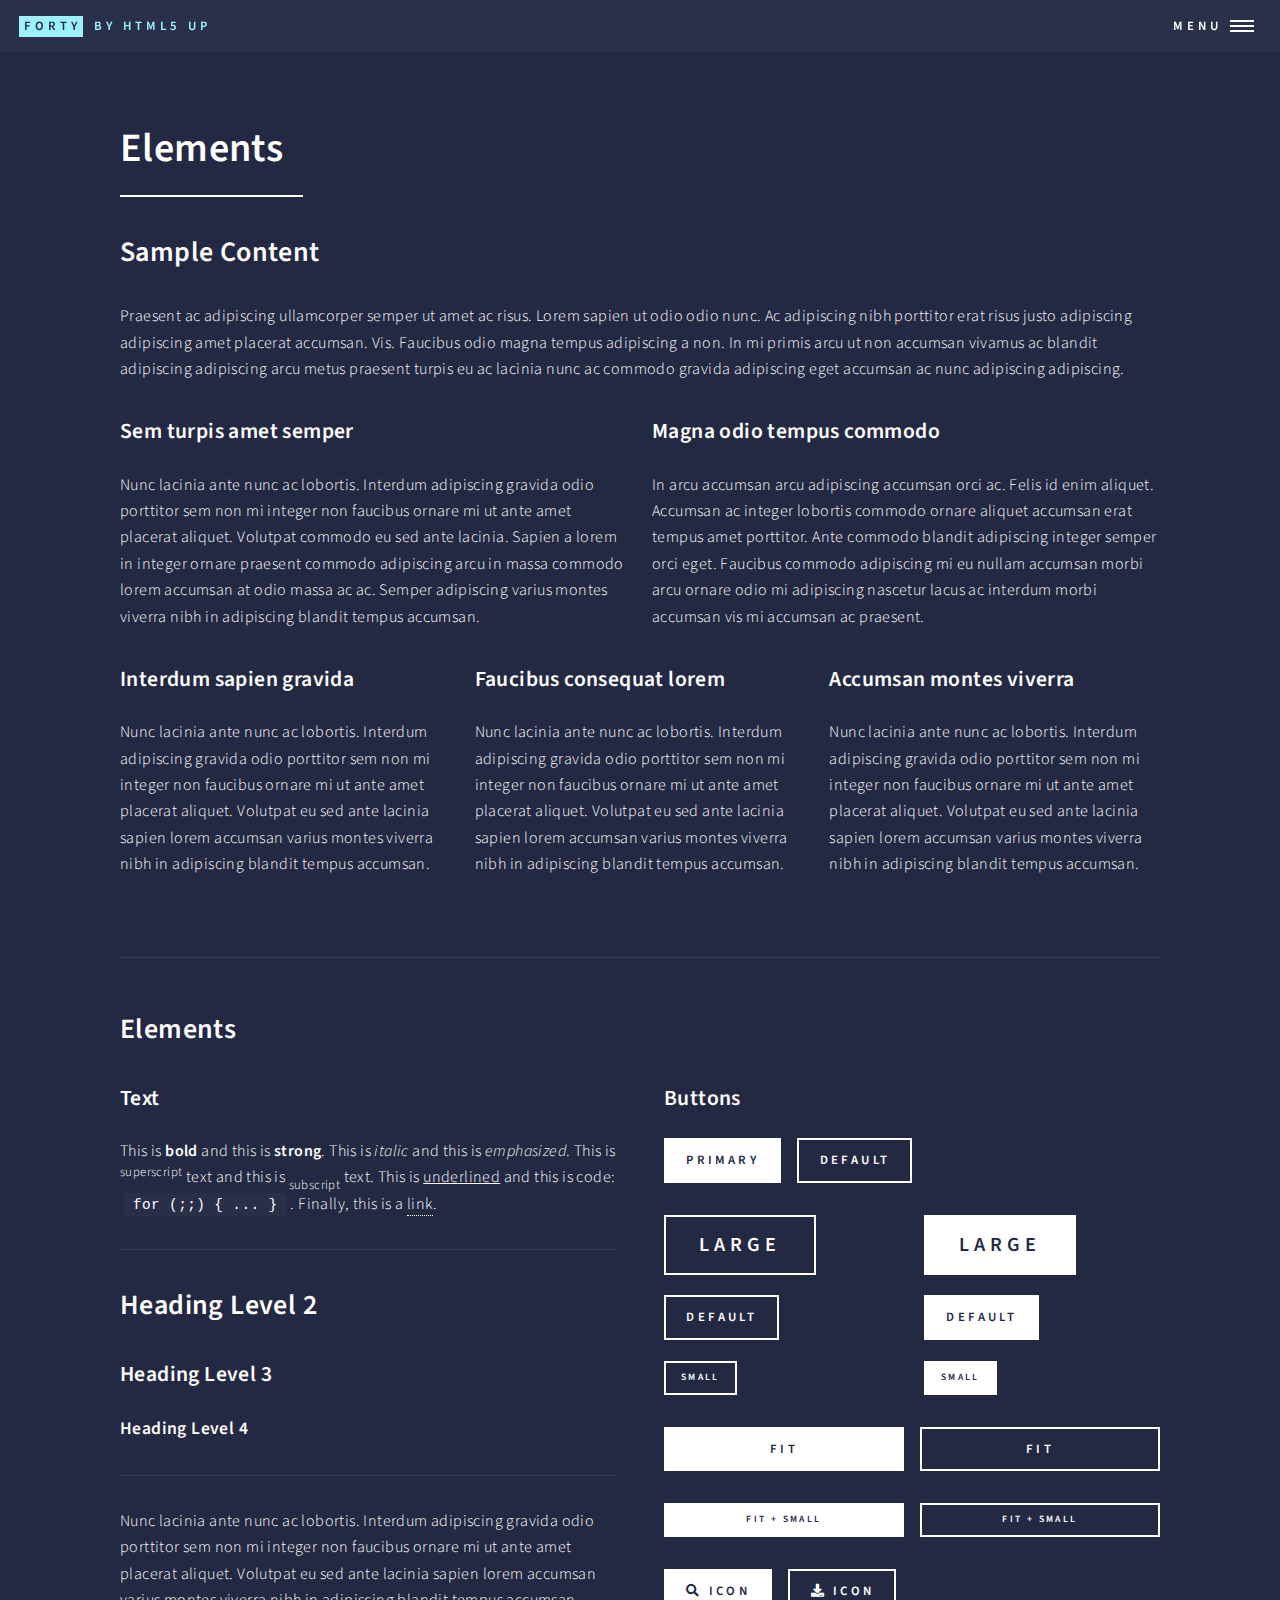
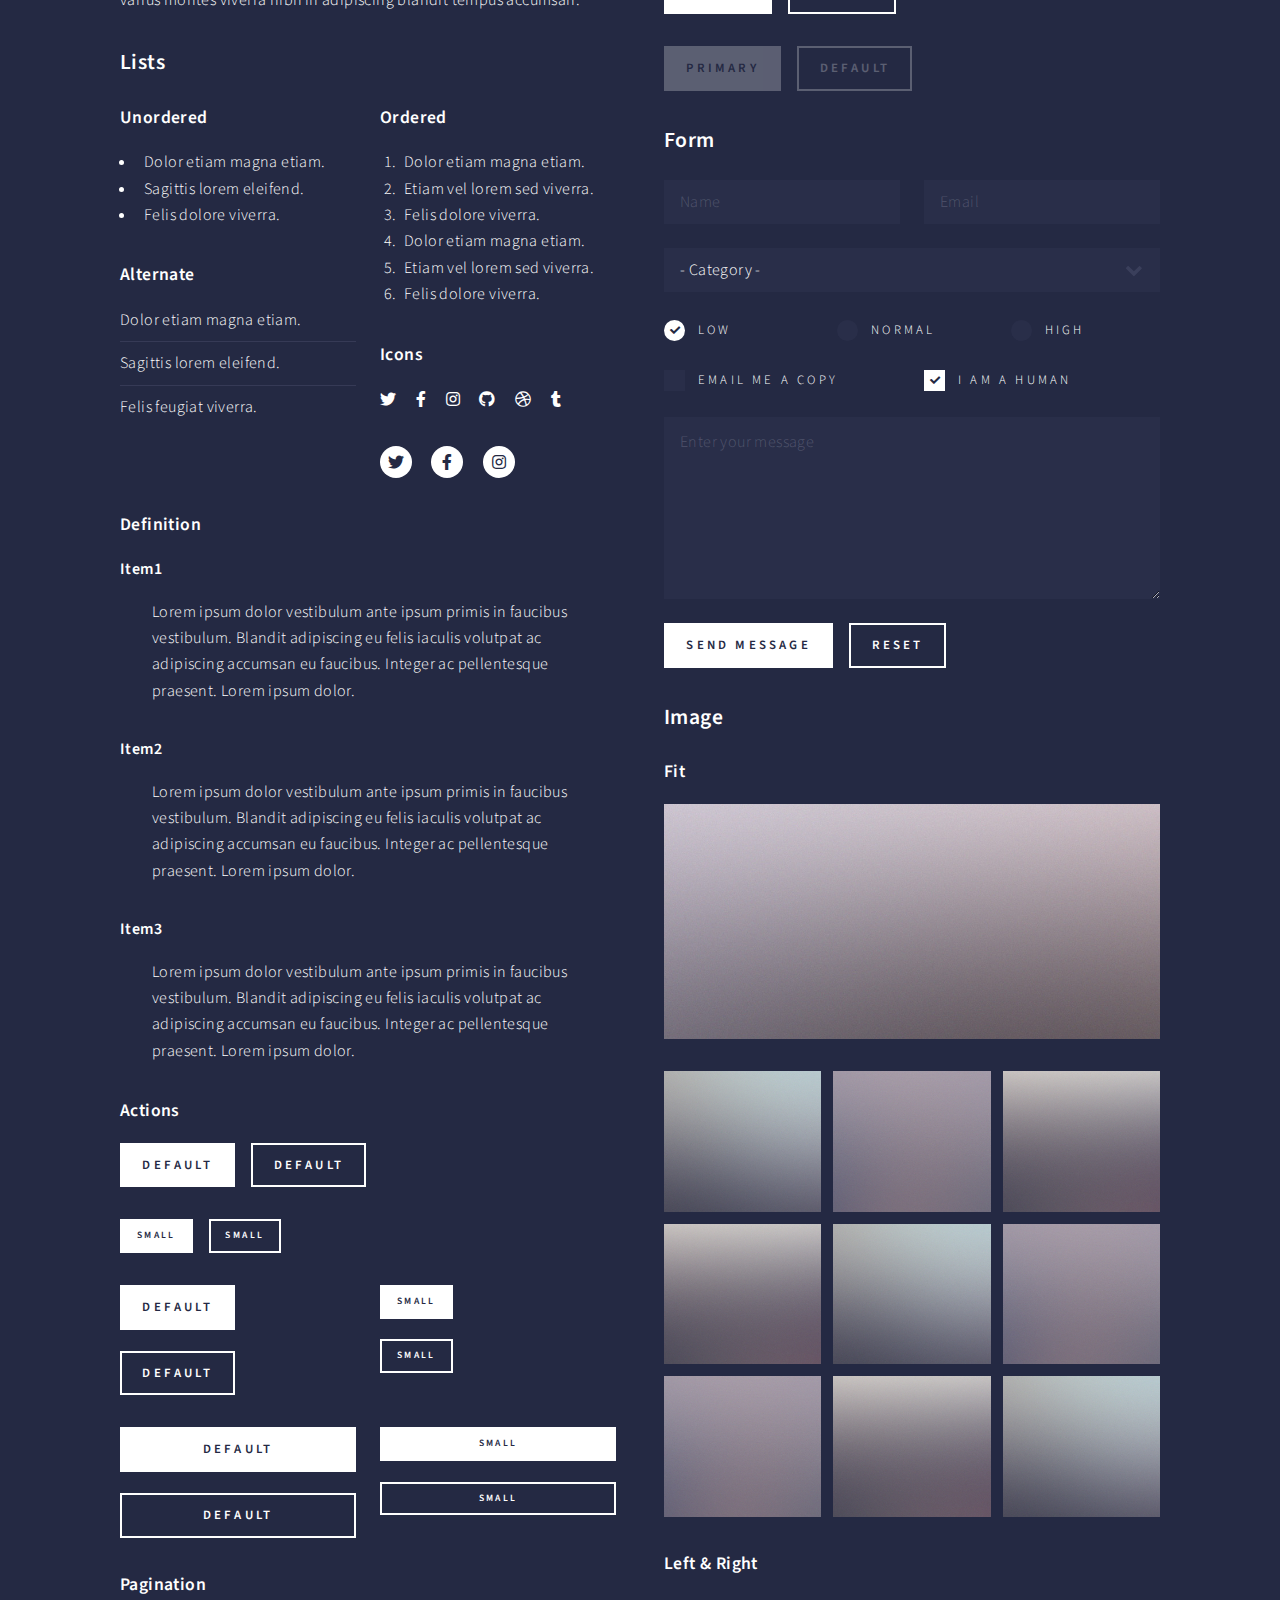
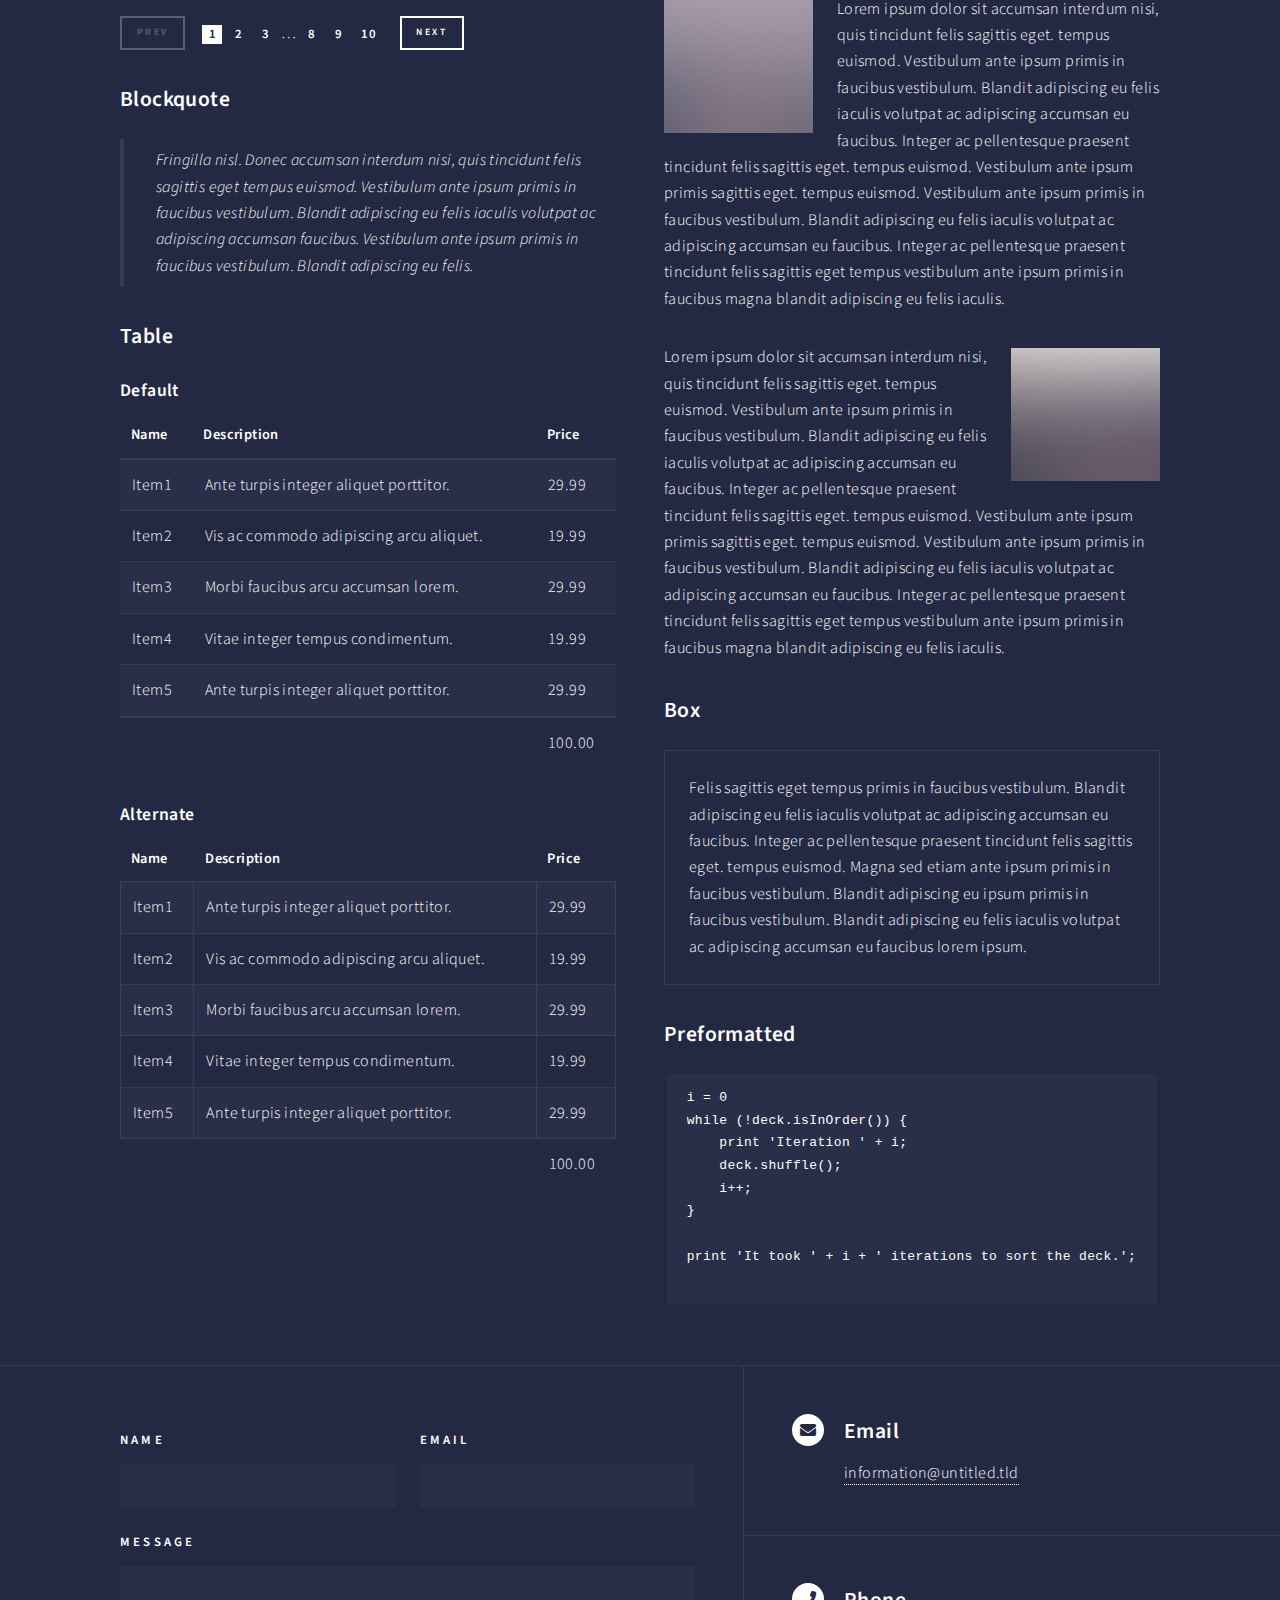
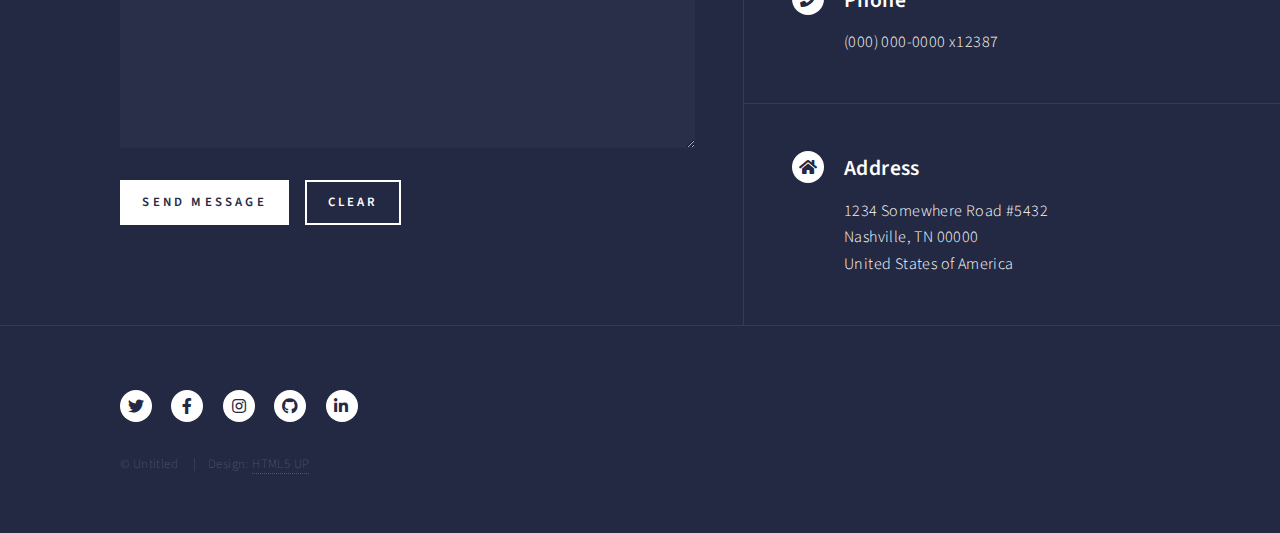
==== elements.html @ a240c1f4 "commit" ====
<!DOCTYPE HTML>
<!--
	Forty by HTML5 UP
	html5up.net | @ajlkn
	Free for personal and commercial use under the CCA 3.0 license (html5up.net/license)
-->
<html>

<head>
    <title>Elements - Forty by HTML5 UP</title>
    <meta charset="utf-8" />
    <meta name="viewport" content="width=device-width, initial-scale=1, user-scalable=no" />
    <link rel="stylesheet" href="assets/css/main.css" />
    <noscript>
        <link rel="stylesheet" href="assets/css/noscript.css" />
    </noscript>
</head>

<body class="is-preload">

    <!-- Wrapper -->
    <div id="wrapper">

        <!-- Header -->
        <header id="header">
            <a href="index.html" class="logo"><strong>Forty</strong> <span>by HTML5 UP</span></a>
            <nav>
                <a href="#menu">Menu</a>
            </nav>
        </header>

        <!-- Menu -->
        <nav id="menu">
            <ul class="links">
                <li><a href="index.html">Home</a></li>
                <li><a href="landing.html">Landing</a></li>
                <li><a href="generic.html">Generic</a></li>
                <li><a href="elements.html">Elements</a></li>
            </ul>
            <ul class="actions stacked">
                <li><a href="#" class="button primary fit">Get Started</a></li>
                <li><a href="#" class="button fit">Log In</a></li>
            </ul>
        </nav>

        <!-- Main -->
        <div id="main" class="alt">

            <!-- One -->
            <section id="one">
                <div class="inner">
                    <header class="major">
                        <h1>Elements</h1>
                    </header>

                    <!-- Content -->
                    <h2 id="content">Sample Content</h2>
                    <p>Praesent ac adipiscing ullamcorper semper ut amet ac risus. Lorem sapien ut odio odio nunc. Ac
                        adipiscing nibh porttitor erat risus justo adipiscing adipiscing amet placerat accumsan. Vis.
                        Faucibus odio magna tempus adipiscing a non. In mi primis arcu ut non accumsan vivamus ac
                        blandit adipiscing adipiscing arcu metus praesent turpis eu ac lacinia nunc ac commodo gravida
                        adipiscing eget accumsan ac nunc adipiscing adipiscing.</p>
                    <div class="row">
                        <div class="col-6 col-12-small">
                            <h3>Sem turpis amet semper</h3>
                            <p>Nunc lacinia ante nunc ac lobortis. Interdum adipiscing gravida odio porttitor sem non mi
                                integer non faucibus ornare mi ut ante amet placerat aliquet. Volutpat commodo eu sed
                                ante lacinia. Sapien a lorem in integer ornare praesent commodo adipiscing arcu in massa
                                commodo lorem accumsan at odio massa ac ac. Semper adipiscing varius montes viverra nibh
                                in adipiscing blandit tempus accumsan.</p>
                        </div>
                        <div class="col-6 col-12-small">
                            <h3>Magna odio tempus commodo</h3>
                            <p>In arcu accumsan arcu adipiscing accumsan orci ac. Felis id enim aliquet. Accumsan ac
                                integer lobortis commodo ornare aliquet accumsan erat tempus amet porttitor. Ante
                                commodo blandit adipiscing integer semper orci eget. Faucibus commodo adipiscing mi eu
                                nullam accumsan morbi arcu ornare odio mi adipiscing nascetur lacus ac interdum morbi
                                accumsan vis mi accumsan ac praesent.</p>
                        </div>
                        <!-- Break -->
                        <div class="col-4 col-12-medium">
                            <h3>Interdum sapien gravida</h3>
                            <p>Nunc lacinia ante nunc ac lobortis. Interdum adipiscing gravida odio porttitor sem non mi
                                integer non faucibus ornare mi ut ante amet placerat aliquet. Volutpat eu sed ante
                                lacinia sapien lorem accumsan varius montes viverra nibh in adipiscing blandit tempus
                                accumsan.</p>
                        </div>
                        <div class="col-4 col-12-medium">
                            <h3>Faucibus consequat lorem</h3>
                            <p>Nunc lacinia ante nunc ac lobortis. Interdum adipiscing gravida odio porttitor sem non mi
                                integer non faucibus ornare mi ut ante amet placerat aliquet. Volutpat eu sed ante
                                lacinia sapien lorem accumsan varius montes viverra nibh in adipiscing blandit tempus
                                accumsan.</p>
                        </div>
                        <div class="col-4 col-12-medium">
                            <h3>Accumsan montes viverra</h3>
                            <p>Nunc lacinia ante nunc ac lobortis. Interdum adipiscing gravida odio porttitor sem non mi
                                integer non faucibus ornare mi ut ante amet placerat aliquet. Volutpat eu sed ante
                                lacinia sapien lorem accumsan varius montes viverra nibh in adipiscing blandit tempus
                                accumsan.</p>
                        </div>
                    </div>

                    <hr class="major" />

                    <!-- Elements -->
                    <h2 id="elements">Elements</h2>
                    <div class="row gtr-200">
                        <div class="col-6 col-12-medium">

                            <!-- Text stuff -->
                            <h3>Text</h3>
                            <p>This is <b>bold</b> and this is <strong>strong</strong>. This is <i>italic</i> and this
                                is <em>emphasized</em>.
                                This is <sup>superscript</sup> text and this is <sub>subscript</sub> text.
                                This is <u>underlined</u> and this is code: <code>for (;;) { ... }</code>.
                                Finally, this is a <a href="#">link</a>.</p>
                            <hr />
                            <h2>Heading Level 2</h2>
                            <h3>Heading Level 3</h3>
                            <h4>Heading Level 4</h4>
                            <hr />
                            <p>Nunc lacinia ante nunc ac lobortis. Interdum adipiscing gravida odio porttitor sem non mi
                                integer non faucibus ornare mi ut ante amet placerat aliquet. Volutpat eu sed ante
                                lacinia sapien lorem accumsan varius montes viverra nibh in adipiscing blandit tempus
                                accumsan.</p>

                            <!-- Lists -->
                            <h3>Lists</h3>
                            <div class="row">
                                <div class="col-6 col-12-small">

                                    <h4>Unordered</h4>
                                    <ul>
                                        <li>Dolor etiam magna etiam.</li>
                                        <li>Sagittis lorem eleifend.</li>
                                        <li>Felis dolore viverra.</li>
                                    </ul>

                                    <h4>Alternate</h4>
                                    <ul class="alt">
                                        <li>Dolor etiam magna etiam.</li>
                                        <li>Sagittis lorem eleifend.</li>
                                        <li>Felis feugiat viverra.</li>
                                    </ul>

                                </div>
                                <div class="col-6 col-12-small">

                                    <h4>Ordered</h4>
                                    <ol>
                                        <li>Dolor etiam magna etiam.</li>
                                        <li>Etiam vel lorem sed viverra.</li>
                                        <li>Felis dolore viverra.</li>
                                        <li>Dolor etiam magna etiam.</li>
                                        <li>Etiam vel lorem sed viverra.</li>
                                        <li>Felis dolore viverra.</li>
                                    </ol>

                                    <h4>Icons</h4>
                                    <ul class="icons">
                                        <li><a href="#" class="icon brands fa-twitter"><span
                                                    class="label">Twitter</span></a></li>
                                        <li><a href="#" class="icon brands fa-facebook-f"><span
                                                    class="label">Facebook</span></a></li>
                                        <li><a href="#" class="icon brands fa-instagram"><span
                                                    class="label">Instagram</span></a></li>
                                        <li><a href="#" class="icon brands fa-github"><span
                                                    class="label">Github</span></a></li>
                                        <li><a href="#" class="icon brands fa-dribbble"><span
                                                    class="label">Dribbble</span></a></li>
                                        <li><a href="#" class="icon brands fa-tumblr"><span
                                                    class="label">Tumblr</span></a></li>
                                    </ul>
                                    <ul class="icons">
                                        <li><a href="#" class="icon brands alt fa-twitter"><span
                                                    class="label">Twitter</span></a></li>
                                        <li><a href="#" class="icon brands alt fa-facebook-f"><span
                                                    class="label">Facebook</span></a></li>
                                        <li><a href="#" class="icon brands alt fa-instagram"><span
                                                    class="label">Instagram</span></a></li>
                                    </ul>

                                </div>
                            </div>
                            <h4>Definition</h4>
                            <dl>
                                <dt>Item1</dt>
                                <dd>
                                    <p>Lorem ipsum dolor vestibulum ante ipsum primis in faucibus vestibulum. Blandit
                                        adipiscing eu felis iaculis volutpat ac adipiscing accumsan eu faucibus. Integer
                                        ac pellentesque praesent. Lorem ipsum dolor.</p>
                                </dd>
                                <dt>Item2</dt>
                                <dd>
                                    <p>Lorem ipsum dolor vestibulum ante ipsum primis in faucibus vestibulum. Blandit
                                        adipiscing eu felis iaculis volutpat ac adipiscing accumsan eu faucibus. Integer
                                        ac pellentesque praesent. Lorem ipsum dolor.</p>
                                </dd>
                                <dt>Item3</dt>
                                <dd>
                                    <p>Lorem ipsum dolor vestibulum ante ipsum primis in faucibus vestibulum. Blandit
                                        adipiscing eu felis iaculis volutpat ac adipiscing accumsan eu faucibus. Integer
                                        ac pellentesque praesent. Lorem ipsum dolor.</p>
                                </dd>
                            </dl>

                            <h4>Actions</h4>
                            <ul class="actions">
                                <li><a href="#" class="button primary">Default</a></li>
                                <li><a href="#" class="button">Default</a></li>
                            </ul>
                            <ul class="actions small">
                                <li><a href="#" class="button primary small">Small</a></li>
                                <li><a href="#" class="button small">Small</a></li>
                            </ul>
                            <div class="row">
                                <div class="col-6 col-12-small">
                                    <ul class="actions stacked">
                                        <li><a href="#" class="button primary">Default</a></li>
                                        <li><a href="#" class="button">Default</a></li>
                                    </ul>
                                </div>
                                <div class="col-6 col-12-small">
                                    <ul class="actions stacked">
                                        <li><a href="#" class="button primary small">Small</a></li>
                                        <li><a href="#" class="button small">Small</a></li>
                                    </ul>
                                </div>
                                <div class="col-6 col-12-small">
                                    <ul class="actions stacked">
                                        <li><a href="#" class="button primary fit">Default</a></li>
                                        <li><a href="#" class="button fit">Default</a></li>
                                    </ul>
                                </div>
                                <div class="col-6 col-12-small">
                                    <ul class="actions stacked">
                                        <li><a href="#" class="button primary small fit">Small</a></li>
                                        <li><a href="#" class="button small fit">Small</a></li>
                                    </ul>
                                </div>
                            </div>

                            <h4>Pagination</h4>
                            <ul class="pagination">
                                <li><span class="button small disabled">Prev</span></li>
                                <li><a href="#" class="page active">1</a></li>
                                <li><a href="#" class="page">2</a></li>
                                <li><a href="#" class="page">3</a></li>
                                <li><span>&hellip;</span></li>
                                <li><a href="#" class="page">8</a></li>
                                <li><a href="#" class="page">9</a></li>
                                <li><a href="#" class="page">10</a></li>
                                <li><a href="#" class="button small">Next</a></li>
                            </ul>

                            <!-- Blockquote -->
                            <h3>Blockquote</h3>
                            <blockquote>Fringilla nisl. Donec accumsan interdum nisi, quis tincidunt felis sagittis eget
                                tempus euismod. Vestibulum ante ipsum primis in faucibus vestibulum. Blandit adipiscing
                                eu felis iaculis volutpat ac adipiscing accumsan faucibus. Vestibulum ante ipsum primis
                                in faucibus vestibulum. Blandit adipiscing eu felis.</blockquote>

                            <!-- Table -->
                            <h3>Table</h3>

                            <h4>Default</h4>
                            <div class="table-wrapper">
                                <table>
                                    <thead>
                                        <tr>
                                            <th>Name</th>
                                            <th>Description</th>
                                            <th>Price</th>
                                        </tr>
                                    </thead>
                                    <tbody>
                                        <tr>
                                            <td>Item1</td>
                                            <td>Ante turpis integer aliquet porttitor.</td>
                                            <td>29.99</td>
                                        </tr>
                                        <tr>
                                            <td>Item2</td>
                                            <td>Vis ac commodo adipiscing arcu aliquet.</td>
                                            <td>19.99</td>
                                        </tr>
                                        <tr>
                                            <td>Item3</td>
                                            <td> Morbi faucibus arcu accumsan lorem.</td>
                                            <td>29.99</td>
                                        </tr>
                                        <tr>
                                            <td>Item4</td>
                                            <td>Vitae integer tempus condimentum.</td>
                                            <td>19.99</td>
                                        </tr>
                                        <tr>
                                            <td>Item5</td>
                                            <td>Ante turpis integer aliquet porttitor.</td>
                                            <td>29.99</td>
                                        </tr>
                                    </tbody>
                                    <tfoot>
                                        <tr>
                                            <td colspan="2"></td>
                                            <td>100.00</td>
                                        </tr>
                                    </tfoot>
                                </table>
                            </div>

                            <h4>Alternate</h4>
                            <div class="table-wrapper">
                                <table class="alt">
                                    <thead>
                                        <tr>
                                            <th>Name</th>
                                            <th>Description</th>
                                            <th>Price</th>
                                        </tr>
                                    </thead>
                                    <tbody>
                                        <tr>
                                            <td>Item1</td>
                                            <td>Ante turpis integer aliquet porttitor.</td>
                                            <td>29.99</td>
                                        </tr>
                                        <tr>
                                            <td>Item2</td>
                                            <td>Vis ac commodo adipiscing arcu aliquet.</td>
                                            <td>19.99</td>
                                        </tr>
                                        <tr>
                                            <td>Item3</td>
                                            <td> Morbi faucibus arcu accumsan lorem.</td>
                                            <td>29.99</td>
                                        </tr>
                                        <tr>
                                            <td>Item4</td>
                                            <td>Vitae integer tempus condimentum.</td>
                                            <td>19.99</td>
                                        </tr>
                                        <tr>
                                            <td>Item5</td>
                                            <td>Ante turpis integer aliquet porttitor.</td>
                                            <td>29.99</td>
                                        </tr>
                                    </tbody>
                                    <tfoot>
                                        <tr>
                                            <td colspan="2"></td>
                                            <td>100.00</td>
                                        </tr>
                                    </tfoot>
                                </table>
                            </div>

                        </div>
                        <div class="col-6 col-12-medium">

                            <!-- Buttons -->
                            <h3>Buttons</h3>
                            <ul class="actions">
                                <li><a href="#" class="button primary">Primary</a></li>
                                <li><a href="#" class="button">Default</a></li>
                            </ul>
                            <div class="row">
                                <div class="col-6 col-12-xsmall">
                                    <ul class="actions stacked">
                                        <li><a href="#" class="button large">Large</a></li>
                                        <li><a href="#" class="button">Default</a></li>
                                        <li><a href="#" class="button small">Small</a></li>
                                    </ul>
                                </div>
                                <div class="col-6 col-12-xsmall">
                                    <ul class="actions stacked">
                                        <li><a href="#" class="button primary large">Large</a></li>
                                        <li><a href="#" class="button primary">Default</a></li>
                                        <li><a href="#" class="button primary small">Small</a></li>
                                    </ul>
                                </div>
                            </div>
                            <ul class="actions fit">
                                <li><a href="#" class="button primary fit">Fit</a></li>
                                <li><a href="#" class="button fit">Fit</a></li>
                            </ul>
                            <ul class="actions fit small">
                                <li><a href="#" class="button primary fit small">Fit + Small</a></li>
                                <li><a href="#" class="button fit small">Fit + Small</a></li>
                            </ul>
                            <ul class="actions">
                                <li><a href="#" class="button primary icon solid fa-search">Icon</a></li>
                                <li><a href="#" class="button icon solid fa-download">Icon</a></li>
                            </ul>
                            <ul class="actions">
                                <li><span class="button primary disabled">Primary</span></li>
                                <li><span class="button disabled">Default</span></li>
                            </ul>

                            <!-- Form -->
                            <h3>Form</h3>

                            <form method="post" action="#">
                                <div class="row gtr-uniform">
                                    <div class="col-6 col-12-xsmall">
                                        <input type="text" name="demo-name" id="demo-name" value=""
                                            placeholder="Name" />
                                    </div>
                                    <div class="col-6 col-12-xsmall">
                                        <input type="email" name="demo-email" id="demo-email" value=""
                                            placeholder="Email" />
                                    </div>
                                    <!-- Break -->
                                    <div class="col-12">
                                        <select name="demo-category" id="demo-category">
                                            <option value="">- Category -</option>
                                            <option value="1">Manufacturing</option>
                                            <option value="1">Shipping</option>
                                            <option value="1">Administration</option>
                                            <option value="1">Human Resources</option>
                                        </select>
                                    </div>
                                    <!-- Break -->
                                    <div class="col-4 col-12-small">
                                        <input type="radio" id="demo-priority-low" name="demo-priority" checked>
                                        <label for="demo-priority-low">Low</label>
                                    </div>
                                    <div class="col-4 col-12-small">
                                        <input type="radio" id="demo-priority-normal" name="demo-priority">
                                        <label for="demo-priority-normal">Normal</label>
                                    </div>
                                    <div class="col-4 col-12-small">
                                        <input type="radio" id="demo-priority-high" name="demo-priority">
                                        <label for="demo-priority-high">High</label>
                                    </div>
                                    <!-- Break -->
                                    <div class="col-6 col-12-small">
                                        <input type="checkbox" id="demo-copy" name="demo-copy">
                                        <label for="demo-copy">Email me a copy</label>
                                    </div>
                                    <div class="col-6 col-12-small">
                                        <input type="checkbox" id="demo-human" name="demo-human" checked>
                                        <label for="demo-human">I am a human</label>
                                    </div>
                                    <!-- Break -->
                                    <div class="col-12">
                                        <textarea name="demo-message" id="demo-message" placeholder="Enter your message"
                                            rows="6"></textarea>
                                    </div>
                                    <!-- Break -->
                                    <div class="col-12">
                                        <ul class="actions">
                                            <li><input type="submit" value="Send Message" class="primary" /></li>
                                            <li><input type="reset" value="Reset" /></li>
                                        </ul>
                                    </div>
                                </div>
                            </form>

                            <!-- Image -->
                            <h3>Image</h3>

                            <h4>Fit</h4>
                            <span class="image fit"><img src="images/pic03.jpg" alt="" /></span>
                            <div class="box alt">
                                <div class="row gtr-50 gtr-uniform">
                                    <div class="col-4"><span class="image fit"><img src="images/pic08.jpg"
                                                alt="" /></span></div>
                                    <div class="col-4"><span class="image fit"><img src="images/pic09.jpg"
                                                alt="" /></span></div>
                                    <div class="col-4"><span class="image fit"><img src="images/pic10.jpg"
                                                alt="" /></span></div>
                                    <!-- Break -->
                                    <div class="col-4"><span class="image fit"><img src="images/pic10.jpg"
                                                alt="" /></span></div>
                                    <div class="col-4"><span class="image fit"><img src="images/pic08.jpg"
                                                alt="" /></span></div>
                                    <div class="col-4"><span class="image fit"><img src="images/pic09.jpg"
                                                alt="" /></span></div>
                                    <!-- Break -->
                                    <div class="col-4"><span class="image fit"><img src="images/pic09.jpg"
                                                alt="" /></span></div>
                                    <div class="col-4"><span class="image fit"><img src="images/pic10.jpg"
                                                alt="" /></span></div>
                                    <div class="col-4"><span class="image fit"><img src="images/pic08.jpg"
                                                alt="" /></span></div>
                                </div>
                            </div>

                            <h4>Left &amp; Right</h4>
                            <p><span class="image left"><img src="images/pic09.jpg" alt="" /></span>Lorem ipsum dolor
                                sit accumsan interdum nisi, quis tincidunt felis sagittis eget. tempus euismod.
                                Vestibulum ante ipsum primis in faucibus vestibulum. Blandit adipiscing eu felis iaculis
                                volutpat ac adipiscing accumsan eu faucibus. Integer ac pellentesque praesent tincidunt
                                felis sagittis eget. tempus euismod. Vestibulum ante ipsum primis sagittis eget. tempus
                                euismod. Vestibulum ante ipsum primis in faucibus vestibulum. Blandit adipiscing eu
                                felis iaculis volutpat ac adipiscing accumsan eu faucibus. Integer ac pellentesque
                                praesent tincidunt felis sagittis eget tempus vestibulum ante ipsum primis in faucibus
                                magna blandit adipiscing eu felis iaculis.</p>
                            <p><span class="image right"><img src="images/pic10.jpg" alt="" /></span>Lorem ipsum dolor
                                sit accumsan interdum nisi, quis tincidunt felis sagittis eget. tempus euismod.
                                Vestibulum ante ipsum primis in faucibus vestibulum. Blandit adipiscing eu felis iaculis
                                volutpat ac adipiscing accumsan eu faucibus. Integer ac pellentesque praesent tincidunt
                                felis sagittis eget. tempus euismod. Vestibulum ante ipsum primis sagittis eget. tempus
                                euismod. Vestibulum ante ipsum primis in faucibus vestibulum. Blandit adipiscing eu
                                felis iaculis volutpat ac adipiscing accumsan eu faucibus. Integer ac pellentesque
                                praesent tincidunt felis sagittis eget tempus vestibulum ante ipsum primis in faucibus
                                magna blandit adipiscing eu felis iaculis.</p>

                            <!-- Box -->
                            <h3>Box</h3>
                            <div class="box">
                                <p>Felis sagittis eget tempus primis in faucibus vestibulum. Blandit adipiscing eu felis
                                    iaculis volutpat ac adipiscing accumsan eu faucibus. Integer ac pellentesque
                                    praesent tincidunt felis sagittis eget. tempus euismod. Magna sed etiam ante ipsum
                                    primis in faucibus vestibulum. Blandit adipiscing eu ipsum primis in faucibus
                                    vestibulum. Blandit adipiscing eu felis iaculis volutpat ac adipiscing accumsan eu
                                    faucibus lorem ipsum.</p>
                            </div>

                            <!-- Preformatted Code -->
                            <h3>Preformatted</h3>
                            <pre><code>i = 0
while (!deck.isInOrder()) {
    print 'Iteration ' + i;
    deck.shuffle();
    i++;
}

print 'It took ' + i + ' iterations to sort the deck.';
                            </code></pre>

                        </div>
                    </div>

                </div>
            </section>

        </div>

        <!-- Contact -->
        <section id="contact">
            <div class="inner">
                <section>
                    <form method="post" action="#">
                        <div class="fields">
                            <div class="field half">
                                <label for="name">Name</label>
                                <input type="text" name="name" id="name" />
                            </div>
                            <div class="field half">
                                <label for="email">Email</label>
                                <input type="text" name="email" id="email" />
                            </div>
                            <div class="field">
                                <label for="message">Message</label>
                                <textarea name="message" id="message" rows="6"></textarea>
                            </div>
                        </div>
                        <ul class="actions">
                            <li><input type="submit" value="Send Message" class="primary" /></li>
                            <li><input type="reset" value="Clear" /></li>
                        </ul>
                    </form>
                </section>
                <section class="split">
                    <section>
                        <div class="contact-method">
                            <span class="icon solid alt fa-envelope"></span>
                            <h3>Email</h3>
                            <a href="#">information@untitled.tld</a>
                        </div>
                    </section>
                    <section>
                        <div class="contact-method">
                            <span class="icon solid alt fa-phone"></span>
                            <h3>Phone</h3>
                            <span>(000) 000-0000 x12387</span>
                        </div>
                    </section>
                    <section>
                        <div class="contact-method">
                            <span class="icon solid alt fa-home"></span>
                            <h3>Address</h3>
                            <span>1234 Somewhere Road #5432<br />
                                Nashville, TN 00000<br />
                                United States of America</span>
                        </div>
                    </section>
                </section>
            </div>
        </section>

        <!-- Footer -->
        <footer id="footer">
            <div class="inner">
                <ul class="icons">
                    <li><a href="#" class="icon brands alt fa-twitter"><span class="label">Twitter</span></a></li>
                    <li><a href="#" class="icon brands alt fa-facebook-f"><span class="label">Facebook</span></a></li>
                    <li><a href="#" class="icon brands alt fa-instagram"><span class="label">Instagram</span></a></li>
                    <li><a href="#" class="icon brands alt fa-github"><span class="label">GitHub</span></a></li>
                    <li><a href="#" class="icon brands alt fa-linkedin-in"><span class="label">LinkedIn</span></a></li>
                </ul>
                <ul class="copyright">
                    <li>&copy; Untitled</li>
                    <li>Design: <a href="https://html5up.net">HTML5 UP</a></li>
                </ul>
            </div>
        </footer>

    </div>

    <!-- Scripts -->
    <script src="assets/js/jquery.min.js"></script>
    <script src="assets/js/jquery.scrolly.min.js"></script>
    <script src="assets/js/jquery.scrollex.min.js"></script>
    <script src="assets/js/browser.min.js"></script>
    <script src="assets/js/breakpoints.min.js"></script>
    <script src="assets/js/util.js"></script>
    <script src="assets/js/main.js"></script>

</body>

</html>
---- assets/css/main.css ----
@import url(fontawesome-all.min.css);
@import url("https://fonts.googleapis.com/css?family=Source+Sans+Pro:300,300italic,600,600italic");

/*
	Forty by HTML5 UP
	html5up.net | @ajlkn
	Free for personal and commercial use under the CCA 3.0 license (html5up.net/license)
*/

html, body, div, span, applet, object,
iframe, h1, h2, h3, h4, h5, h6, p, blockquote,
pre, a, abbr, acronym, address, big, cite,
code, del, dfn, em, img, ins, kbd, q, s, samp,
small, strike, strong, sub, sup, tt, var, b,
u, i, center, dl, dt, dd, ol, ul, li, fieldset,
form, label, legend, table, caption, tbody,
tfoot, thead, tr, th, td, article, aside,
canvas, details, embed, figure, figcaption,
footer, header, hgroup, menu, nav, output, ruby,
section, summary, time, mark, audio, video {
	margin: 0;
	padding: 0;
	border: 0;
	font-size: 100%;
	font: inherit;
	vertical-align: baseline;}

article, aside, details, figcaption, figure,
footer, header, hgroup, menu, nav, section {
	display: block;}

body {
	line-height: 1;
}

ol, ul {
	list-style: none;
}

blockquote, q {
	quotes: none;
}

	blockquote:before, blockquote:after, q:before, q:after {
		content: '';
		content: none;
	}

table {
	border-collapse: collapse;
	border-spacing: 0;
}

body {
	-webkit-text-size-adjust: none;
}

mark {
	background-color: transparent;
	color: inherit;
}

input::-moz-focus-inner {
	border: 0;
	padding: 0;
}

input, select, textarea {
	-moz-appearance: none;
	-webkit-appearance: none;
	-ms-appearance: none;
	appearance: none;
}

/* Basic */

	@-ms-viewport {
		width: device-width;
	}

	body {
		-ms-overflow-style: scrollbar;
	}

	@media screen and (max-width: 480px) {

		html, body {
			min-width: 320px;
		}

	}

	html {
		box-sizing: border-box;
	}

	*, *:before, *:after {
		box-sizing: inherit;
	}

	body {
		background: #242943;
	}

		body.is-preload *, body.is-preload *:before, body.is-preload *:after {
			-moz-animation: none !important;
			-webkit-animation: none !important;
			-ms-animation: none !important;
			animation: none !important;
			-moz-transition: none !important;
			-webkit-transition: none !important;
			-ms-transition: none !important;
			transition: none !important;
		}

/* Type */

	body, input, select, textarea {
		color: #ffffff;
		font-family: "Source Sans Pro", Helvetica, sans-serif;
		font-size: 17pt;
		font-weight: 300;
		letter-spacing: 0.025em;
		line-height: 1.65;
	}

		@media screen and (max-width: 1680px) {

			body, input, select, textarea {
				font-size: 14pt;
			}

		}

		@media screen and (max-width: 1280px) {

			body, input, select, textarea {
				font-size: 12pt;
			}

		}

		@media screen and (max-width: 360px) {

			body, input, select, textarea {
				font-size: 11pt;
			}

		}

	a {
		-moz-transition: color 0.2s ease-in-out, border-bottom-color 0.2s ease-in-out;
		-webkit-transition: color 0.2s ease-in-out, border-bottom-color 0.2s ease-in-out;
		-ms-transition: color 0.2s ease-in-out, border-bottom-color 0.2s ease-in-out;
		transition: color 0.2s ease-in-out, border-bottom-color 0.2s ease-in-out;
		border-bottom: dotted 1px;
		color: inherit;
		text-decoration: none;
	}

		a:hover {
			border-bottom-color: transparent;
			color: #9bf1ff !important;
		}

		a:active {
			color: #53e3fb !important;
		}

	strong, b {
		color: #ffffff;
		font-weight: 600;
	}

	em, i {
		font-style: italic;
	}

	p {
		margin: 0 0 2em 0;
	}

	h1, h2, h3, h4, h5, h6 {
		color: #ffffff;
		font-weight: 600;
		line-height: 1.65;
		margin: 0 0 1em 0;
	}

		h1 a, h2 a, h3 a, h4 a, h5 a, h6 a {
			color: inherit;
			border-bottom: 0;
		}

	h1 {
		font-size: 2.5em;
	}

	h2 {
		font-size: 1.75em;
	}

	h3 {
		font-size: 1.35em;
	}

	h4 {
		font-size: 1.1em;
	}

	h5 {
		font-size: 0.9em;
	}

	h6 {
		font-size: 0.7em;
	}

	@media screen and (max-width: 736px) {

		h1 {
			font-size: 2em;
		}

		h2 {
			font-size: 1.5em;
		}

		h3 {
			font-size: 1.25em;
		}

	}

	sub {
		font-size: 0.8em;
		position: relative;
		top: 0.5em;
	}

	sup {
		font-size: 0.8em;
		position: relative;
		top: -0.5em;
	}

	blockquote {
		border-left: solid 4px rgba(212, 212, 255, 0.1);
		font-style: italic;
		margin: 0 0 2em 0;
		padding: 0.5em 0 0.5em 2em;
	}

	code {
		background: rgba(212, 212, 255, 0.035);
		font-family: "Courier New", monospace;
		font-size: 0.9em;
		margin: 0 0.25em;
		padding: 0.25em 0.65em;
	}

	pre {
		-webkit-overflow-scrolling: touch;
		font-family: "Courier New", monospace;
		font-size: 0.9em;
		margin: 0 0 2em 0;
	}

		pre code {
			display: block;
			line-height: 1.75;
			padding: 1em 1.5em;
			overflow-x: auto;
		}

	hr {
		border: 0;
		border-bottom: solid 1px rgba(212, 212, 255, 0.1);
		margin: 2em 0;
	}

		hr.major {
			margin: 3em 0;
		}

	.align-left {
		text-align: left;
	}

	.align-center {
		text-align: center;
	}

	.align-right {
		text-align: right;
	}

/* Row */

	.row {
		display: flex;
		flex-wrap: wrap;
		box-sizing: border-box;
		align-items: stretch;
	}

		.row > * {
			box-sizing: border-box;
		}

		.row.gtr-uniform > * > :last-child {
			margin-bottom: 0;
		}

		.row.aln-left {
			justify-content: flex-start;
		}

		.row.aln-center {
			justify-content: center;
		}

		.row.aln-right {
			justify-content: flex-end;
		}

		.row.aln-top {
			align-items: flex-start;
		}

		.row.aln-middle {
			align-items: center;
		}

		.row.aln-bottom {
			align-items: flex-end;
		}

		.row > .imp {
			order: -1;
		}

		.row > .col-1 {
			width: 8.33333%;
		}

		.row > .off-1 {
			margin-left: 8.33333%;
		}

		.row > .col-2 {
			width: 16.66667%;
		}

		.row > .off-2 {
			margin-left: 16.66667%;
		}

		.row > .col-3 {
			width: 25%;
		}

		.row > .off-3 {
			margin-left: 25%;
		}

		.row > .col-4 {
			width: 33.33333%;
		}

		.row > .off-4 {
			margin-left: 33.33333%;
		}

		.row > .col-5 {
			width: 41.66667%;
		}

		.row > .off-5 {
			margin-left: 41.66667%;
		}

		.row > .col-6 {
			width: 50%;
		}

		.row > .off-6 {
			margin-left: 50%;
		}

		.row > .col-7 {
			width: 58.33333%;
		}

		.row > .off-7 {
			margin-left: 58.33333%;
		}

		.row > .col-8 {
			width: 66.66667%;
		}

		.row > .off-8 {
			margin-left: 66.66667%;
		}

		.row > .col-9 {
			width: 75%;
		}

		.row > .off-9 {
			margin-left: 75%;
		}

		.row > .col-10 {
			width: 83.33333%;
		}

		.row > .off-10 {
			margin-left: 83.33333%;
		}

		.row > .col-11 {
			width: 91.66667%;
		}

		.row > .off-11 {
			margin-left: 91.66667%;
		}

		.row > .col-12 {
			width: 100%;
		}

		.row > .off-12 {
			margin-left: 100%;
		}

		.row.gtr-0 {
			margin-top: 0;
			margin-left: 0em;
		}

			.row.gtr-0 > * {
				padding: 0 0 0 0em;
			}

			.row.gtr-0.gtr-uniform {
				margin-top: 0em;
			}

				.row.gtr-0.gtr-uniform > * {
					padding-top: 0em;
				}

		.row.gtr-25 {
			margin-top: 0;
			margin-left: -0.5em;
		}

			.row.gtr-25 > * {
				padding: 0 0 0 0.5em;
			}

			.row.gtr-25.gtr-uniform {
				margin-top: -0.5em;
			}

				.row.gtr-25.gtr-uniform > * {
					padding-top: 0.5em;
				}

		.row.gtr-50 {
			margin-top: 0;
			margin-left: -1em;
		}

			.row.gtr-50 > * {
				padding: 0 0 0 1em;
			}

			.row.gtr-50.gtr-uniform {
				margin-top: -1em;
			}

				.row.gtr-50.gtr-uniform > * {
					padding-top: 1em;
				}

		.row {
			margin-top: 0;
			margin-left: -2em;
		}

			.row > * {
				padding: 0 0 0 2em;
			}

			.row.gtr-uniform {
				margin-top: -2em;
			}

				.row.gtr-uniform > * {
					padding-top: 2em;
				}

		.row.gtr-150 {
			margin-top: 0;
			margin-left: -3em;
		}

			.row.gtr-150 > * {
				padding: 0 0 0 3em;
			}

			.row.gtr-150.gtr-uniform {
				margin-top: -3em;
			}

				.row.gtr-150.gtr-uniform > * {
					padding-top: 3em;
				}

		.row.gtr-200 {
			margin-top: 0;
			margin-left: -4em;
		}

			.row.gtr-200 > * {
				padding: 0 0 0 4em;
			}

			.row.gtr-200.gtr-uniform {
				margin-top: -4em;
			}

				.row.gtr-200.gtr-uniform > * {
					padding-top: 4em;
				}

		@media screen and (max-width: 1680px) {

			.row {
				display: flex;
				flex-wrap: wrap;
				box-sizing: border-box;
				align-items: stretch;
			}

				.row > * {
					box-sizing: border-box;
				}

				.row.gtr-uniform > * > :last-child {
					margin-bottom: 0;
				}

				.row.aln-left {
					justify-content: flex-start;
				}

				.row.aln-center {
					justify-content: center;
				}

				.row.aln-right {
					justify-content: flex-end;
				}

				.row.aln-top {
					align-items: flex-start;
				}

				.row.aln-middle {
					align-items: center;
				}

				.row.aln-bottom {
					align-items: flex-end;
				}

				.row > .imp-xlarge {
					order: -1;
				}

				.row > .col-1-xlarge {
					width: 8.33333%;
				}

				.row > .off-1-xlarge {
					margin-left: 8.33333%;
				}

				.row > .col-2-xlarge {
					width: 16.66667%;
				}

				.row > .off-2-xlarge {
					margin-left: 16.66667%;
				}

				.row > .col-3-xlarge {
					width: 25%;
				}

				.row > .off-3-xlarge {
					margin-left: 25%;
				}

				.row > .col-4-xlarge {
					width: 33.33333%;
				}

				.row > .off-4-xlarge {
					margin-left: 33.33333%;
				}

				.row > .col-5-xlarge {
					width: 41.66667%;
				}

				.row > .off-5-xlarge {
					margin-left: 41.66667%;
				}

				.row > .col-6-xlarge {
					width: 50%;
				}

				.row > .off-6-xlarge {
					margin-left: 50%;
				}

				.row > .col-7-xlarge {
					width: 58.33333%;
				}

				.row > .off-7-xlarge {
					margin-left: 58.33333%;
				}

				.row > .col-8-xlarge {
					width: 66.66667%;
				}

				.row > .off-8-xlarge {
					margin-left: 66.66667%;
				}

				.row > .col-9-xlarge {
					width: 75%;
				}

				.row > .off-9-xlarge {
					margin-left: 75%;
				}

				.row > .col-10-xlarge {
					width: 83.33333%;
				}

				.row > .off-10-xlarge {
					margin-left: 83.33333%;
				}

				.row > .col-11-xlarge {
					width: 91.66667%;
				}

				.row > .off-11-xlarge {
					margin-left: 91.66667%;
				}

				.row > .col-12-xlarge {
					width: 100%;
				}

				.row > .off-12-xlarge {
					margin-left: 100%;
				}

				.row.gtr-0 {
					margin-top: 0;
					margin-left: 0em;
				}

					.row.gtr-0 > * {
						padding: 0 0 0 0em;
					}

					.row.gtr-0.gtr-uniform {
						margin-top: 0em;
					}

						.row.gtr-0.gtr-uniform > * {
							padding-top: 0em;
						}

				.row.gtr-25 {
					margin-top: 0;
					margin-left: -0.5em;
				}

					.row.gtr-25 > * {
						padding: 0 0 0 0.5em;
					}

					.row.gtr-25.gtr-uniform {
						margin-top: -0.5em;
					}

						.row.gtr-25.gtr-uniform > * {
							padding-top: 0.5em;
						}

				.row.gtr-50 {
					margin-top: 0;
					margin-left: -1em;
				}

					.row.gtr-50 > * {
						padding: 0 0 0 1em;
					}

					.row.gtr-50.gtr-uniform {
						margin-top: -1em;
					}

						.row.gtr-50.gtr-uniform > * {
							padding-top: 1em;
						}

				.row {
					margin-top: 0;
					margin-left: -2em;
				}

					.row > * {
						padding: 0 0 0 2em;
					}

					.row.gtr-uniform {
						margin-top: -2em;
					}

						.row.gtr-uniform > * {
							padding-top: 2em;
						}

				.row.gtr-150 {
					margin-top: 0;
					margin-left: -3em;
				}

					.row.gtr-150 > * {
						padding: 0 0 0 3em;
					}

					.row.gtr-150.gtr-uniform {
						margin-top: -3em;
					}

						.row.gtr-150.gtr-uniform > * {
							padding-top: 3em;
						}

				.row.gtr-200 {
					margin-top: 0;
					margin-left: -4em;
				}

					.row.gtr-200 > * {
						padding: 0 0 0 4em;
					}

					.row.gtr-200.gtr-uniform {
						margin-top: -4em;
					}

						.row.gtr-200.gtr-uniform > * {
							padding-top: 4em;
						}

		}

		@media screen and (max-width: 1280px) {

			.row {
				display: flex;
				flex-wrap: wrap;
				box-sizing: border-box;
				align-items: stretch;
			}

				.row > * {
					box-sizing: border-box;
				}

				.row.gtr-uniform > * > :last-child {
					margin-bottom: 0;
				}

				.row.aln-left {
					justify-content: flex-start;
				}

				.row.aln-center {
					justify-content: center;
				}

				.row.aln-right {
					justify-content: flex-end;
				}

				.row.aln-top {
					align-items: flex-start;
				}

				.row.aln-middle {
					align-items: center;
				}

				.row.aln-bottom {
					align-items: flex-end;
				}

				.row > .imp-large {
					order: -1;
				}

				.row > .col-1-large {
					width: 8.33333%;
				}

				.row > .off-1-large {
					margin-left: 8.33333%;
				}

				.row > .col-2-large {
					width: 16.66667%;
				}

				.row > .off-2-large {
					margin-left: 16.66667%;
				}

				.row > .col-3-large {
					width: 25%;
				}

				.row > .off-3-large {
					margin-left: 25%;
				}

				.row > .col-4-large {
					width: 33.33333%;
				}

				.row > .off-4-large {
					margin-left: 33.33333%;
				}

				.row > .col-5-large {
					width: 41.66667%;
				}

				.row > .off-5-large {
					margin-left: 41.66667%;
				}

				.row > .col-6-large {
					width: 50%;
				}

				.row > .off-6-large {
					margin-left: 50%;
				}

				.row > .col-7-large {
					width: 58.33333%;
				}

				.row > .off-7-large {
					margin-left: 58.33333%;
				}

				.row > .col-8-large {
					width: 66.66667%;
				}

				.row > .off-8-large {
					margin-left: 66.66667%;
				}

				.row > .col-9-large {
					width: 75%;
				}

				.row > .off-9-large {
					margin-left: 75%;
				}

				.row > .col-10-large {
					width: 83.33333%;
				}

				.row > .off-10-large {
					margin-left: 83.33333%;
				}

				.row > .col-11-large {
					width: 91.66667%;
				}

				.row > .off-11-large {
					margin-left: 91.66667%;
				}

				.row > .col-12-large {
					width: 100%;
				}

				.row > .off-12-large {
					margin-left: 100%;
				}

				.row.gtr-0 {
					margin-top: 0;
					margin-left: 0em;
				}

					.row.gtr-0 > * {
						padding: 0 0 0 0em;
					}

					.row.gtr-0.gtr-uniform {
						margin-top: 0em;
					}

						.row.gtr-0.gtr-uniform > * {
							padding-top: 0em;
						}

				.row.gtr-25 {
					margin-top: 0;
					margin-left: -0.375em;
				}

					.row.gtr-25 > * {
						padding: 0 0 0 0.375em;
					}

					.row.gtr-25.gtr-uniform {
						margin-top: -0.375em;
					}

						.row.gtr-25.gtr-uniform > * {
							padding-top: 0.375em;
						}

				.row.gtr-50 {
					margin-top: 0;
					margin-left: -0.75em;
				}

					.row.gtr-50 > * {
						padding: 0 0 0 0.75em;
					}

					.row.gtr-50.gtr-uniform {
						margin-top: -0.75em;
					}

						.row.gtr-50.gtr-uniform > * {
							padding-top: 0.75em;
						}

				.row {
					margin-top: 0;
					margin-left: -1.5em;
				}

					.row > * {
						padding: 0 0 0 1.5em;
					}

					.row.gtr-uniform {
						margin-top: -1.5em;
					}

						.row.gtr-uniform > * {
							padding-top: 1.5em;
						}

				.row.gtr-150 {
					margin-top: 0;
					margin-left: -2.25em;
				}

					.row.gtr-150 > * {
						padding: 0 0 0 2.25em;
					}

					.row.gtr-150.gtr-uniform {
						margin-top: -2.25em;
					}

						.row.gtr-150.gtr-uniform > * {
							padding-top: 2.25em;
						}

				.row.gtr-200 {
					margin-top: 0;
					margin-left: -3em;
				}

					.row.gtr-200 > * {
						padding: 0 0 0 3em;
					}

					.row.gtr-200.gtr-uniform {
						margin-top: -3em;
					}

						.row.gtr-200.gtr-uniform > * {
							padding-top: 3em;
						}

		}

		@media screen and (max-width: 980px) {

			.row {
				display: flex;
				flex-wrap: wrap;
				box-sizing: border-box;
				align-items: stretch;
			}

				.row > * {
					box-sizing: border-box;
				}

				.row.gtr-uniform > * > :last-child {
					margin-bottom: 0;
				}

				.row.aln-left {
					justify-content: flex-start;
				}

				.row.aln-center {
					justify-content: center;
				}

				.row.aln-right {
					justify-content: flex-end;
				}

				.row.aln-top {
					align-items: flex-start;
				}

				.row.aln-middle {
					align-items: center;
				}

				.row.aln-bottom {
					align-items: flex-end;
				}

				.row > .imp-medium {
					order: -1;
				}

				.row > .col-1-medium {
					width: 8.33333%;
				}

				.row > .off-1-medium {
					margin-left: 8.33333%;
				}

				.row > .col-2-medium {
					width: 16.66667%;
				}

				.row > .off-2-medium {
					margin-left: 16.66667%;
				}

				.row > .col-3-medium {
					width: 25%;
				}

				.row > .off-3-medium {
					margin-left: 25%;
				}

				.row > .col-4-medium {
					width: 33.33333%;
				}

				.row > .off-4-medium {
					margin-left: 33.33333%;
				}

				.row > .col-5-medium {
					width: 41.66667%;
				}

				.row > .off-5-medium {
					margin-left: 41.66667%;
				}

				.row > .col-6-medium {
					width: 50%;
				}

				.row > .off-6-medium {
					margin-left: 50%;
				}

				.row > .col-7-medium {
					width: 58.33333%;
				}

				.row > .off-7-medium {
					margin-left: 58.33333%;
				}

				.row > .col-8-medium {
					width: 66.66667%;
				}

				.row > .off-8-medium {
					margin-left: 66.66667%;
				}

				.row > .col-9-medium {
					width: 75%;
				}

				.row > .off-9-medium {
					margin-left: 75%;
				}

				.row > .col-10-medium {
					width: 83.33333%;
				}

				.row > .off-10-medium {
					margin-left: 83.33333%;
				}

				.row > .col-11-medium {
					width: 91.66667%;
				}

				.row > .off-11-medium {
					margin-left: 91.66667%;
				}

				.row > .col-12-medium {
					width: 100%;
				}

				.row > .off-12-medium {
					margin-left: 100%;
				}

				.row.gtr-0 {
					margin-top: 0;
					margin-left: 0em;
				}

					.row.gtr-0 > * {
						padding: 0 0 0 0em;
					}

					.row.gtr-0.gtr-uniform {
						margin-top: 0em;
					}

						.row.gtr-0.gtr-uniform > * {
							padding-top: 0em;
						}

				.row.gtr-25 {
					margin-top: 0;
					margin-left: -0.375em;
				}

					.row.gtr-25 > * {
						padding: 0 0 0 0.375em;
					}

					.row.gtr-25.gtr-uniform {
						margin-top: -0.375em;
					}

						.row.gtr-25.gtr-uniform > * {
							padding-top: 0.375em;
						}

				.row.gtr-50 {
					margin-top: 0;
					margin-left: -0.75em;
				}

					.row.gtr-50 > * {
						padding: 0 0 0 0.75em;
					}

					.row.gtr-50.gtr-uniform {
						margin-top: -0.75em;
					}

						.row.gtr-50.gtr-uniform > * {
							padding-top: 0.75em;
						}

				.row {
					margin-top: 0;
					margin-left: -1.5em;
				}

					.row > * {
						padding: 0 0 0 1.5em;
					}

					.row.gtr-uniform {
						margin-top: -1.5em;
					}

						.row.gtr-uniform > * {
							padding-top: 1.5em;
						}

				.row.gtr-150 {
					margin-top: 0;
					margin-left: -2.25em;
				}

					.row.gtr-150 > * {
						padding: 0 0 0 2.25em;
					}

					.row.gtr-150.gtr-uniform {
						margin-top: -2.25em;
					}

						.row.gtr-150.gtr-uniform > * {
							padding-top: 2.25em;
						}

				.row.gtr-200 {
					margin-top: 0;
					margin-left: -3em;
				}

					.row.gtr-200 > * {
						padding: 0 0 0 3em;
					}

					.row.gtr-200.gtr-uniform {
						margin-top: -3em;
					}

						.row.gtr-200.gtr-uniform > * {
							padding-top: 3em;
						}

		}

		@media screen and (max-width: 736px) {

			.row {
				display: flex;
				flex-wrap: wrap;
				box-sizing: border-box;
				align-items: stretch;
			}

				.row > * {
					box-sizing: border-box;
				}

				.row.gtr-uniform > * > :last-child {
					margin-bottom: 0;
				}

				.row.aln-left {
					justify-content: flex-start;
				}

				.row.aln-center {
					justify-content: center;
				}

				.row.aln-right {
					justify-content: flex-end;
				}

				.row.aln-top {
					align-items: flex-start;
				}

				.row.aln-middle {
					align-items: center;
				}

				.row.aln-bottom {
					align-items: flex-end;
				}

				.row > .imp-small {
					order: -1;
				}

				.row > .col-1-small {
					width: 8.33333%;
				}

				.row > .off-1-small {
					margin-left: 8.33333%;
				}

				.row > .col-2-small {
					width: 16.66667%;
				}

				.row > .off-2-small {
					margin-left: 16.66667%;
				}

				.row > .col-3-small {
					width: 25%;
				}

				.row > .off-3-small {
					margin-left: 25%;
				}

				.row > .col-4-small {
					width: 33.33333%;
				}

				.row > .off-4-small {
					margin-left: 33.33333%;
				}

				.row > .col-5-small {
					width: 41.66667%;
				}

				.row > .off-5-small {
					margin-left: 41.66667%;
				}

				.row > .col-6-small {
					width: 50%;
				}

				.row > .off-6-small {
					margin-left: 50%;
				}

				.row > .col-7-small {
					width: 58.33333%;
				}

				.row > .off-7-small {
					margin-left: 58.33333%;
				}

				.row > .col-8-small {
					width: 66.66667%;
				}

				.row > .off-8-small {
					margin-left: 66.66667%;
				}

				.row > .col-9-small {
					width: 75%;
				}

				.row > .off-9-small {
					margin-left: 75%;
				}

				.row > .col-10-small {
					width: 83.33333%;
				}

				.row > .off-10-small {
					margin-left: 83.33333%;
				}

				.row > .col-11-small {
					width: 91.66667%;
				}

				.row > .off-11-small {
					margin-left: 91.66667%;
				}

				.row > .col-12-small {
					width: 100%;
				}

				.row > .off-12-small {
					margin-left: 100%;
				}

				.row.gtr-0 {
					margin-top: 0;
					margin-left: 0em;
				}

					.row.gtr-0 > * {
						padding: 0 0 0 0em;
					}

					.row.gtr-0.gtr-uniform {
						margin-top: 0em;
					}

						.row.gtr-0.gtr-uniform > * {
							padding-top: 0em;
						}

				.row.gtr-25 {
					margin-top: 0;
					margin-left: -0.3125em;
				}

					.row.gtr-25 > * {
						padding: 0 0 0 0.3125em;
					}

					.row.gtr-25.gtr-uniform {
						margin-top: -0.3125em;
					}

						.row.gtr-25.gtr-uniform > * {
							padding-top: 0.3125em;
						}

				.row.gtr-50 {
					margin-top: 0;
					margin-left: -0.625em;
				}

					.row.gtr-50 > * {
						padding: 0 0 0 0.625em;
					}

					.row.gtr-50.gtr-uniform {
						margin-top: -0.625em;
					}

						.row.gtr-50.gtr-uniform > * {
							padding-top: 0.625em;
						}

				.row {
					margin-top: 0;
					margin-left: -1.25em;
				}

					.row > * {
						padding: 0 0 0 1.25em;
					}

					.row.gtr-uniform {
						margin-top: -1.25em;
					}

						.row.gtr-uniform > * {
							padding-top: 1.25em;
						}

				.row.gtr-150 {
					margin-top: 0;
					margin-left: -1.875em;
				}

					.row.gtr-150 > * {
						padding: 0 0 0 1.875em;
					}

					.row.gtr-150.gtr-uniform {
						margin-top: -1.875em;
					}

						.row.gtr-150.gtr-uniform > * {
							padding-top: 1.875em;
						}

				.row.gtr-200 {
					margin-top: 0;
					margin-left: -2.5em;
				}

					.row.gtr-200 > * {
						padding: 0 0 0 2.5em;
					}

					.row.gtr-200.gtr-uniform {
						margin-top: -2.5em;
					}

						.row.gtr-200.gtr-uniform > * {
							padding-top: 2.5em;
						}

		}

		@media screen and (max-width: 480px) {

			.row {
				display: flex;
				flex-wrap: wrap;
				box-sizing: border-box;
				align-items: stretch;
			}

				.row > * {
					box-sizing: border-box;
				}

				.row.gtr-uniform > * > :last-child {
					margin-bottom: 0;
				}

				.row.aln-left {
					justify-content: flex-start;
				}

				.row.aln-center {
					justify-content: center;
				}

				.row.aln-right {
					justify-content: flex-end;
				}

				.row.aln-top {
					align-items: flex-start;
				}

				.row.aln-middle {
					align-items: center;
				}

				.row.aln-bottom {
					align-items: flex-end;
				}

				.row > .imp-xsmall {
					order: -1;
				}

				.row > .col-1-xsmall {
					width: 8.33333%;
				}

				.row > .off-1-xsmall {
					margin-left: 8.33333%;
				}

				.row > .col-2-xsmall {
					width: 16.66667%;
				}

				.row > .off-2-xsmall {
					margin-left: 16.66667%;
				}

				.row > .col-3-xsmall {
					width: 25%;
				}

				.row > .off-3-xsmall {
					margin-left: 25%;
				}

				.row > .col-4-xsmall {
					width: 33.33333%;
				}

				.row > .off-4-xsmall {
					margin-left: 33.33333%;
				}

				.row > .col-5-xsmall {
					width: 41.66667%;
				}

				.row > .off-5-xsmall {
					margin-left: 41.66667%;
				}

				.row > .col-6-xsmall {
					width: 50%;
				}

				.row > .off-6-xsmall {
					margin-left: 50%;
				}

				.row > .col-7-xsmall {
					width: 58.33333%;
				}

				.row > .off-7-xsmall {
					margin-left: 58.33333%;
				}

				.row > .col-8-xsmall {
					width: 66.66667%;
				}

				.row > .off-8-xsmall {
					margin-left: 66.66667%;
				}

				.row > .col-9-xsmall {
					width: 75%;
				}

				.row > .off-9-xsmall {
					margin-left: 75%;
				}

				.row > .col-10-xsmall {
					width: 83.33333%;
				}

				.row > .off-10-xsmall {
					margin-left: 83.33333%;
				}

				.row > .col-11-xsmall {
					width: 91.66667%;
				}

				.row > .off-11-xsmall {
					margin-left: 91.66667%;
				}

				.row > .col-12-xsmall {
					width: 100%;
				}

				.row > .off-12-xsmall {
					margin-left: 100%;
				}

				.row.gtr-0 {
					margin-top: 0;
					margin-left: 0em;
				}

					.row.gtr-0 > * {
						padding: 0 0 0 0em;
					}

					.row.gtr-0.gtr-uniform {
						margin-top: 0em;
					}

						.row.gtr-0.gtr-uniform > * {
							padding-top: 0em;
						}

				.row.gtr-25 {
					margin-top: 0;
					margin-left: -0.3125em;
				}

					.row.gtr-25 > * {
						padding: 0 0 0 0.3125em;
					}

					.row.gtr-25.gtr-uniform {
						margin-top: -0.3125em;
					}

						.row.gtr-25.gtr-uniform > * {
							padding-top: 0.3125em;
						}

				.row.gtr-50 {
					margin-top: 0;
					margin-left: -0.625em;
				}

					.row.gtr-50 > * {
						padding: 0 0 0 0.625em;
					}

					.row.gtr-50.gtr-uniform {
						margin-top: -0.625em;
					}

						.row.gtr-50.gtr-uniform > * {
							padding-top: 0.625em;
						}

				.row {
					margin-top: 0;
					margin-left: -1.25em;
				}

					.row > * {
						padding: 0 0 0 1.25em;
					}

					.row.gtr-uniform {
						margin-top: -1.25em;
					}

						.row.gtr-uniform > * {
							padding-top: 1.25em;
						}

				.row.gtr-150 {
					margin-top: 0;
					margin-left: -1.875em;
				}

					.row.gtr-150 > * {
						padding: 0 0 0 1.875em;
					}

					.row.gtr-150.gtr-uniform {
						margin-top: -1.875em;
					}

						.row.gtr-150.gtr-uniform > * {
							padding-top: 1.875em;
						}

				.row.gtr-200 {
					margin-top: 0;
					margin-left: -2.5em;
				}

					.row.gtr-200 > * {
						padding: 0 0 0 2.5em;
					}

					.row.gtr-200.gtr-uniform {
						margin-top: -2.5em;
					}

						.row.gtr-200.gtr-uniform > * {
							padding-top: 2.5em;
						}

		}

/* Section/Article */

	section.special, article.special {
		text-align: center;
	}

	header.major {
		width: -moz-max-content;
		width: -webkit-max-content;
		width: -ms-max-content;
		width: max-content;
		margin-bottom: 2em;
	}

		header.major > :first-child {
			margin-bottom: 0;
			width: calc(100% + 0.5em);
		}

			header.major > :first-child:after {
				content: '';
				background-color: #ffffff;
				display: block;
				height: 2px;
				margin: 0.325em 0 0.5em 0;
				width: 100%;
			}

		header.major > p {
			font-size: 0.7em;
			font-weight: 600;
			letter-spacing: 0.25em;
			margin-bottom: 0;
			text-transform: uppercase;
		}

		body.is-ie header.major > :first-child:after {
			max-width: 9em;
		}

		body.is-ie header.major > h1:after {
			max-width: 100% !important;
		}

	@media screen and (max-width: 736px) {

		header.major > p br {
			display: none;
		}

	}

/* Form */

	form {
		margin: 0 0 2em 0;
	}

		form > :last-child {
			margin-bottom: 0;
		}

		form > .fields {
			display: -moz-flex;
			display: -webkit-flex;
			display: -ms-flex;
			display: flex;
			-moz-flex-wrap: wrap;
			-webkit-flex-wrap: wrap;
			-ms-flex-wrap: wrap;
			flex-wrap: wrap;
			width: calc(100% + 3em);
			margin: -1.5em 0 2em -1.5em;
		}

			form > .fields > .field {
				-moz-flex-grow: 0;
				-webkit-flex-grow: 0;
				-ms-flex-grow: 0;
				flex-grow: 0;
				-moz-flex-shrink: 0;
				-webkit-flex-shrink: 0;
				-ms-flex-shrink: 0;
				flex-shrink: 0;
				padding: 1.5em 0 0 1.5em;
				width: calc(100% - 1.5em);
			}

				form > .fields > .field.half {
					width: calc(50% - 0.75em);
				}

				form > .fields > .field.third {
					width: calc(100%/3 - 0.5em);
				}

				form > .fields > .field.quarter {
					width: calc(25% - 0.375em);
				}

		@media screen and (max-width: 480px) {

			form > .fields {
				width: calc(100% + 3em);
				margin: -1.5em 0 2em -1.5em;
			}

				form > .fields > .field {
					padding: 1.5em 0 0 1.5em;
					width: calc(100% - 1.5em);
				}

					form > .fields > .field.half {
						width: calc(100% - 1.5em);
					}

					form > .fields > .field.third {
						width: calc(100% - 1.5em);
					}

					form > .fields > .field.quarter {
						width: calc(100% - 1.5em);
					}

		}

	label {
		color: #ffffff;
		display: block;
		font-size: 0.8em;
		font-weight: 600;
		letter-spacing: 0.25em;
		margin: 0 0 1em 0;
		text-transform: uppercase;
	}

	input[type="text"],
	input[type="password"],
	input[type="email"],
	input[type="tel"],
	input[type="search"],
	input[type="url"],
	select,
	textarea {
		-moz-appearance: none;
		-webkit-appearance: none;
		-ms-appearance: none;
		appearance: none;
		background: rgba(212, 212, 255, 0.035);
		border: none;
		border-radius: 0;
		color: inherit;
		display: block;
		outline: 0;
		padding: 0 1em;
		text-decoration: none;
		width: 100%;
	}

		input[type="text"]:invalid,
		input[type="password"]:invalid,
		input[type="email"]:invalid,
		input[type="tel"]:invalid,
		input[type="search"]:invalid,
		input[type="url"]:invalid,
		select:invalid,
		textarea:invalid {
			box-shadow: none;
		}

		input[type="text"]:focus,
		input[type="password"]:focus,
		input[type="email"]:focus,
		input[type="tel"]:focus,
		input[type="search"]:focus,
		input[type="url"]:focus,
		select:focus,
		textarea:focus {
			border-color: #9bf1ff;
			box-shadow: 0 0 0 2px #9bf1ff;
		}

	select {
		background-image: url("data:image/svg+xml;charset=utf8,%3Csvg xmlns='http://www.w3.org/2000/svg' width='40' height='40' preserveAspectRatio='none' viewBox='0 0 40 40'%3E%3Cpath d='M9.4,12.3l10.4,10.4l10.4-10.4c0.2-0.2,0.5-0.4,0.9-0.4c0.3,0,0.6,0.1,0.9,0.4l3.3,3.3c0.2,0.2,0.4,0.5,0.4,0.9 c0,0.4-0.1,0.6-0.4,0.9L20.7,31.9c-0.2,0.2-0.5,0.4-0.9,0.4c-0.3,0-0.6-0.1-0.9-0.4L4.3,17.3c-0.2-0.2-0.4-0.5-0.4-0.9 c0-0.4,0.1-0.6,0.4-0.9l3.3-3.3c0.2-0.2,0.5-0.4,0.9-0.4S9.1,12.1,9.4,12.3z' fill='rgba(212, 212, 255, 0.1)' /%3E%3C/svg%3E");
		background-size: 1.25rem;
		background-repeat: no-repeat;
		background-position: calc(100% - 1rem) center;
		height: 2.75em;
		padding-right: 2.75em;
		text-overflow: ellipsis;
	}

		select option {
			color: #ffffff;
			background: #242943;
		}

		select:focus::-ms-value {
			background-color: transparent;
		}

		select::-ms-expand {
			display: none;
		}

	input[type="text"],
	input[type="password"],
	input[type="email"],
	input[type="tel"],
	input[type="search"],
	input[type="url"],
	select {
		height: 2.75em;
	}

	textarea {
		padding: 0.75em 1em;
	}

	input[type="checkbox"],
	input[type="radio"] {
		-moz-appearance: none;
		-webkit-appearance: none;
		-ms-appearance: none;
		appearance: none;
		display: block;
		float: left;
		margin-right: -2em;
		opacity: 0;
		width: 1em;
		z-index: -1;
	}

		input[type="checkbox"] + label,
		input[type="radio"] + label {
			text-decoration: none;
			color: #ffffff;
			cursor: pointer;
			display: inline-block;
			font-weight: 300;
			padding-left: 2.65em;
			padding-right: 0.75em;
			position: relative;
		}

			input[type="checkbox"] + label:before,
			input[type="radio"] + label:before {
				-moz-osx-font-smoothing: grayscale;
				-webkit-font-smoothing: antialiased;
				display: inline-block;
				font-style: normal;
				font-variant: normal;
				text-rendering: auto;
				line-height: 1;
				text-transform: none !important;
				font-family: 'Font Awesome 5 Free';
				font-weight: 900;
			}

			input[type="checkbox"] + label:before,
			input[type="radio"] + label:before {
				background: rgba(212, 212, 255, 0.035);
				content: '';
				display: inline-block;
				font-size: 0.8em;
				height: 2.0625em;
				left: 0;
				letter-spacing: 0;
				line-height: 2.0625em;
				position: absolute;
				text-align: center;
				top: 0;
				width: 2.0625em;
			}

		input[type="checkbox"]:checked + label:before,
		input[type="radio"]:checked + label:before {
			background: #ffffff;
			border-color: #9bf1ff;
			content: '\f00c';
			color: #242943;
		}

		input[type="checkbox"]:focus + label:before,
		input[type="radio"]:focus + label:before {
			box-shadow: 0 0 0 2px #9bf1ff;
		}

	input[type="radio"] + label:before {
		border-radius: 100%;
	}

	::-webkit-input-placeholder {
		color: rgba(244, 244, 255, 0.2) !important;
		opacity: 1.0;
	}

	:-moz-placeholder {
		color: rgba(244, 244, 255, 0.2) !important;
		opacity: 1.0;
	}

	::-moz-placeholder {
		color: rgba(244, 244, 255, 0.2) !important;
		opacity: 1.0;
	}

	:-ms-input-placeholder {
		color: rgba(244, 244, 255, 0.2) !important;
		opacity: 1.0;
	}

/* Box */

	.box {
		border: solid 1px rgba(212, 212, 255, 0.1);
		margin-bottom: 2em;
		padding: 1.5em;
	}

		.box > :last-child,
		.box > :last-child > :last-child,
		.box > :last-child > :last-child > :last-child {
			margin-bottom: 0;
		}

		.box.alt {
			border: 0;
			border-radius: 0;
			padding: 0;
		}

/* Icon */

	.icon {
		text-decoration: none;
		border-bottom: none;
		position: relative;
	}

		.icon:before {
			-moz-osx-font-smoothing: grayscale;
			-webkit-font-smoothing: antialiased;
			display: inline-block;
			font-style: normal;
			font-variant: normal;
			text-rendering: auto;
			line-height: 1;
			text-transform: none !important;
			font-family: 'Font Awesome 5 Free';
			font-weight: 400;
		}

		.icon > .label {
			display: none;
		}

		.icon:before {
			line-height: inherit;
		}

		.icon.solid:before {
			font-weight: 900;
		}

		.icon.brands:before {
			font-family: 'Font Awesome 5 Brands';
		}

		.icon.alt:before {
			background-color: #ffffff;
			border-radius: 100%;
			color: #242943;
			display: inline-block;
			height: 2em;
			line-height: 2em;
			text-align: center;
			width: 2em;
		}

	a.icon.alt:before {
		-moz-transition: background-color 0.2s ease-in-out;
		-webkit-transition: background-color 0.2s ease-in-out;
		-ms-transition: background-color 0.2s ease-in-out;
		transition: background-color 0.2s ease-in-out;
	}

	a.icon.alt:hover:before {
		background-color: #6fc3df;
	}

	a.icon.alt:active:before {
		background-color: #37a6cb;
	}

/* Image */

	.image {
		border: 0;
		display: inline-block;
		position: relative;
	}

		.image img {
			display: block;
		}

		.image.left, .image.right {
			max-width: 30%;
		}

			.image.left img, .image.right img {
				width: 100%;
			}

		.image.left {
			float: left;
			margin: 0 1.5em 1.25em 0;
			top: 0.25em;
		}

		.image.right {
			float: right;
			margin: 0 0 1.25em 1.5em;
			top: 0.25em;
		}

		.image.fit {
			display: block;
			margin: 0 0 2em 0;
			width: 100%;
		}

			.image.fit img {
				width: 100%;
			}

		.image.main {
			display: block;
			margin: 2.5em 0;
			width: 100%;
		}

			.image.main img {
				width: 100%;
			}

			@media screen and (max-width: 736px) {

				.image.main {
					margin: 1.5em 0;
				}

			}

/* List */

	ol {
		list-style: decimal;
		margin: 0 0 2em 0;
		padding-left: 1.25em;
	}

		ol li {
			padding-left: 0.25em;
		}

	ul {
		list-style: disc;
		margin: 0 0 2em 0;
		padding-left: 1em;
	}

		ul li {
			padding-left: 0.5em;
		}

		ul.alt {
			list-style: none;
			padding-left: 0;
		}

			ul.alt li {
				border-top: solid 1px rgba(212, 212, 255, 0.1);
				padding: 0.5em 0;
			}

				ul.alt li:first-child {
					border-top: 0;
					padding-top: 0;
				}

	dl {
		margin: 0 0 2em 0;
	}

		dl dt {
			display: block;
			font-weight: 600;
			margin: 0 0 1em 0;
		}

		dl dd {
			margin-left: 2em;
		}

/* Actions */

	ul.actions {
		display: -moz-flex;
		display: -webkit-flex;
		display: -ms-flex;
		display: flex;
		cursor: default;
		list-style: none;
		margin-left: -1em;
		padding-left: 0;
	}

		ul.actions li {
			padding: 0 0 0 1em;
			vertical-align: middle;
		}

		ul.actions.special {
			-moz-justify-content: center;
			-webkit-justify-content: center;
			-ms-justify-content: center;
			justify-content: center;
			width: 100%;
			margin-left: 0;
		}

			ul.actions.special li:first-child {
				padding-left: 0;
			}

		ul.actions.stacked {
			-moz-flex-direction: column;
			-webkit-flex-direction: column;
			-ms-flex-direction: column;
			flex-direction: column;
			margin-left: 0;
		}

			ul.actions.stacked li {
				padding: 1.3em 0 0 0;
			}

				ul.actions.stacked li:first-child {
					padding-top: 0;
				}

		ul.actions.fit {
			width: calc(100% + 1em);
		}

			ul.actions.fit li {
				-moz-flex-grow: 1;
				-webkit-flex-grow: 1;
				-ms-flex-grow: 1;
				flex-grow: 1;
				-moz-flex-shrink: 1;
				-webkit-flex-shrink: 1;
				-ms-flex-shrink: 1;
				flex-shrink: 1;
				width: 100%;
			}

				ul.actions.fit li > * {
					width: 100%;
				}

			ul.actions.fit.stacked {
				width: 100%;
			}

/* Icons */

	ul.icons {
		cursor: default;
		list-style: none;
		padding-left: 0;
	}

		ul.icons li {
			display: inline-block;
			padding: 0 1em 0 0;
		}

			ul.icons li:last-child {
				padding-right: 0;
			}

		@media screen and (max-width: 736px) {

			ul.icons li {
				padding: 0 0.75em 0 0;
			}

		}

/* Pagination */

	ul.pagination {
		cursor: default;
		list-style: none;
		padding-left: 0;
	}

		ul.pagination li {
			display: inline-block;
			padding-left: 0;
			vertical-align: middle;
		}

			ul.pagination li > .page {
				-moz-transition: background-color 0.2s ease-in-out, color 0.2s ease-in-out;
				-webkit-transition: background-color 0.2s ease-in-out, color 0.2s ease-in-out;
				-ms-transition: background-color 0.2s ease-in-out, color 0.2s ease-in-out;
				transition: background-color 0.2s ease-in-out, color 0.2s ease-in-out;
				border-bottom: 0;
				display: inline-block;
				font-size: 0.8em;
				font-weight: 600;
				height: 1.5em;
				line-height: 1.5em;
				margin: 0 0.125em;
				min-width: 1.5em;
				padding: 0 0.5em;
				text-align: center;
			}

				ul.pagination li > .page.active {
					background-color: #ffffff;
					color: #242943;
				}

					ul.pagination li > .page.active:hover {
						background-color: #9bf1ff;
						color: #242943 !important;
					}

					ul.pagination li > .page.active:active {
						background-color: #53e3fb;
					}

			ul.pagination li:first-child {
				padding-right: 0.75em;
			}

			ul.pagination li:last-child {
				padding-left: 0.75em;
			}

		@media screen and (max-width: 480px) {

			ul.pagination li:nth-child(n+2):nth-last-child(n+2) {
				display: none;
			}

			ul.pagination li:first-child {
				padding-right: 0;
			}

		}

/* Table */

	.table-wrapper {
		-webkit-overflow-scrolling: touch;
		overflow-x: auto;
	}

	table {
		margin: 0 0 2em 0;
		width: 100%;
	}

		table tbody tr {
			border: solid 1px rgba(212, 212, 255, 0.1);
			border-left: 0;
			border-right: 0;
		}

			table tbody tr:nth-child(2n + 1) {
				background-color: rgba(212, 212, 255, 0.035);
			}

		table td {
			padding: 0.75em 0.75em;
		}

		table th {
			color: #ffffff;
			font-size: 0.9em;
			font-weight: 600;
			padding: 0 0.75em 0.75em 0.75em;
			text-align: left;
		}

		table thead {
			border-bottom: solid 2px rgba(212, 212, 255, 0.1);
		}

		table tfoot {
			border-top: solid 2px rgba(212, 212, 255, 0.1);
		}

		table.alt {
			border-collapse: separate;
		}

			table.alt tbody tr td {
				border: solid 1px rgba(212, 212, 255, 0.1);
				border-left-width: 0;
				border-top-width: 0;
			}

				table.alt tbody tr td:first-child {
					border-left-width: 1px;
				}

			table.alt tbody tr:first-child td {
				border-top-width: 1px;
			}

			table.alt thead {
				border-bottom: 0;
			}

			table.alt tfoot {
				border-top: 0;
			}

/* Button */

	input[type="submit"],
	input[type="reset"],
	input[type="button"],
	button,
	.button {
		-moz-appearance: none;
		-webkit-appearance: none;
		-ms-appearance: none;
		appearance: none;
		-moz-transition: background-color 0.2s ease-in-out, box-shadow 0.2s ease-in-out, color 0.2s ease-in-out;
		-webkit-transition: background-color 0.2s ease-in-out, box-shadow 0.2s ease-in-out, color 0.2s ease-in-out;
		-ms-transition: background-color 0.2s ease-in-out, box-shadow 0.2s ease-in-out, color 0.2s ease-in-out;
		transition: background-color 0.2s ease-in-out, box-shadow 0.2s ease-in-out, color 0.2s ease-in-out;
		background-color: transparent;
		border: 0;
		border-radius: 0;
		box-shadow: inset 0 0 0 2px #ffffff;
		color: #ffffff;
		cursor: pointer;
		display: inline-block;
		font-size: 0.8em;
		font-weight: 600;
		height: 3.5em;
		letter-spacing: 0.25em;
		line-height: 3.5em;
		padding: 0 1.75em;
		text-align: center;
		text-decoration: none;
		text-transform: uppercase;
		white-space: nowrap;
	}

		input[type="submit"]:hover, input[type="submit"]:active,
		input[type="reset"]:hover,
		input[type="reset"]:active,
		input[type="button"]:hover,
		input[type="button"]:active,
		button:hover,
		button:active,
		.button:hover,
		.button:active {
			box-shadow: inset 0 0 0 2px #9bf1ff;
			color: #9bf1ff;
		}

		input[type="submit"]:active,
		input[type="reset"]:active,
		input[type="button"]:active,
		button:active,
		.button:active {
			background-color: rgba(155, 241, 255, 0.1);
			box-shadow: inset 0 0 0 2px #53e3fb;
			color: #53e3fb;
		}

		input[type="submit"].icon:before,
		input[type="reset"].icon:before,
		input[type="button"].icon:before,
		button.icon:before,
		.button.icon:before {
			margin-right: 0.5em;
		}

		input[type="submit"].fit,
		input[type="reset"].fit,
		input[type="button"].fit,
		button.fit,
		.button.fit {
			width: 100%;
		}

		input[type="submit"].small,
		input[type="reset"].small,
		input[type="button"].small,
		button.small,
		.button.small {
			font-size: 0.6em;
		}

		input[type="submit"].large,
		input[type="reset"].large,
		input[type="button"].large,
		button.large,
		.button.large {
			font-size: 1.25em;
			height: 3em;
			line-height: 3em;
		}

		input[type="submit"].next,
		input[type="reset"].next,
		input[type="button"].next,
		button.next,
		.button.next {
			padding-right: 4.5em;
			position: relative;
		}

			input[type="submit"].next:before, input[type="submit"].next:after,
			input[type="reset"].next:before,
			input[type="reset"].next:after,
			input[type="button"].next:before,
			input[type="button"].next:after,
			button.next:before,
			button.next:after,
			.button.next:before,
			.button.next:after {
				-moz-transition: opacity 0.2s ease-in-out;
				-webkit-transition: opacity 0.2s ease-in-out;
				-ms-transition: opacity 0.2s ease-in-out;
				transition: opacity 0.2s ease-in-out;
				background-position: center right;
				background-repeat: no-repeat;
				background-size: 36px 24px;
				content: '';
				display: block;
				height: 100%;
				position: absolute;
				right: 1.5em;
				top: 0;
				vertical-align: middle;
				width: 36px;
			}

			input[type="submit"].next:before,
			input[type="reset"].next:before,
			input[type="button"].next:before,
			button.next:before,
			.button.next:before {
				background-image: url("data:image/svg+xml;charset=utf8,%3Csvg xmlns='http://www.w3.org/2000/svg' xmlns:xlink='http://www.w3.org/1999/xlink' width='36px' height='24px' viewBox='0 0 36 24' zoomAndPan='disable'%3E%3Cstyle%3Eline %7B stroke: %23ffffff%3B stroke-width: 2px%3B %7D%3C/style%3E%3Cline x1='0' y1='12' x2='34' y2='12' /%3E%3Cline x1='25' y1='4' x2='34' y2='12.5' /%3E%3Cline x1='25' y1='20' x2='34' y2='11.5' /%3E%3C/svg%3E");
			}

			input[type="submit"].next:after,
			input[type="reset"].next:after,
			input[type="button"].next:after,
			button.next:after,
			.button.next:after {
				background-image: url("data:image/svg+xml;charset=utf8,%3Csvg xmlns='http://www.w3.org/2000/svg' xmlns:xlink='http://www.w3.org/1999/xlink' width='36px' height='24px' viewBox='0 0 36 24' zoomAndPan='disable'%3E%3Cstyle%3Eline %7B stroke: %239bf1ff%3B stroke-width: 2px%3B %7D%3C/style%3E%3Cline x1='0' y1='12' x2='34' y2='12' /%3E%3Cline x1='25' y1='4' x2='34' y2='12.5' /%3E%3Cline x1='25' y1='20' x2='34' y2='11.5' /%3E%3C/svg%3E");
				opacity: 0;
				z-index: 1;
			}

			input[type="submit"].next:hover:after, input[type="submit"].next:active:after,
			input[type="reset"].next:hover:after,
			input[type="reset"].next:active:after,
			input[type="button"].next:hover:after,
			input[type="button"].next:active:after,
			button.next:hover:after,
			button.next:active:after,
			.button.next:hover:after,
			.button.next:active:after {
				opacity: 1;
			}

			@media screen and (max-width: 1280px) {

				input[type="submit"].next,
				input[type="reset"].next,
				input[type="button"].next,
				button.next,
				.button.next {
					padding-right: 5em;
				}

			}

		input[type="submit"].primary,
		input[type="reset"].primary,
		input[type="button"].primary,
		button.primary,
		.button.primary {
			background-color: #ffffff;
			box-shadow: none;
			color: #242943;
		}

			input[type="submit"].primary:hover, input[type="submit"].primary:active,
			input[type="reset"].primary:hover,
			input[type="reset"].primary:active,
			input[type="button"].primary:hover,
			input[type="button"].primary:active,
			button.primary:hover,
			button.primary:active,
			.button.primary:hover,
			.button.primary:active {
				background-color: #9bf1ff;
				color: #242943 !important;
			}

			input[type="submit"].primary:active,
			input[type="reset"].primary:active,
			input[type="button"].primary:active,
			button.primary:active,
			.button.primary:active {
				background-color: #53e3fb;
			}

		input[type="submit"].disabled, input[type="submit"]:disabled,
		input[type="reset"].disabled,
		input[type="reset"]:disabled,
		input[type="button"].disabled,
		input[type="button"]:disabled,
		button.disabled,
		button:disabled,
		.button.disabled,
		.button:disabled {
			pointer-events: none;
			cursor: default;
			opacity: 0.25;
		}

/* Tiles */

	.tiles {
		display: -moz-flex;
		display: -webkit-flex;
		display: -ms-flex;
		display: flex;
		-moz-flex-wrap: wrap;
		-webkit-flex-wrap: wrap;
		-ms-flex-wrap: wrap;
		flex-wrap: wrap;
		border-top: 0 !important;
	}

		.tiles + * {
			border-top: 0 !important;
		}

		.tiles article {
			-moz-align-items: center;
			-webkit-align-items: center;
			-ms-align-items: center;
			align-items: center;
			display: -moz-flex;
			display: -webkit-flex;
			display: -ms-flex;
			display: flex;
			-moz-transition: -moz-transform 0.25s ease, opacity 0.25s ease, -moz-filter 1s ease, -webkit-filter 1s ease;
			-webkit-transition: -webkit-transform 0.25s ease, opacity 0.25s ease, -webkit-filter 1s ease, -webkit-filter 1s ease;
			-ms-transition: -ms-transform 0.25s ease, opacity 0.25s ease, -ms-filter 1s ease, -webkit-filter 1s ease;
			transition: transform 0.25s ease, opacity 0.25s ease, filter 1s ease, -webkit-filter 1s ease;
			padding: 4em 4em 2em 4em ;
			background-position: center;
			background-repeat: no-repeat;
			background-size: cover;
			cursor: default;
			height: 40vh;
			max-height: 40em;
			min-height: 23em;
			overflow: hidden;
			position: relative;
			width: 40%;
		}

			.tiles article .image {
				display: none;
			}

			.tiles article header {
				position: relative;
				z-index: 3;
			}

			.tiles article h3 {
				font-size: 1.75em;
			}

				.tiles article h3 a:hover {
					color: inherit !important;
				}

			.tiles article .link.primary {
				border: 0;
				height: 100%;
				left: 0;
				position: absolute;
				top: 0;
				width: 100%;
				z-index: 4;
			}

			.tiles article:before {
				-moz-transition: opacity 0.5s ease;
				-webkit-transition: opacity 0.5s ease;
				-ms-transition: opacity 0.5s ease;
				transition: opacity 0.5s ease;
				bottom: 0;
				content: '';
				display: block;
				height: 100%;
				left: 0;
				opacity: 0.85;
				position: absolute;
				width: 100%;
				z-index: 2;
			}

			.tiles article:after {
				background-color: rgba(36, 41, 67, 0.25);
				content: '';
				display: block;
				height: 100%;
				left: 0;
				position: absolute;
				top: 0;
				width: 100%;
				z-index: 1;
			}

			.tiles article:hover:before {
				opacity: 0;
			}

			.tiles article.is-transitioning {
				-moz-transform: scale(0.95);
				-webkit-transform: scale(0.95);
				-ms-transform: scale(0.95);
				transform: scale(0.95);
				-moz-filter: blur(0.5em);
				-webkit-filter: blur(0.5em);
				-ms-filter: blur(0.5em);
				filter: blur(0.5em);
				opacity: 0;
			}

			.tiles article:nth-child(4n - 1), .tiles article:nth-child(4n - 2) {
				width: 60%;
			}

			.tiles article:nth-child(6n - 5):before {
				background-color: #6fc3df;
			}

			.tiles article:nth-child(6n - 4):before {
				background-color: #8d82c4;
			}

			.tiles article:nth-child(6n - 3):before {
				background-color: #ec8d81;
			}

			.tiles article:nth-child(6n - 2):before {
				background-color: #e7b788;
			}

			.tiles article:nth-child(6n - 1):before {
				background-color: #8ea9e8;
			}

			.tiles article:nth-child(6n):before {
				background-color: #87c5a4;
			}

		@media screen and (max-width: 1280px) {

			.tiles article {
				padding: 4em 3em 2em 3em ;
				height: 30vh;
				max-height: 30em;
				min-height: 20em;
			}

		}

		@media screen and (max-width: 980px) {

			.tiles article {
				width: 50% !important;
			}

		}

		@media screen and (max-width: 736px) {

			.tiles article {
				padding: 3em 1.5em 1em 1.5em ;
				height: 16em;
				max-height: none;
				min-height: 0;
			}

				.tiles article h3 {
					font-size: 1.5em;
				}

		}

		@media screen and (max-width: 480px) {

			.tiles {
				display: block;
			}

				.tiles article {
					height: 20em;
					width: 100% !important;
				}

		}

/* Contact Method */

	.contact-method {
		margin: 0 0 2em 0;
		padding-left: 3.25em;
		position: relative;
	}

		.contact-method .icon {
			left: 0;
			position: absolute;
			top: 0;
		}

		.contact-method h3 {
			margin: 0 0 0.5em 0;
		}

/* Spotlights */

	.spotlights {
		border-top: 0 !important;
	}

		.spotlights + * {
			border-top: 0 !important;
		}

		.spotlights > section {
			display: -moz-flex;
			display: -webkit-flex;
			display: -ms-flex;
			display: flex;
			-moz-flex-direction: row;
			-webkit-flex-direction: row;
			-ms-flex-direction: row;
			flex-direction: row;
			background-color: #2e3450;
		}

			.spotlights > section > .image {
				background-position: center center;
				background-size: cover;
				border-radius: 0;
				display: block;
				position: relative;
				width: 30%;
			}

				.spotlights > section > .image img {
					border-radius: 0;
					display: block;
					width: 100%;
				}

				.spotlights > section > .image:before {
					background: rgba(36, 41, 67, 0.9);
					content: '';
					display: block;
					height: 100%;
					left: 0;
					opacity: 0;
					position: absolute;
					top: 0;
					width: 100%;
				}

			.spotlights > section > .content {
				display: -moz-flex;
				display: -webkit-flex;
				display: -ms-flex;
				display: flex;
				-moz-flex-direction: column;
				-webkit-flex-direction: column;
				-ms-flex-direction: column;
				flex-direction: column;
				-moz-justify-content: center;
				-webkit-justify-content: center;
				-ms-justify-content: center;
				justify-content: center;
				-moz-align-items: center;
				-webkit-align-items: center;
				-ms-align-items: center;
				align-items: center;
				padding: 2em 3em 0.1em 3em ;
				width: 70%;
			}

				.spotlights > section > .content > .inner {
					margin: 0 auto;
					max-width: 100%;
					width: 65em;
				}

			.spotlights > section:nth-child(2n) {
				-moz-flex-direction: row-reverse;
				-webkit-flex-direction: row-reverse;
				-ms-flex-direction: row-reverse;
				flex-direction: row-reverse;
				background-color: #333856;
			}

				.spotlights > section:nth-child(2n) > .content {
					-moz-align-items: -moz-flex-end;
					-webkit-align-items: -webkit-flex-end;
					-ms-align-items: -ms-flex-end;
					align-items: flex-end;
				}

		@media screen and (max-width: 1680px) {

			.spotlights > section > .image {
				width: 40%;
			}

			.spotlights > section > .content {
				width: 60%;
			}

		}

		@media screen and (max-width: 1280px) {

			.spotlights > section > .image {
				width: 45%;
			}

			.spotlights > section > .content {
				width: 55%;
			}

		}

		@media screen and (max-width: 980px) {

			.spotlights > section {
				display: block;
			}

				.spotlights > section > .image {
					width: 100%;
				}

				.spotlights > section > .content {
					padding: 4em 3em 2em 3em ;
					width: 100%;
				}

		}

		@media screen and (max-width: 736px) {

			.spotlights > section > .content {
				padding: 3em 1.5em 1em 1.5em ;
			}

		}

/* Header */

	@-moz-keyframes reveal-header {
		0% {
			top: -4em;
			opacity: 0;
		}

		100% {
			top: 0;
			opacity: 1;
		}
	}

	@-webkit-keyframes reveal-header {
		0% {
			top: -4em;
			opacity: 0;
		}

		100% {
			top: 0;
			opacity: 1;
		}
	}

	@-ms-keyframes reveal-header {
		0% {
			top: -4em;
			opacity: 0;
		}

		100% {
			top: 0;
			opacity: 1;
		}
	}

	@keyframes reveal-header {
		0% {
			top: -4em;
			opacity: 0;
		}

		100% {
			top: 0;
			opacity: 1;
		}
	}

	#header {
		display: -moz-flex;
		display: -webkit-flex;
		display: -ms-flex;
		display: flex;
		background-color: #2a2f4a;
		box-shadow: 0 0 0.25em 0 rgba(0, 0, 0, 0.15);
		cursor: default;
		font-weight: 600;
		height: 3.25em;
		left: 0;
		letter-spacing: 0.25em;
		line-height: 3.25em;
		margin: 0;
		position: fixed;
		text-transform: uppercase;
		top: 0;
		width: 100%;
		z-index: 10000;
	}

		#header .logo {
			border: 0;
			display: inline-block;
			font-size: 0.8em;
			height: inherit;
			line-height: inherit;
			padding: 0 1.5em;
		}

			#header .logo strong {
				-moz-transition: background-color 0.2s ease-in-out, color 0.2s ease-in-out;
				-webkit-transition: background-color 0.2s ease-in-out, color 0.2s ease-in-out;
				-ms-transition: background-color 0.2s ease-in-out, color 0.2s ease-in-out;
				transition: background-color 0.2s ease-in-out, color 0.2s ease-in-out;
				background-color: #ffffff;
				color: #242943;
				display: inline-block;
				line-height: 1.65em;
				margin-right: 0.325em;
				padding: 0 0.125em 0 0.375em;
			}

			#header .logo:hover strong {
				background-color: #9bf1ff;
			}

			#header .logo:active strong {
				background-color: #53e3fb;
			}

		#header nav {
			display: -moz-flex;
			display: -webkit-flex;
			display: -ms-flex;
			display: flex;
			-moz-justify-content: -moz-flex-end;
			-webkit-justify-content: -webkit-flex-end;
			-ms-justify-content: -ms-flex-end;
			justify-content: flex-end;
			-moz-flex-grow: 1;
			-webkit-flex-grow: 1;
			-ms-flex-grow: 1;
			flex-grow: 1;
			height: inherit;
			line-height: inherit;
		}

			#header nav a {
				border: 0;
				display: block;
				font-size: 0.8em;
				height: inherit;
				line-height: inherit;
				padding: 0 0.75em;
				position: relative;
				vertical-align: middle;
			}

				#header nav a:last-child {
					padding-right: 1.5em;
				}

				#header nav a[href="#menu"] {
					padding-right: 3.325em !important;
				}

					#header nav a[href="#menu"]:before, #header nav a[href="#menu"]:after {
						background-image: url("data:image/svg+xml;charset=utf8,%3Csvg xmlns='http://www.w3.org/2000/svg' width='24' height='32' viewBox='0 0 24 32' preserveAspectRatio='none'%3E%3Cstyle%3Eline %7B stroke-width: 2px%3B stroke: %23ffffff%3B %7D%3C/style%3E%3Cline x1='0' y1='11' x2='24' y2='11' /%3E%3Cline x1='0' y1='21' x2='24' y2='21' /%3E%3Cline x1='0' y1='16' x2='24' y2='16' /%3E%3C/svg%3E");
						background-position: center;
						background-repeat: no-repeat;
						background-size: 24px 32px;
						content: '';
						display: block;
						height: 100%;
						position: absolute;
						right: 1.5em;
						top: 0;
						vertical-align: middle;
						width: 24px;
					}

					#header nav a[href="#menu"]:after {
						-moz-transition: opacity 0.2s ease-in-out;
						-webkit-transition: opacity 0.2s ease-in-out;
						-ms-transition: opacity 0.2s ease-in-out;
						transition: opacity 0.2s ease-in-out;
						background-image: url("data:image/svg+xml;charset=utf8,%3Csvg xmlns='http://www.w3.org/2000/svg' width='24' height='32' viewBox='0 0 24 32' preserveAspectRatio='none'%3E%3Cstyle%3Eline %7B stroke-width: 2px%3B stroke: %239bf1ff%3B %7D%3C/style%3E%3Cline x1='0' y1='11' x2='24' y2='11' /%3E%3Cline x1='0' y1='21' x2='24' y2='21' /%3E%3Cline x1='0' y1='16' x2='24' y2='16' /%3E%3C/svg%3E");
						opacity: 0;
						z-index: 1;
					}

					#header nav a[href="#menu"]:hover:after, #header nav a[href="#menu"]:active:after {
						opacity: 1;
					}

					#header nav a[href="#menu"]:last-child {
						padding-right: 3.875em !important;
					}

						#header nav a[href="#menu"]:last-child:before, #header nav a[href="#menu"]:last-child:after {
							right: 2em;
						}

		#header.reveal {
			-moz-animation: reveal-header 0.35s ease;
			-webkit-animation: reveal-header 0.35s ease;
			-ms-animation: reveal-header 0.35s ease;
			animation: reveal-header 0.35s ease;
		}

		#header.alt {
			-moz-transition: opacity 2.5s ease;
			-webkit-transition: opacity 2.5s ease;
			-ms-transition: opacity 2.5s ease;
			transition: opacity 2.5s ease;
			-moz-transition-delay: 0.75s;
			-webkit-transition-delay: 0.75s;
			-ms-transition-delay: 0.75s;
			transition-delay: 0.75s;
			-moz-animation: none;
			-webkit-animation: none;
			-ms-animation: none;
			animation: none;
			background-color: transparent;
			box-shadow: none;
			position: absolute;
		}

			#header.alt.style1 .logo strong {
				color: #6fc3df;
			}

			#header.alt.style2 .logo strong {
				color: #8d82c4;
			}

			#header.alt.style3 .logo strong {
				color: #ec8d81;
			}

			#header.alt.style4 .logo strong {
				color: #e7b788;
			}

			#header.alt.style5 .logo strong {
				color: #8ea9e8;
			}

			#header.alt.style6 .logo strong {
				color: #87c5a4;
			}

		body.is-preload #header.alt {
			opacity: 0;
		}

		@media screen and (max-width: 1680px) {

			#header nav a[href="#menu"] {
				padding-right: 3.75em !important;
			}

				#header nav a[href="#menu"]:last-child {
					padding-right: 4.25em !important;
				}

		}

		@media screen and (max-width: 1280px) {

			#header nav a[href="#menu"] {
				padding-right: 4em !important;
			}

				#header nav a[href="#menu"]:last-child {
					padding-right: 4.5em !important;
				}

		}

		@media screen and (max-width: 736px) {

			#header {
				height: 2.75em;
				line-height: 2.75em;
			}

				#header .logo {
					padding: 0 1em;
				}

				#header nav a {
					padding: 0 0.5em;
				}

					#header nav a:last-child {
						padding-right: 1em;
					}

					#header nav a[href="#menu"] {
						padding-right: 3.25em !important;
					}

						#header nav a[href="#menu"]:before, #header nav a[href="#menu"]:after {
							right: 0.75em;
						}

						#header nav a[href="#menu"]:last-child {
							padding-right: 4em !important;
						}

							#header nav a[href="#menu"]:last-child:before, #header nav a[href="#menu"]:last-child:after {
								right: 1.5em;
							}

		}

		@media screen and (max-width: 480px) {

			#header .logo span {
				display: none;
			}

			#header nav a[href="#menu"] {
				overflow: hidden;
				padding-right: 0 !important;
				text-indent: 5em;
				white-space: nowrap;
				width: 5em;
			}

				#header nav a[href="#menu"]:before, #header nav a[href="#menu"]:after {
					right: 0;
					width: inherit;
				}

				#header nav a[href="#menu"]:last-child:before, #header nav a[href="#menu"]:last-child:after {
					width: 4em;
					right: 0;
				}

		}

/* Banner */

	#banner {
		-moz-align-items: center;
		-webkit-align-items: center;
		-ms-align-items: center;
		align-items: center;
		background-image: url("../../images/banner.jpg");
		display: -moz-flex;
		display: -webkit-flex;
		display: -ms-flex;
		display: flex;
		padding: 6em 0 2em 0 ;
		background-attachment: fixed;
		background-position: center;
		background-repeat: no-repeat;
		background-size: cover;
		border-bottom: 0 !important;
		cursor: default;
		height: 60vh;
		margin-bottom: -3.25em;
		max-height: 32em;
		min-height: 22em;
		position: relative;
		top: -3.25em;
	}

		#banner:after {
			-moz-transition: opacity 2.5s ease;
			-webkit-transition: opacity 2.5s ease;
			-ms-transition: opacity 2.5s ease;
			transition: opacity 2.5s ease;
			-moz-transition-delay: 0.75s;
			-webkit-transition-delay: 0.75s;
			-ms-transition-delay: 0.75s;
			transition-delay: 0.75s;
			pointer-events: none;
			background-color: #242943;
			content: '';
			display: block;
			height: 100%;
			left: 0;
			opacity: 0.85;
			position: absolute;
			top: 0;
			width: 100%;
			z-index: 1;
		}

		#banner h1 {
			font-size: 3.25em;
		}

		#banner > .inner {
			-moz-transition: opacity 1.5s ease, -moz-transform 0.5s ease-out, -moz-filter 0.5s ease, -webkit-filter 0.5s ease;
			-webkit-transition: opacity 1.5s ease, -webkit-transform 0.5s ease-out, -webkit-filter 0.5s ease, -webkit-filter 0.5s ease;
			-ms-transition: opacity 1.5s ease, -ms-transform 0.5s ease-out, -ms-filter 0.5s ease, -webkit-filter 0.5s ease;
			transition: opacity 1.5s ease, transform 0.5s ease-out, filter 0.5s ease, -webkit-filter 0.5s ease;
			padding: 0 !important;
			position: relative;
			z-index: 2;
		}

			#banner > .inner .image {
				display: none;
			}

			#banner > .inner header {
				width: auto;
			}

				#banner > .inner header > :first-child {
					width: auto;
				}

					#banner > .inner header > :first-child:after {
						max-width: 100%;
					}

			#banner > .inner .content {
				display: -moz-flex;
				display: -webkit-flex;
				display: -ms-flex;
				display: flex;
				-moz-align-items: center;
				-webkit-align-items: center;
				-ms-align-items: center;
				align-items: center;
				margin: 0 0 2em 0;
			}

				#banner > .inner .content > * {
					margin-right: 1.5em;
					margin-bottom: 0;
				}

				#banner > .inner .content > :last-child {
					margin-right: 0;
				}

				#banner > .inner .content p {
					font-size: 0.7em;
					font-weight: 600;
					letter-spacing: 0.25em;
					text-transform: uppercase;
				}

		#banner.major {
			height: 75vh;
			min-height: 30em;
			max-height: 50em;
		}

			#banner.major.alt {
				opacity: 0.75;
			}

		#banner.style1:after {
			background-color: #6fc3df;
		}

		#banner.style2:after {
			background-color: #8d82c4;
		}

		#banner.style3:after {
			background-color: #ec8d81;
		}

		#banner.style4:after {
			background-color: #e7b788;
		}

		#banner.style5:after {
			background-color: #8ea9e8;
		}

		#banner.style6:after {
			background-color: #87c5a4;
		}

		body.is-preload #banner:after {
			opacity: 1.0;
		}

		body.is-preload #banner > .inner {
			-moz-filter: blur(0.125em);
			-webkit-filter: blur(0.125em);
			-ms-filter: blur(0.125em);
			filter: blur(0.125em);
			-moz-transform: translateX(-0.5em);
			-webkit-transform: translateX(-0.5em);
			-ms-transform: translateX(-0.5em);
			transform: translateX(-0.5em);
			opacity: 0;
		}

		@media screen and (max-width: 1280px) {

			#banner {
				background-attachment: scroll;
			}

		}

		@media screen and (max-width: 736px) {

			#banner {
				padding: 5em 0 1em 0 ;
				height: auto;
				margin-bottom: -2.75em;
				max-height: none;
				min-height: 0;
				top: -2.75em;
			}

				#banner h1 {
					font-size: 2em;
				}

				#banner > .inner .content {
					display: block;
				}

					#banner > .inner .content > * {
						margin-right: 0;
						margin-bottom: 2em;
					}

				#banner.major {
					height: auto;
					min-height: 0;
					max-height: none;
				}

		}

		@media screen and (max-width: 480px) {

			#banner {
				padding: 6em 0 2em 0 ;
			}

				#banner > .inner .content p br {
					display: none;
				}

				#banner.major {
					padding: 8em 0 4em 0 ;
				}

		}

/* Main */

	#main {
		background-color: #2a2f4a;
	}

		#main > * {
			border-top: solid 1px rgba(212, 212, 255, 0.1);
		}

			#main > *:first-child {
				border-top: 0;
			}

			#main > * > .inner {
				padding: 4em 0 2em 0 ;
				margin: 0 auto;
				max-width: 65em;
				width: calc(100% - 6em);
			}

				@media screen and (max-width: 736px) {

					#main > * > .inner {
						padding: 3em 0 1em 0 ;
						width: calc(100% - 3em);
					}

				}

		#main.alt {
			background-color: transparent;
			border-bottom: solid 1px rgba(212, 212, 255, 0.1);
		}

/* Contact */

	#contact {
		border-bottom: solid 1px rgba(212, 212, 255, 0.1);
		overflow-x: hidden;
	}

		#contact > .inner {
			display: -moz-flex;
			display: -webkit-flex;
			display: -ms-flex;
			display: flex;
			padding: 0 !important;
		}

			#contact > .inner > :nth-child(2n - 1) {
				padding: 4em 3em 2em 0 ;
				border-right: solid 1px rgba(212, 212, 255, 0.1);
				width: 60%;
			}

			#contact > .inner > :nth-child(2n) {
				padding-left: 3em;
				width: 40%;
			}

			#contact > .inner > .split {
				padding: 0;
			}

				#contact > .inner > .split > * {
					padding: 3em 0 1em 3em ;
					position: relative;
				}

					#contact > .inner > .split > *:before {
						border-top: solid 1px rgba(212, 212, 255, 0.1);
						content: '';
						display: block;
						margin-left: -3em;
						position: absolute;
						top: 0;
						width: calc(100vw + 3em);
					}

				#contact > .inner > .split > :first-child:before {
					display: none;
				}

		@media screen and (max-width: 980px) {

			#contact > .inner {
				display: block;
			}

				#contact > .inner > :nth-child(2n - 1) {
					padding: 4em 0 2em 0 ;
					border-right: 0;
					width: 100%;
				}

				#contact > .inner > :nth-child(2n) {
					padding-left: 0;
					width: 100%;
				}

				#contact > .inner > .split > * {
					padding: 3em 0 1em 0 ;
				}

				#contact > .inner > .split > :first-child:before {
					display: block;
				}

		}

		@media screen and (max-width: 736px) {

			#contact > .inner > :nth-child(2n - 1) {
				padding: 3em 0 1em 0 ;
			}

		}

/* Footer */

	#footer .copyright {
		font-size: 0.8em;
		list-style: none;
		padding-left: 0;
	}

		#footer .copyright li {
			border-left: solid 1px rgba(212, 212, 255, 0.1);
			color: rgba(244, 244, 255, 0.2);
			display: inline-block;
			line-height: 1;
			margin-left: 1em;
			padding-left: 1em;
		}

			#footer .copyright li:first-child {
				border-left: 0;
				margin-left: 0;
				padding-left: 0;
			}

	@media screen and (max-width: 480px) {

		#footer .copyright li {
			display: block;
			border-left: 0;
			margin-left: 0;
			padding-left: 0;
			line-height: inherit;
		}

	}

/* Wrapper */

	#wrapper {
		-moz-transition: -moz-filter 0.35s ease, -webkit-filter 0.35s ease, opacity 0.375s ease-out;
		-webkit-transition: -webkit-filter 0.35s ease, -webkit-filter 0.35s ease, opacity 0.375s ease-out;
		-ms-transition: -ms-filter 0.35s ease, -webkit-filter 0.35s ease, opacity 0.375s ease-out;
		transition: filter 0.35s ease, -webkit-filter 0.35s ease, opacity 0.375s ease-out;
		padding-top: 3.25em;
	}

		#wrapper.is-transitioning {
			opacity: 0;
		}

		#wrapper > * > .inner {
			padding: 4em 0 2em 0 ;
			margin: 0 auto;
			max-width: 65em;
			width: calc(100% - 6em);
		}

			@media screen and (max-width: 736px) {

				#wrapper > * > .inner {
					padding: 3em 0 1em 0 ;
					width: calc(100% - 3em);
				}

			}

		@media screen and (max-width: 736px) {

			#wrapper {
				padding-top: 2.75em;
			}

		}

/* Menu */

	#menu {
		-moz-transition: -moz-transform 0.35s ease, opacity 0.35s ease, visibility 0.35s;
		-webkit-transition: -webkit-transform 0.35s ease, opacity 0.35s ease, visibility 0.35s;
		-ms-transition: -ms-transform 0.35s ease, opacity 0.35s ease, visibility 0.35s;
		transition: transform 0.35s ease, opacity 0.35s ease, visibility 0.35s;
		-moz-align-items: center;
		-webkit-align-items: center;
		-ms-align-items: center;
		align-items: center;
		display: -moz-flex;
		display: -webkit-flex;
		display: -ms-flex;
		display: flex;
		-moz-justify-content: center;
		-webkit-justify-content: center;
		-ms-justify-content: center;
		justify-content: center;
		pointer-events: none;
		background: rgba(36, 41, 67, 0.9);
		box-shadow: none;
		height: 100%;
		left: 0;
		opacity: 0;
		overflow: hidden;
		padding: 3em 2em;
		position: fixed;
		top: 0;
		visibility: hidden;
		width: 100%;
		z-index: 10002;
	}

		#menu .inner {
			-moz-transition: -moz-transform 0.35s ease-out, opacity 0.35s ease, visibility 0.35s;
			-webkit-transition: -webkit-transform 0.35s ease-out, opacity 0.35s ease, visibility 0.35s;
			-ms-transition: -ms-transform 0.35s ease-out, opacity 0.35s ease, visibility 0.35s;
			transition: transform 0.35s ease-out, opacity 0.35s ease, visibility 0.35s;
			-moz-transform: rotateX(20deg);
			-webkit-transform: rotateX(20deg);
			-ms-transform: rotateX(20deg);
			transform: rotateX(20deg);
			-webkit-overflow-scrolling: touch;
			max-width: 100%;
			max-height: 100vh;
			opacity: 0;
			overflow: auto;
			text-align: center;
			visibility: hidden;
			width: 18em;
		}

			#menu .inner > :first-child {
				margin-top: 2em;
			}

			#menu .inner > :last-child {
				margin-bottom: 3em;
			}

		#menu ul {
			margin: 0 0 1em 0;
		}

			#menu ul.links {
				list-style: none;
				padding: 0;
			}

				#menu ul.links > li {
					padding: 0;
				}

					#menu ul.links > li > a:not(.button) {
						border: 0;
						border-top: solid 1px rgba(212, 212, 255, 0.1);
						display: block;
						font-size: 0.8em;
						font-weight: 600;
						letter-spacing: 0.25em;
						line-height: 4em;
						text-decoration: none;
						text-transform: uppercase;
					}

					#menu ul.links > li > .button {
						display: block;
						margin: 0.5em 0 0 0;
					}

					#menu ul.links > li:first-child > a:not(.button) {
						border-top: 0 !important;
					}

		#menu .close {
			-moz-transition: color 0.2s ease-in-out;
			-webkit-transition: color 0.2s ease-in-out;
			-ms-transition: color 0.2s ease-in-out;
			transition: color 0.2s ease-in-out;
			-webkit-tap-highlight-color: rgba(0, 0, 0, 0);
			border: 0;
			cursor: pointer;
			display: block;
			height: 4em;
			line-height: 4em;
			overflow: hidden;
			padding-right: 1.25em;
			position: absolute;
			right: 0;
			text-align: right;
			text-indent: 8em;
			top: 0;
			vertical-align: middle;
			white-space: nowrap;
			width: 8em;
		}

			#menu .close:before, #menu .close:after {
				-moz-transition: opacity 0.2s ease-in-out;
				-webkit-transition: opacity 0.2s ease-in-out;
				-ms-transition: opacity 0.2s ease-in-out;
				transition: opacity 0.2s ease-in-out;
				background-position: center;
				background-repeat: no-repeat;
				content: '';
				display: block;
				height: 4em;
				position: absolute;
				right: 0;
				top: 0;
				width: 4em;
			}

			#menu .close:before {
				background-image: url("data:image/svg+xml;charset=utf8,%3Csvg xmlns='http://www.w3.org/2000/svg' xmlns:xlink='http://www.w3.org/1999/xlink' width='20px' height='20px' viewBox='0 0 20 20' zoomAndPan='disable'%3E%3Cstyle%3Eline %7B stroke: %23ffffff%3B stroke-width: 2%3B %7D%3C/style%3E%3Cline x1='0' y1='0' x2='20' y2='20' /%3E%3Cline x1='20' y1='0' x2='0' y2='20' /%3E%3C/svg%3E");
			}

			#menu .close:after {
				background-image: url("data:image/svg+xml;charset=utf8,%3Csvg xmlns='http://www.w3.org/2000/svg' xmlns:xlink='http://www.w3.org/1999/xlink' width='20px' height='20px' viewBox='0 0 20 20' zoomAndPan='disable'%3E%3Cstyle%3Eline %7B stroke: %239bf1ff%3B stroke-width: 2%3B %7D%3C/style%3E%3Cline x1='0' y1='0' x2='20' y2='20' /%3E%3Cline x1='20' y1='0' x2='0' y2='20' /%3E%3C/svg%3E");
				opacity: 0;
			}

			#menu .close:hover:after, #menu .close:active:after {
				opacity: 1;
			}

	body.is-ie #menu {
		background: rgba(42, 47, 74, 0.975);
	}

	body.is-menu-visible #wrapper {
		-moz-filter: blur(0.5em);
		-webkit-filter: blur(0.5em);
		-ms-filter: blur(0.5em);
		filter: blur(0.5em);
	}

	body.is-menu-visible #menu {
		pointer-events: auto;
		opacity: 1;
		visibility: visible;
	}

		body.is-menu-visible #menu .inner {
			-moz-transform: none;
			-webkit-transform: none;
			-ms-transform: none;
			transform: none;
			opacity: 1;
			visibility: visible;
		}
---- assets/css/noscript.css ----
/*
	Forty by HTML5 UP
	html5up.net | @ajlkn
	Free for personal and commercial use under the CCA 3.0 license (html5up.net/license)
*/

/* Banner */

	body.is-preload #banner:after {
		opacity: 0.85;
	}

	body.is-preload #banner > .inner {
		-moz-filter: none;
		-webkit-filter: none;
		-ms-filter: none;
		filter: none;
		-moz-transform: none;
		-webkit-transform: none;
		-ms-transform: none;
		transform: none;
		opacity: 1;
	}
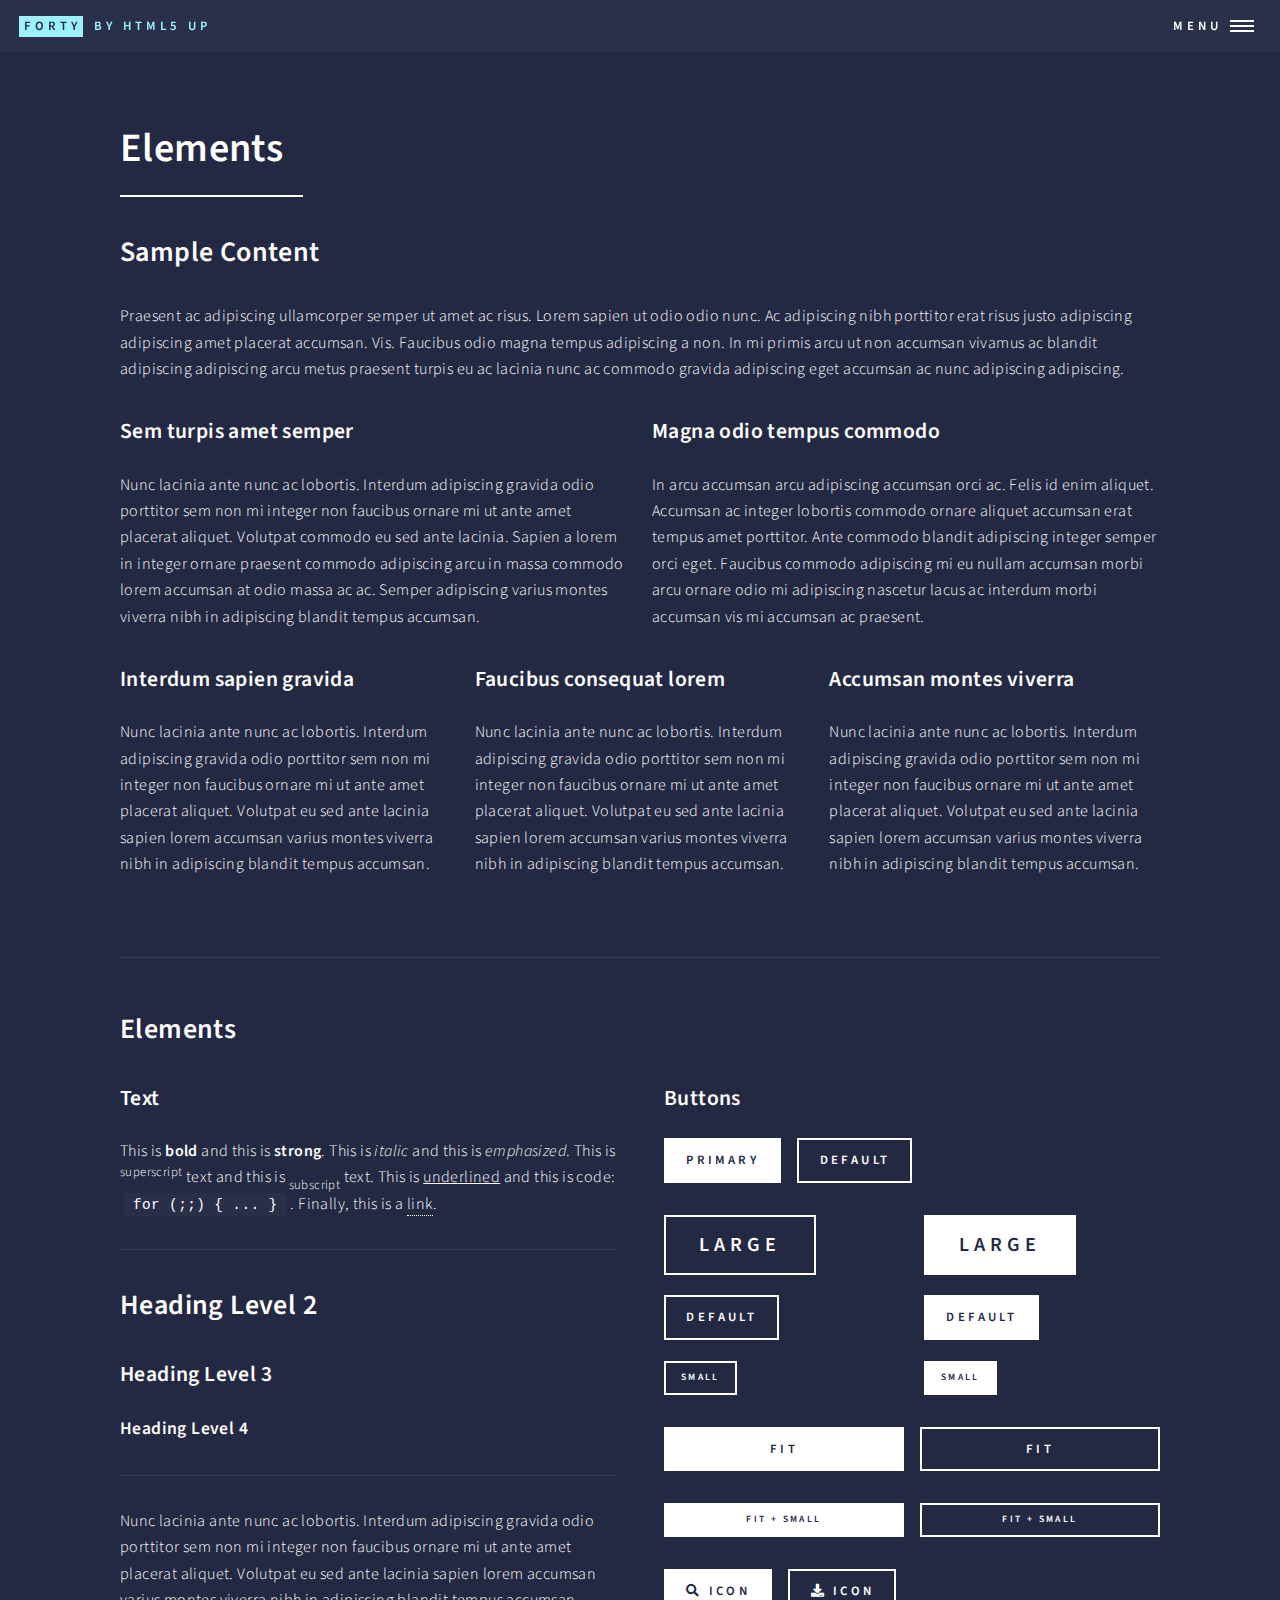
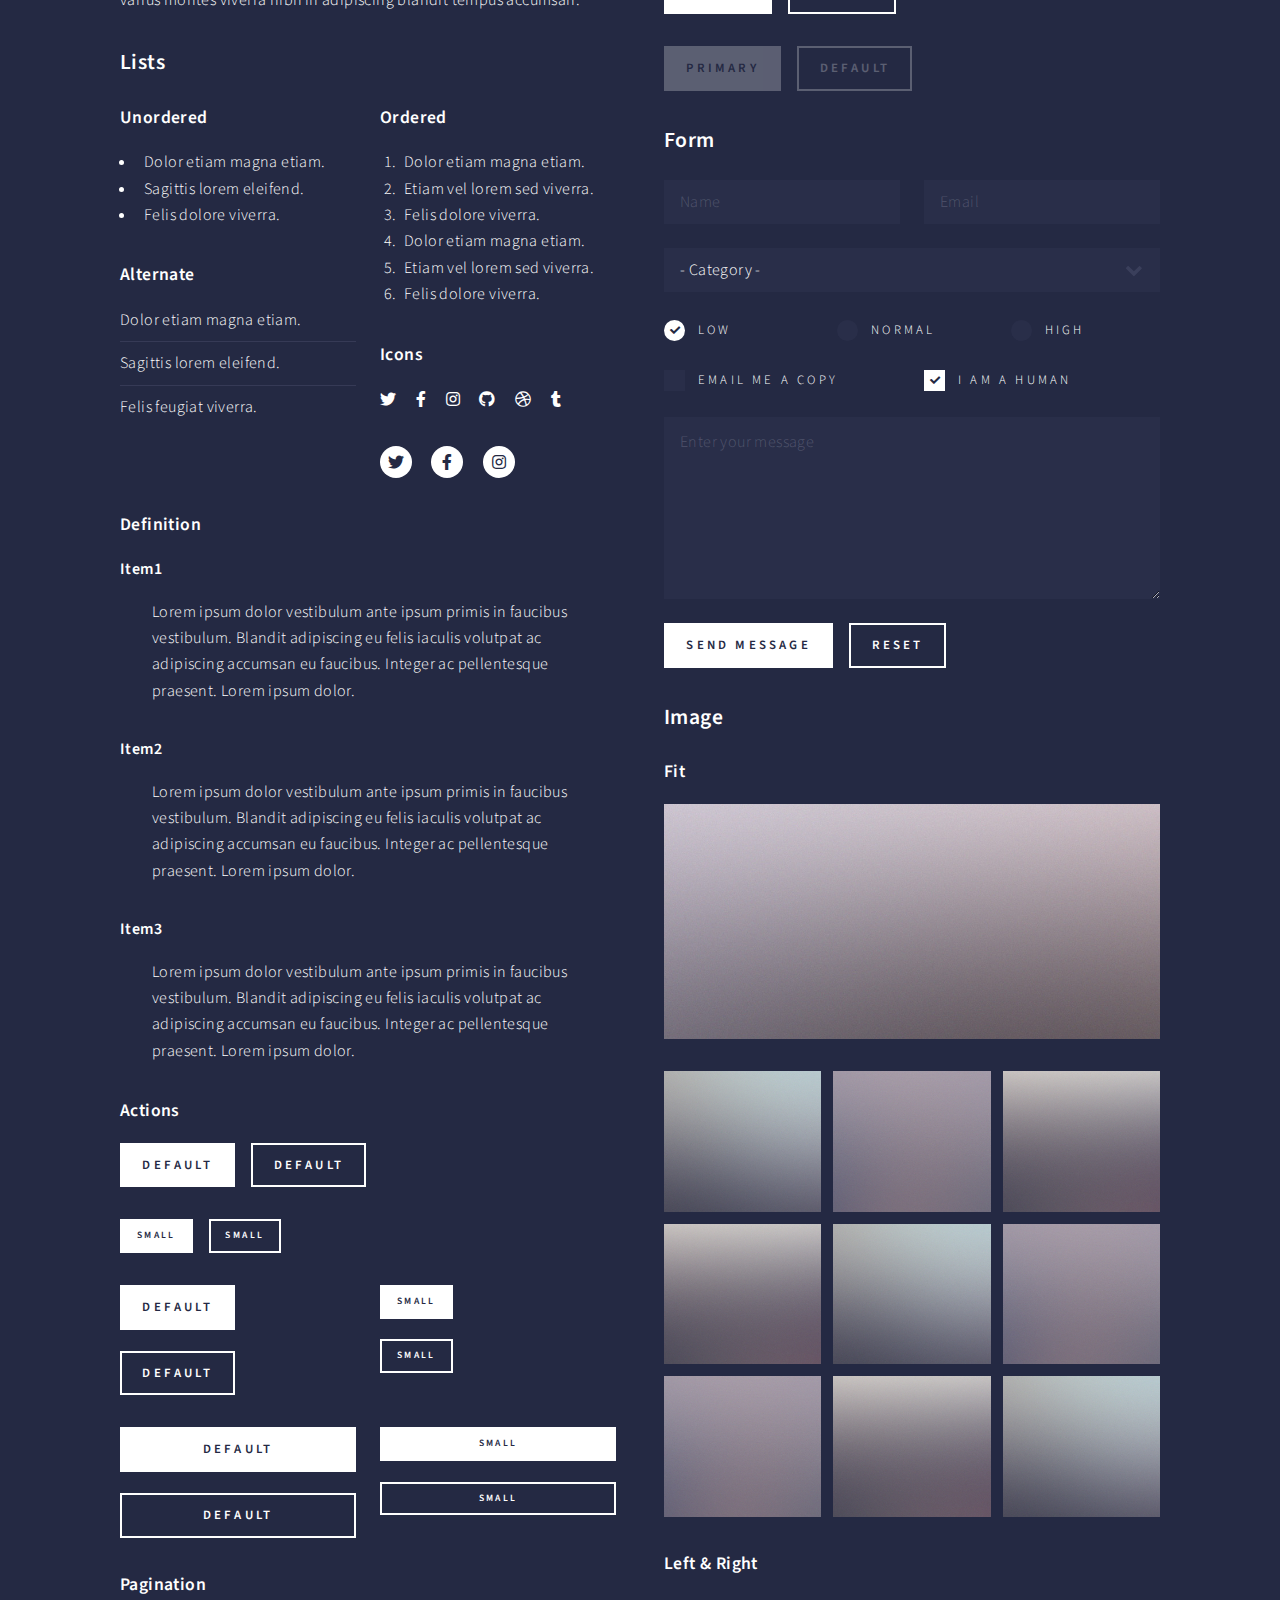
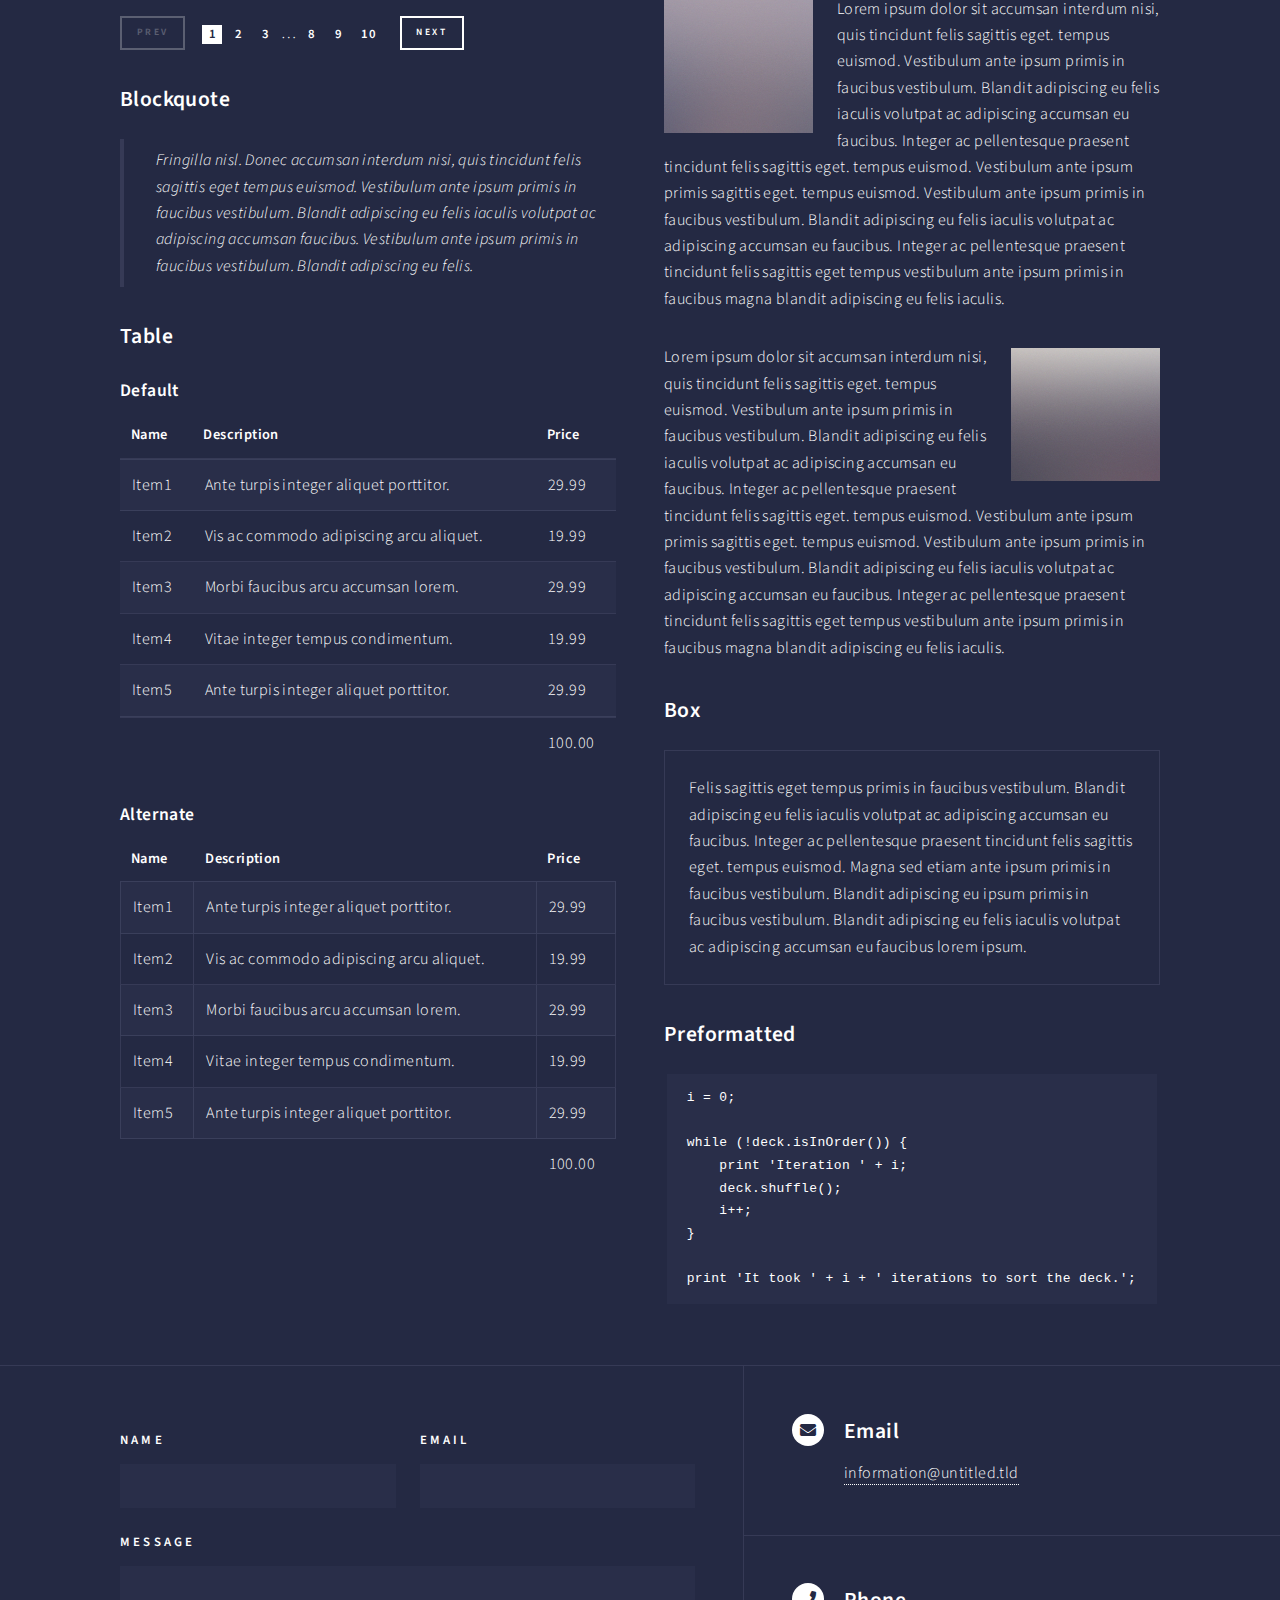
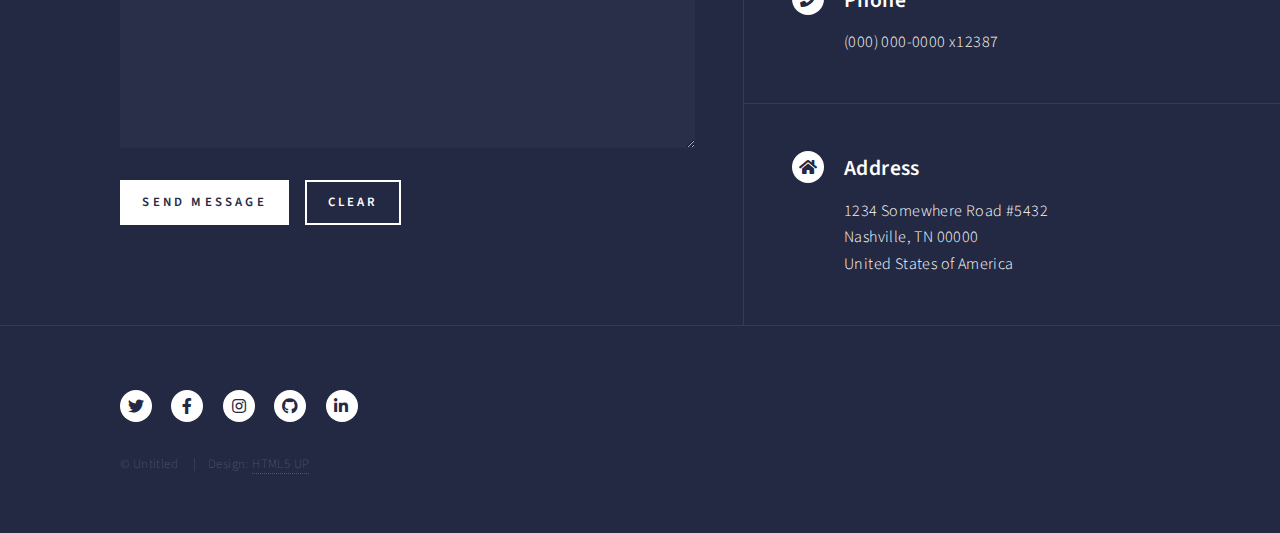
==== commit d576fac6: "works page 1" ====
--- a/elements.html
+++ b/elements.html
@@ -521,7 +521,8 @@
 
                             <!-- Preformatted Code -->
                             <h3>Preformatted</h3>
-                            <pre><code>i = 0
+                            <pre><code>i = 0;
+
 while (!deck.isInOrder()) {
     print 'Iteration ' + i;
     deck.shuffle();
@@ -529,7 +530,7 @@
 }
 
 print 'It took ' + i + ' iterations to sort the deck.';
-                            </code></pre>
+</code></pre>
 
                         </div>
                     </div>
--- a/assets/css/main.css
+++ b/assets/css/main.css
@@ -7,3946 +7,4081 @@
 	Free for personal and commercial use under the CCA 3.0 license (html5up.net/license)
 */
 
-html, body, div, span, applet, object,
-iframe, h1, h2, h3, h4, h5, h6, p, blockquote,
-pre, a, abbr, acronym, address, big, cite,
-code, del, dfn, em, img, ins, kbd, q, s, samp,
-small, strike, strong, sub, sup, tt, var, b,
-u, i, center, dl, dt, dd, ol, ul, li, fieldset,
-form, label, legend, table, caption, tbody,
-tfoot, thead, tr, th, td, article, aside,
-canvas, details, embed, figure, figcaption,
-footer, header, hgroup, menu, nav, output, ruby,
-section, summary, time, mark, audio, video {
-	margin: 0;
-	padding: 0;
-	border: 0;
-	font-size: 100%;
-	font: inherit;
-	vertical-align: baseline;}
-
-article, aside, details, figcaption, figure,
-footer, header, hgroup, menu, nav, section {
-	display: block;}
+html,
+body,
+div,
+span,
+applet,
+object,
+iframe,
+h1,
+h2,
+h3,
+h4,
+h5,
+h6,
+p,
+blockquote,
+pre,
+a,
+abbr,
+acronym,
+address,
+big,
+cite,
+code,
+del,
+dfn,
+em,
+img,
+ins,
+kbd,
+q,
+s,
+samp,
+small,
+strike,
+strong,
+sub,
+sup,
+tt,
+var,
+b,
+u,
+i,
+center,
+dl,
+dt,
+dd,
+ol,
+ul,
+li,
+fieldset,
+form,
+label,
+legend,
+table,
+caption,
+tbody,
+tfoot,
+thead,
+tr,
+th,
+td,
+article,
+aside,
+canvas,
+details,
+embed,
+figure,
+figcaption,
+footer,
+header,
+hgroup,
+menu,
+nav,
+output,
+ruby,
+section,
+summary,
+time,
+mark,
+audio,
+video {
+    margin: 0;
+    padding: 0;
+    border: 0;
+    font-size: 100%;
+    font: inherit;
+    vertical-align: baseline;
+}
+
+article,
+aside,
+details,
+figcaption,
+figure,
+footer,
+header,
+hgroup,
+menu,
+nav,
+section {
+    display: block;
+}
 
 body {
-	line-height: 1;
-}
-
-ol, ul {
-	list-style: none;
-}
-
-blockquote, q {
-	quotes: none;
-}
-
-	blockquote:before, blockquote:after, q:before, q:after {
-		content: '';
-		content: none;
-	}
+    line-height: 1;
+}
+
+ol,
+ul {
+    list-style: none;
+}
+
+blockquote,
+q {
+    quotes: none;
+}
+
+blockquote:before,
+blockquote:after,
+q:before,
+q:after {
+    content: '';
+    content: none;
+}
 
 table {
-	border-collapse: collapse;
-	border-spacing: 0;
+    border-collapse: collapse;
+    border-spacing: 0;
 }
 
 body {
-	-webkit-text-size-adjust: none;
+    -webkit-text-size-adjust: none;
 }
 
 mark {
-	background-color: transparent;
-	color: inherit;
+    background-color: transparent;
+    color: inherit;
 }
 
 input::-moz-focus-inner {
-	border: 0;
-	padding: 0;
-}
-
-input, select, textarea {
-	-moz-appearance: none;
-	-webkit-appearance: none;
-	-ms-appearance: none;
-	appearance: none;
+    border: 0;
+    padding: 0;
+}
+
+input,
+select,
+textarea {
+    -moz-appearance: none;
+    -webkit-appearance: none;
+    -ms-appearance: none;
+    appearance: none;
 }
 
 /* Basic */
 
-	@-ms-viewport {
-		width: device-width;
-	}
-
-	body {
-		-ms-overflow-style: scrollbar;
-	}
-
-	@media screen and (max-width: 480px) {
-
-		html, body {
-			min-width: 320px;
-		}
-
-	}
-
-	html {
-		box-sizing: border-box;
-	}
-
-	*, *:before, *:after {
-		box-sizing: inherit;
-	}
-
-	body {
-		background: #242943;
-	}
-
-		body.is-preload *, body.is-preload *:before, body.is-preload *:after {
-			-moz-animation: none !important;
-			-webkit-animation: none !important;
-			-ms-animation: none !important;
-			animation: none !important;
-			-moz-transition: none !important;
-			-webkit-transition: none !important;
-			-ms-transition: none !important;
-			transition: none !important;
-		}
+@-ms-viewport {
+    width: device-width;
+}
+
+body {
+    -ms-overflow-style: scrollbar;
+}
+
+@media screen and (max-width: 480px) {
+
+    html,
+    body {
+        min-width: 320px;
+    }
+
+}
+
+html {
+    box-sizing: border-box;
+}
+
+*,
+*:before,
+*:after {
+    box-sizing: inherit;
+}
+
+body {
+    background: #242943;
+}
+
+body.is-preload *,
+body.is-preload *:before,
+body.is-preload *:after {
+    -moz-animation: none !important;
+    -webkit-animation: none !important;
+    -ms-animation: none !important;
+    animation: none !important;
+    -moz-transition: none !important;
+    -webkit-transition: none !important;
+    -ms-transition: none !important;
+    transition: none !important;
+}
 
 /* Type */
 
-	body, input, select, textarea {
-		color: #ffffff;
-		font-family: "Source Sans Pro", Helvetica, sans-serif;
-		font-size: 17pt;
-		font-weight: 300;
-		letter-spacing: 0.025em;
-		line-height: 1.65;
-	}
-
-		@media screen and (max-width: 1680px) {
-
-			body, input, select, textarea {
-				font-size: 14pt;
-			}
-
-		}
-
-		@media screen and (max-width: 1280px) {
-
-			body, input, select, textarea {
-				font-size: 12pt;
-			}
-
-		}
-
-		@media screen and (max-width: 360px) {
-
-			body, input, select, textarea {
-				font-size: 11pt;
-			}
-
-		}
-
-	a {
-		-moz-transition: color 0.2s ease-in-out, border-bottom-color 0.2s ease-in-out;
-		-webkit-transition: color 0.2s ease-in-out, border-bottom-color 0.2s ease-in-out;
-		-ms-transition: color 0.2s ease-in-out, border-bottom-color 0.2s ease-in-out;
-		transition: color 0.2s ease-in-out, border-bottom-color 0.2s ease-in-out;
-		border-bottom: dotted 1px;
-		color: inherit;
-		text-decoration: none;
-	}
-
-		a:hover {
-			border-bottom-color: transparent;
-			color: #9bf1ff !important;
-		}
-
-		a:active {
-			color: #53e3fb !important;
-		}
-
-	strong, b {
-		color: #ffffff;
-		font-weight: 600;
-	}
-
-	em, i {
-		font-style: italic;
-	}
-
-	p {
-		margin: 0 0 2em 0;
-	}
-
-	h1, h2, h3, h4, h5, h6 {
-		color: #ffffff;
-		font-weight: 600;
-		line-height: 1.65;
-		margin: 0 0 1em 0;
-	}
-
-		h1 a, h2 a, h3 a, h4 a, h5 a, h6 a {
-			color: inherit;
-			border-bottom: 0;
-		}
-
-	h1 {
-		font-size: 2.5em;
-	}
-
-	h2 {
-		font-size: 1.75em;
-	}
-
-	h3 {
-		font-size: 1.35em;
-	}
-
-	h4 {
-		font-size: 1.1em;
-	}
-
-	h5 {
-		font-size: 0.9em;
-	}
-
-	h6 {
-		font-size: 0.7em;
-	}
-
-	@media screen and (max-width: 736px) {
-
-		h1 {
-			font-size: 2em;
-		}
-
-		h2 {
-			font-size: 1.5em;
-		}
-
-		h3 {
-			font-size: 1.25em;
-		}
-
-	}
-
-	sub {
-		font-size: 0.8em;
-		position: relative;
-		top: 0.5em;
-	}
-
-	sup {
-		font-size: 0.8em;
-		position: relative;
-		top: -0.5em;
-	}
-
-	blockquote {
-		border-left: solid 4px rgba(212, 212, 255, 0.1);
-		font-style: italic;
-		margin: 0 0 2em 0;
-		padding: 0.5em 0 0.5em 2em;
-	}
-
-	code {
-		background: rgba(212, 212, 255, 0.035);
-		font-family: "Courier New", monospace;
-		font-size: 0.9em;
-		margin: 0 0.25em;
-		padding: 0.25em 0.65em;
-	}
-
-	pre {
-		-webkit-overflow-scrolling: touch;
-		font-family: "Courier New", monospace;
-		font-size: 0.9em;
-		margin: 0 0 2em 0;
-	}
-
-		pre code {
-			display: block;
-			line-height: 1.75;
-			padding: 1em 1.5em;
-			overflow-x: auto;
-		}
-
-	hr {
-		border: 0;
-		border-bottom: solid 1px rgba(212, 212, 255, 0.1);
-		margin: 2em 0;
-	}
-
-		hr.major {
-			margin: 3em 0;
-		}
-
-	.align-left {
-		text-align: left;
-	}
-
-	.align-center {
-		text-align: center;
-	}
-
-	.align-right {
-		text-align: right;
-	}
+body,
+input,
+select,
+textarea {
+    color: #ffffff;
+    font-family: "Source Sans Pro", Helvetica, sans-serif;
+    font-size: 17pt;
+    font-weight: 300;
+    letter-spacing: 0.025em;
+    line-height: 1.65;
+}
+
+@media screen and (max-width: 1680px) {
+
+    body,
+    input,
+    select,
+    textarea {
+        font-size: 14pt;
+    }
+
+}
+
+@media screen and (max-width: 1280px) {
+
+    body,
+    input,
+    select,
+    textarea {
+        font-size: 12pt;
+    }
+
+}
+
+@media screen and (max-width: 360px) {
+
+    body,
+    input,
+    select,
+    textarea {
+        font-size: 11pt;
+    }
+
+}
+
+a {
+    -moz-transition: color 0.2s ease-in-out, border-bottom-color 0.2s ease-in-out;
+    -webkit-transition: color 0.2s ease-in-out, border-bottom-color 0.2s ease-in-out;
+    -ms-transition: color 0.2s ease-in-out, border-bottom-color 0.2s ease-in-out;
+    transition: color 0.2s ease-in-out, border-bottom-color 0.2s ease-in-out;
+    border-bottom: dotted 1px;
+    color: inherit;
+    text-decoration: none;
+}
+
+a:hover {
+    border-bottom-color: transparent;
+    color: #9bf1ff !important;
+}
+
+a:active {
+    color: #53e3fb !important;
+}
+
+strong,
+b {
+    color: #ffffff;
+    font-weight: 600;
+}
+
+em,
+i {
+    font-style: italic;
+}
+
+p {
+    margin: 0 0 2em 0;
+}
+
+h1,
+h2,
+h3,
+h4,
+h5,
+h6 {
+    color: #ffffff;
+    font-weight: 600;
+    line-height: 1.65;
+    margin: 0 0 1em 0;
+}
+
+h1 a,
+h2 a,
+h3 a,
+h4 a,
+h5 a,
+h6 a {
+    color: inherit;
+    border-bottom: 0;
+}
+
+h1 {
+    font-size: 2.5em;
+}
+
+h2 {
+    font-size: 1.75em;
+}
+
+h3 {
+    font-size: 1.35em;
+}
+
+h4 {
+    font-size: 1.1em;
+}
+
+h5 {
+    font-size: 0.9em;
+}
+
+h6 {
+    font-size: 0.7em;
+}
+
+@media screen and (max-width: 736px) {
+
+    h1 {
+        font-size: 2em;
+    }
+
+    h2 {
+        font-size: 1.5em;
+    }
+
+    h3 {
+        font-size: 1.25em;
+    }
+
+}
+
+sub {
+    font-size: 0.8em;
+    position: relative;
+    top: 0.5em;
+}
+
+sup {
+    font-size: 0.8em;
+    position: relative;
+    top: -0.5em;
+}
+
+blockquote {
+    border-left: solid 4px rgba(212, 212, 255, 0.1);
+    font-style: italic;
+    margin: 0 0 2em 0;
+    padding: 0.5em 0 0.5em 2em;
+}
+
+code {
+    background: rgba(212, 212, 255, 0.035);
+    font-family: "Courier New", monospace;
+    font-size: 0.9em;
+    margin: 0 0.25em;
+    padding: 0.25em 0.65em;
+}
+
+pre {
+    -webkit-overflow-scrolling: touch;
+    font-family: "Courier New", monospace;
+    font-size: 0.9em;
+    margin: 0 0 2em 0;
+}
+
+pre code {
+    display: block;
+    line-height: 1.75;
+    padding: 1em 1.5em;
+    overflow-x: auto;
+}
+
+hr {
+    border: 0;
+    border-bottom: solid 1px rgba(212, 212, 255, 0.1);
+    margin: 2em 0;
+}
+
+hr.major {
+    margin: 3em 0;
+}
+
+.align-left {
+    text-align: left;
+}
+
+.align-center {
+    text-align: center;
+}
+
+.align-right {
+    text-align: right;
+}
 
 /* Row */
 
-	.row {
-		display: flex;
-		flex-wrap: wrap;
-		box-sizing: border-box;
-		align-items: stretch;
-	}
-
-		.row > * {
-			box-sizing: border-box;
-		}
-
-		.row.gtr-uniform > * > :last-child {
-			margin-bottom: 0;
-		}
-
-		.row.aln-left {
-			justify-content: flex-start;
-		}
-
-		.row.aln-center {
-			justify-content: center;
-		}
-
-		.row.aln-right {
-			justify-content: flex-end;
-		}
-
-		.row.aln-top {
-			align-items: flex-start;
-		}
-
-		.row.aln-middle {
-			align-items: center;
-		}
-
-		.row.aln-bottom {
-			align-items: flex-end;
-		}
-
-		.row > .imp {
-			order: -1;
-		}
-
-		.row > .col-1 {
-			width: 8.33333%;
-		}
-
-		.row > .off-1 {
-			margin-left: 8.33333%;
-		}
-
-		.row > .col-2 {
-			width: 16.66667%;
-		}
-
-		.row > .off-2 {
-			margin-left: 16.66667%;
-		}
-
-		.row > .col-3 {
-			width: 25%;
-		}
-
-		.row > .off-3 {
-			margin-left: 25%;
-		}
-
-		.row > .col-4 {
-			width: 33.33333%;
-		}
-
-		.row > .off-4 {
-			margin-left: 33.33333%;
-		}
-
-		.row > .col-5 {
-			width: 41.66667%;
-		}
-
-		.row > .off-5 {
-			margin-left: 41.66667%;
-		}
-
-		.row > .col-6 {
-			width: 50%;
-		}
-
-		.row > .off-6 {
-			margin-left: 50%;
-		}
-
-		.row > .col-7 {
-			width: 58.33333%;
-		}
-
-		.row > .off-7 {
-			margin-left: 58.33333%;
-		}
-
-		.row > .col-8 {
-			width: 66.66667%;
-		}
-
-		.row > .off-8 {
-			margin-left: 66.66667%;
-		}
-
-		.row > .col-9 {
-			width: 75%;
-		}
-
-		.row > .off-9 {
-			margin-left: 75%;
-		}
-
-		.row > .col-10 {
-			width: 83.33333%;
-		}
-
-		.row > .off-10 {
-			margin-left: 83.33333%;
-		}
-
-		.row > .col-11 {
-			width: 91.66667%;
-		}
-
-		.row > .off-11 {
-			margin-left: 91.66667%;
-		}
-
-		.row > .col-12 {
-			width: 100%;
-		}
-
-		.row > .off-12 {
-			margin-left: 100%;
-		}
-
-		.row.gtr-0 {
-			margin-top: 0;
-			margin-left: 0em;
-		}
-
-			.row.gtr-0 > * {
-				padding: 0 0 0 0em;
-			}
-
-			.row.gtr-0.gtr-uniform {
-				margin-top: 0em;
-			}
-
-				.row.gtr-0.gtr-uniform > * {
-					padding-top: 0em;
-				}
-
-		.row.gtr-25 {
-			margin-top: 0;
-			margin-left: -0.5em;
-		}
-
-			.row.gtr-25 > * {
-				padding: 0 0 0 0.5em;
-			}
-
-			.row.gtr-25.gtr-uniform {
-				margin-top: -0.5em;
-			}
-
-				.row.gtr-25.gtr-uniform > * {
-					padding-top: 0.5em;
-				}
-
-		.row.gtr-50 {
-			margin-top: 0;
-			margin-left: -1em;
-		}
-
-			.row.gtr-50 > * {
-				padding: 0 0 0 1em;
-			}
-
-			.row.gtr-50.gtr-uniform {
-				margin-top: -1em;
-			}
-
-				.row.gtr-50.gtr-uniform > * {
-					padding-top: 1em;
-				}
-
-		.row {
-			margin-top: 0;
-			margin-left: -2em;
-		}
-
-			.row > * {
-				padding: 0 0 0 2em;
-			}
-
-			.row.gtr-uniform {
-				margin-top: -2em;
-			}
-
-				.row.gtr-uniform > * {
-					padding-top: 2em;
-				}
-
-		.row.gtr-150 {
-			margin-top: 0;
-			margin-left: -3em;
-		}
-
-			.row.gtr-150 > * {
-				padding: 0 0 0 3em;
-			}
-
-			.row.gtr-150.gtr-uniform {
-				margin-top: -3em;
-			}
-
-				.row.gtr-150.gtr-uniform > * {
-					padding-top: 3em;
-				}
-
-		.row.gtr-200 {
-			margin-top: 0;
-			margin-left: -4em;
-		}
-
-			.row.gtr-200 > * {
-				padding: 0 0 0 4em;
-			}
-
-			.row.gtr-200.gtr-uniform {
-				margin-top: -4em;
-			}
-
-				.row.gtr-200.gtr-uniform > * {
-					padding-top: 4em;
-				}
-
-		@media screen and (max-width: 1680px) {
-
-			.row {
-				display: flex;
-				flex-wrap: wrap;
-				box-sizing: border-box;
-				align-items: stretch;
-			}
-
-				.row > * {
-					box-sizing: border-box;
-				}
-
-				.row.gtr-uniform > * > :last-child {
-					margin-bottom: 0;
-				}
-
-				.row.aln-left {
-					justify-content: flex-start;
-				}
-
-				.row.aln-center {
-					justify-content: center;
-				}
-
-				.row.aln-right {
-					justify-content: flex-end;
-				}
-
-				.row.aln-top {
-					align-items: flex-start;
-				}
-
-				.row.aln-middle {
-					align-items: center;
-				}
-
-				.row.aln-bottom {
-					align-items: flex-end;
-				}
-
-				.row > .imp-xlarge {
-					order: -1;
-				}
-
-				.row > .col-1-xlarge {
-					width: 8.33333%;
-				}
-
-				.row > .off-1-xlarge {
-					margin-left: 8.33333%;
-				}
-
-				.row > .col-2-xlarge {
-					width: 16.66667%;
-				}
-
-				.row > .off-2-xlarge {
-					margin-left: 16.66667%;
-				}
-
-				.row > .col-3-xlarge {
-					width: 25%;
-				}
-
-				.row > .off-3-xlarge {
-					margin-left: 25%;
-				}
-
-				.row > .col-4-xlarge {
-					width: 33.33333%;
-				}
-
-				.row > .off-4-xlarge {
-					margin-left: 33.33333%;
-				}
-
-				.row > .col-5-xlarge {
-					width: 41.66667%;
-				}
-
-				.row > .off-5-xlarge {
-					margin-left: 41.66667%;
-				}
-
-				.row > .col-6-xlarge {
-					width: 50%;
-				}
-
-				.row > .off-6-xlarge {
-					margin-left: 50%;
-				}
-
-				.row > .col-7-xlarge {
-					width: 58.33333%;
-				}
-
-				.row > .off-7-xlarge {
-					margin-left: 58.33333%;
-				}
-
-				.row > .col-8-xlarge {
-					width: 66.66667%;
-				}
-
-				.row > .off-8-xlarge {
-					margin-left: 66.66667%;
-				}
-
-				.row > .col-9-xlarge {
-					width: 75%;
-				}
-
-				.row > .off-9-xlarge {
-					margin-left: 75%;
-				}
-
-				.row > .col-10-xlarge {
-					width: 83.33333%;
-				}
-
-				.row > .off-10-xlarge {
-					margin-left: 83.33333%;
-				}
-
-				.row > .col-11-xlarge {
-					width: 91.66667%;
-				}
-
-				.row > .off-11-xlarge {
-					margin-left: 91.66667%;
-				}
-
-				.row > .col-12-xlarge {
-					width: 100%;
-				}
-
-				.row > .off-12-xlarge {
-					margin-left: 100%;
-				}
-
-				.row.gtr-0 {
-					margin-top: 0;
-					margin-left: 0em;
-				}
-
-					.row.gtr-0 > * {
-						padding: 0 0 0 0em;
-					}
-
-					.row.gtr-0.gtr-uniform {
-						margin-top: 0em;
-					}
-
-						.row.gtr-0.gtr-uniform > * {
-							padding-top: 0em;
-						}
-
-				.row.gtr-25 {
-					margin-top: 0;
-					margin-left: -0.5em;
-				}
-
-					.row.gtr-25 > * {
-						padding: 0 0 0 0.5em;
-					}
-
-					.row.gtr-25.gtr-uniform {
-						margin-top: -0.5em;
-					}
-
-						.row.gtr-25.gtr-uniform > * {
-							padding-top: 0.5em;
-						}
-
-				.row.gtr-50 {
-					margin-top: 0;
-					margin-left: -1em;
-				}
-
-					.row.gtr-50 > * {
-						padding: 0 0 0 1em;
-					}
-
-					.row.gtr-50.gtr-uniform {
-						margin-top: -1em;
-					}
-
-						.row.gtr-50.gtr-uniform > * {
-							padding-top: 1em;
-						}
-
-				.row {
-					margin-top: 0;
-					margin-left: -2em;
-				}
-
-					.row > * {
-						padding: 0 0 0 2em;
-					}
-
-					.row.gtr-uniform {
-						margin-top: -2em;
-					}
-
-						.row.gtr-uniform > * {
-							padding-top: 2em;
-						}
-
-				.row.gtr-150 {
-					margin-top: 0;
-					margin-left: -3em;
-				}
-
-					.row.gtr-150 > * {
-						padding: 0 0 0 3em;
-					}
-
-					.row.gtr-150.gtr-uniform {
-						margin-top: -3em;
-					}
-
-						.row.gtr-150.gtr-uniform > * {
-							padding-top: 3em;
-						}
-
-				.row.gtr-200 {
-					margin-top: 0;
-					margin-left: -4em;
-				}
-
-					.row.gtr-200 > * {
-						padding: 0 0 0 4em;
-					}
-
-					.row.gtr-200.gtr-uniform {
-						margin-top: -4em;
-					}
-
-						.row.gtr-200.gtr-uniform > * {
-							padding-top: 4em;
-						}
-
-		}
-
-		@media screen and (max-width: 1280px) {
-
-			.row {
-				display: flex;
-				flex-wrap: wrap;
-				box-sizing: border-box;
-				align-items: stretch;
-			}
-
-				.row > * {
-					box-sizing: border-box;
-				}
-
-				.row.gtr-uniform > * > :last-child {
-					margin-bottom: 0;
-				}
-
-				.row.aln-left {
-					justify-content: flex-start;
-				}
-
-				.row.aln-center {
-					justify-content: center;
-				}
-
-				.row.aln-right {
-					justify-content: flex-end;
-				}
-
-				.row.aln-top {
-					align-items: flex-start;
-				}
-
-				.row.aln-middle {
-					align-items: center;
-				}
-
-				.row.aln-bottom {
-					align-items: flex-end;
-				}
-
-				.row > .imp-large {
-					order: -1;
-				}
-
-				.row > .col-1-large {
-					width: 8.33333%;
-				}
-
-				.row > .off-1-large {
-					margin-left: 8.33333%;
-				}
-
-				.row > .col-2-large {
-					width: 16.66667%;
-				}
-
-				.row > .off-2-large {
-					margin-left: 16.66667%;
-				}
-
-				.row > .col-3-large {
-					width: 25%;
-				}
-
-				.row > .off-3-large {
-					margin-left: 25%;
-				}
-
-				.row > .col-4-large {
-					width: 33.33333%;
-				}
-
-				.row > .off-4-large {
-					margin-left: 33.33333%;
-				}
-
-				.row > .col-5-large {
-					width: 41.66667%;
-				}
-
-				.row > .off-5-large {
-					margin-left: 41.66667%;
-				}
-
-				.row > .col-6-large {
-					width: 50%;
-				}
-
-				.row > .off-6-large {
-					margin-left: 50%;
-				}
-
-				.row > .col-7-large {
-					width: 58.33333%;
-				}
-
-				.row > .off-7-large {
-					margin-left: 58.33333%;
-				}
-
-				.row > .col-8-large {
-					width: 66.66667%;
-				}
-
-				.row > .off-8-large {
-					margin-left: 66.66667%;
-				}
-
-				.row > .col-9-large {
-					width: 75%;
-				}
-
-				.row > .off-9-large {
-					margin-left: 75%;
-				}
-
-				.row > .col-10-large {
-					width: 83.33333%;
-				}
-
-				.row > .off-10-large {
-					margin-left: 83.33333%;
-				}
-
-				.row > .col-11-large {
-					width: 91.66667%;
-				}
-
-				.row > .off-11-large {
-					margin-left: 91.66667%;
-				}
-
-				.row > .col-12-large {
-					width: 100%;
-				}
-
-				.row > .off-12-large {
-					margin-left: 100%;
-				}
-
-				.row.gtr-0 {
-					margin-top: 0;
-					margin-left: 0em;
-				}
-
-					.row.gtr-0 > * {
-						padding: 0 0 0 0em;
-					}
-
-					.row.gtr-0.gtr-uniform {
-						margin-top: 0em;
-					}
-
-						.row.gtr-0.gtr-uniform > * {
-							padding-top: 0em;
-						}
-
-				.row.gtr-25 {
-					margin-top: 0;
-					margin-left: -0.375em;
-				}
-
-					.row.gtr-25 > * {
-						padding: 0 0 0 0.375em;
-					}
-
-					.row.gtr-25.gtr-uniform {
-						margin-top: -0.375em;
-					}
-
-						.row.gtr-25.gtr-uniform > * {
-							padding-top: 0.375em;
-						}
-
-				.row.gtr-50 {
-					margin-top: 0;
-					margin-left: -0.75em;
-				}
-
-					.row.gtr-50 > * {
-						padding: 0 0 0 0.75em;
-					}
-
-					.row.gtr-50.gtr-uniform {
-						margin-top: -0.75em;
-					}
-
-						.row.gtr-50.gtr-uniform > * {
-							padding-top: 0.75em;
-						}
-
-				.row {
-					margin-top: 0;
-					margin-left: -1.5em;
-				}
-
-					.row > * {
-						padding: 0 0 0 1.5em;
-					}
-
-					.row.gtr-uniform {
-						margin-top: -1.5em;
-					}
-
-						.row.gtr-uniform > * {
-							padding-top: 1.5em;
-						}
-
-				.row.gtr-150 {
-					margin-top: 0;
-					margin-left: -2.25em;
-				}
-
-					.row.gtr-150 > * {
-						padding: 0 0 0 2.25em;
-					}
-
-					.row.gtr-150.gtr-uniform {
-						margin-top: -2.25em;
-					}
-
-						.row.gtr-150.gtr-uniform > * {
-							padding-top: 2.25em;
-						}
-
-				.row.gtr-200 {
-					margin-top: 0;
-					margin-left: -3em;
-				}
-
-					.row.gtr-200 > * {
-						padding: 0 0 0 3em;
-					}
-
-					.row.gtr-200.gtr-uniform {
-						margin-top: -3em;
-					}
-
-						.row.gtr-200.gtr-uniform > * {
-							padding-top: 3em;
-						}
-
-		}
-
-		@media screen and (max-width: 980px) {
-
-			.row {
-				display: flex;
-				flex-wrap: wrap;
-				box-sizing: border-box;
-				align-items: stretch;
-			}
-
-				.row > * {
-					box-sizing: border-box;
-				}
-
-				.row.gtr-uniform > * > :last-child {
-					margin-bottom: 0;
-				}
-
-				.row.aln-left {
-					justify-content: flex-start;
-				}
-
-				.row.aln-center {
-					justify-content: center;
-				}
-
-				.row.aln-right {
-					justify-content: flex-end;
-				}
-
-				.row.aln-top {
-					align-items: flex-start;
-				}
-
-				.row.aln-middle {
-					align-items: center;
-				}
-
-				.row.aln-bottom {
-					align-items: flex-end;
-				}
-
-				.row > .imp-medium {
-					order: -1;
-				}
-
-				.row > .col-1-medium {
-					width: 8.33333%;
-				}
-
-				.row > .off-1-medium {
-					margin-left: 8.33333%;
-				}
-
-				.row > .col-2-medium {
-					width: 16.66667%;
-				}
-
-				.row > .off-2-medium {
-					margin-left: 16.66667%;
-				}
-
-				.row > .col-3-medium {
-					width: 25%;
-				}
-
-				.row > .off-3-medium {
-					margin-left: 25%;
-				}
-
-				.row > .col-4-medium {
-					width: 33.33333%;
-				}
-
-				.row > .off-4-medium {
-					margin-left: 33.33333%;
-				}
-
-				.row > .col-5-medium {
-					width: 41.66667%;
-				}
-
-				.row > .off-5-medium {
-					margin-left: 41.66667%;
-				}
-
-				.row > .col-6-medium {
-					width: 50%;
-				}
-
-				.row > .off-6-medium {
-					margin-left: 50%;
-				}
-
-				.row > .col-7-medium {
-					width: 58.33333%;
-				}
-
-				.row > .off-7-medium {
-					margin-left: 58.33333%;
-				}
-
-				.row > .col-8-medium {
-					width: 66.66667%;
-				}
-
-				.row > .off-8-medium {
-					margin-left: 66.66667%;
-				}
-
-				.row > .col-9-medium {
-					width: 75%;
-				}
-
-				.row > .off-9-medium {
-					margin-left: 75%;
-				}
-
-				.row > .col-10-medium {
-					width: 83.33333%;
-				}
-
-				.row > .off-10-medium {
-					margin-left: 83.33333%;
-				}
-
-				.row > .col-11-medium {
-					width: 91.66667%;
-				}
-
-				.row > .off-11-medium {
-					margin-left: 91.66667%;
-				}
-
-				.row > .col-12-medium {
-					width: 100%;
-				}
-
-				.row > .off-12-medium {
-					margin-left: 100%;
-				}
-
-				.row.gtr-0 {
-					margin-top: 0;
-					margin-left: 0em;
-				}
-
-					.row.gtr-0 > * {
-						padding: 0 0 0 0em;
-					}
-
-					.row.gtr-0.gtr-uniform {
-						margin-top: 0em;
-					}
-
-						.row.gtr-0.gtr-uniform > * {
-							padding-top: 0em;
-						}
-
-				.row.gtr-25 {
-					margin-top: 0;
-					margin-left: -0.375em;
-				}
-
-					.row.gtr-25 > * {
-						padding: 0 0 0 0.375em;
-					}
-
-					.row.gtr-25.gtr-uniform {
-						margin-top: -0.375em;
-					}
-
-						.row.gtr-25.gtr-uniform > * {
-							padding-top: 0.375em;
-						}
-
-				.row.gtr-50 {
-					margin-top: 0;
-					margin-left: -0.75em;
-				}
-
-					.row.gtr-50 > * {
-						padding: 0 0 0 0.75em;
-					}
-
-					.row.gtr-50.gtr-uniform {
-						margin-top: -0.75em;
-					}
-
-						.row.gtr-50.gtr-uniform > * {
-							padding-top: 0.75em;
-						}
-
-				.row {
-					margin-top: 0;
-					margin-left: -1.5em;
-				}
-
-					.row > * {
-						padding: 0 0 0 1.5em;
-					}
-
-					.row.gtr-uniform {
-						margin-top: -1.5em;
-					}
-
-						.row.gtr-uniform > * {
-							padding-top: 1.5em;
-						}
-
-				.row.gtr-150 {
-					margin-top: 0;
-					margin-left: -2.25em;
-				}
-
-					.row.gtr-150 > * {
-						padding: 0 0 0 2.25em;
-					}
-
-					.row.gtr-150.gtr-uniform {
-						margin-top: -2.25em;
-					}
-
-						.row.gtr-150.gtr-uniform > * {
-							padding-top: 2.25em;
-						}
-
-				.row.gtr-200 {
-					margin-top: 0;
-					margin-left: -3em;
-				}
-
-					.row.gtr-200 > * {
-						padding: 0 0 0 3em;
-					}
-
-					.row.gtr-200.gtr-uniform {
-						margin-top: -3em;
-					}
-
-						.row.gtr-200.gtr-uniform > * {
-							padding-top: 3em;
-						}
-
-		}
-
-		@media screen and (max-width: 736px) {
-
-			.row {
-				display: flex;
-				flex-wrap: wrap;
-				box-sizing: border-box;
-				align-items: stretch;
-			}
-
-				.row > * {
-					box-sizing: border-box;
-				}
-
-				.row.gtr-uniform > * > :last-child {
-					margin-bottom: 0;
-				}
-
-				.row.aln-left {
-					justify-content: flex-start;
-				}
-
-				.row.aln-center {
-					justify-content: center;
-				}
-
-				.row.aln-right {
-					justify-content: flex-end;
-				}
-
-				.row.aln-top {
-					align-items: flex-start;
-				}
-
-				.row.aln-middle {
-					align-items: center;
-				}
-
-				.row.aln-bottom {
-					align-items: flex-end;
-				}
-
-				.row > .imp-small {
-					order: -1;
-				}
-
-				.row > .col-1-small {
-					width: 8.33333%;
-				}
-
-				.row > .off-1-small {
-					margin-left: 8.33333%;
-				}
-
-				.row > .col-2-small {
-					width: 16.66667%;
-				}
-
-				.row > .off-2-small {
-					margin-left: 16.66667%;
-				}
-
-				.row > .col-3-small {
-					width: 25%;
-				}
-
-				.row > .off-3-small {
-					margin-left: 25%;
-				}
-
-				.row > .col-4-small {
-					width: 33.33333%;
-				}
-
-				.row > .off-4-small {
-					margin-left: 33.33333%;
-				}
-
-				.row > .col-5-small {
-					width: 41.66667%;
-				}
-
-				.row > .off-5-small {
-					margin-left: 41.66667%;
-				}
-
-				.row > .col-6-small {
-					width: 50%;
-				}
-
-				.row > .off-6-small {
-					margin-left: 50%;
-				}
-
-				.row > .col-7-small {
-					width: 58.33333%;
-				}
-
-				.row > .off-7-small {
-					margin-left: 58.33333%;
-				}
-
-				.row > .col-8-small {
-					width: 66.66667%;
-				}
-
-				.row > .off-8-small {
-					margin-left: 66.66667%;
-				}
-
-				.row > .col-9-small {
-					width: 75%;
-				}
-
-				.row > .off-9-small {
-					margin-left: 75%;
-				}
-
-				.row > .col-10-small {
-					width: 83.33333%;
-				}
-
-				.row > .off-10-small {
-					margin-left: 83.33333%;
-				}
-
-				.row > .col-11-small {
-					width: 91.66667%;
-				}
-
-				.row > .off-11-small {
-					margin-left: 91.66667%;
-				}
-
-				.row > .col-12-small {
-					width: 100%;
-				}
-
-				.row > .off-12-small {
-					margin-left: 100%;
-				}
-
-				.row.gtr-0 {
-					margin-top: 0;
-					margin-left: 0em;
-				}
-
-					.row.gtr-0 > * {
-						padding: 0 0 0 0em;
-					}
-
-					.row.gtr-0.gtr-uniform {
-						margin-top: 0em;
-					}
-
-						.row.gtr-0.gtr-uniform > * {
-							padding-top: 0em;
-						}
-
-				.row.gtr-25 {
-					margin-top: 0;
-					margin-left: -0.3125em;
-				}
-
-					.row.gtr-25 > * {
-						padding: 0 0 0 0.3125em;
-					}
-
-					.row.gtr-25.gtr-uniform {
-						margin-top: -0.3125em;
-					}
-
-						.row.gtr-25.gtr-uniform > * {
-							padding-top: 0.3125em;
-						}
-
-				.row.gtr-50 {
-					margin-top: 0;
-					margin-left: -0.625em;
-				}
-
-					.row.gtr-50 > * {
-						padding: 0 0 0 0.625em;
-					}
-
-					.row.gtr-50.gtr-uniform {
-						margin-top: -0.625em;
-					}
-
-						.row.gtr-50.gtr-uniform > * {
-							padding-top: 0.625em;
-						}
-
-				.row {
-					margin-top: 0;
-					margin-left: -1.25em;
-				}
-
-					.row > * {
-						padding: 0 0 0 1.25em;
-					}
-
-					.row.gtr-uniform {
-						margin-top: -1.25em;
-					}
-
-						.row.gtr-uniform > * {
-							padding-top: 1.25em;
-						}
-
-				.row.gtr-150 {
-					margin-top: 0;
-					margin-left: -1.875em;
-				}
-
-					.row.gtr-150 > * {
-						padding: 0 0 0 1.875em;
-					}
-
-					.row.gtr-150.gtr-uniform {
-						margin-top: -1.875em;
-					}
-
-						.row.gtr-150.gtr-uniform > * {
-							padding-top: 1.875em;
-						}
-
-				.row.gtr-200 {
-					margin-top: 0;
-					margin-left: -2.5em;
-				}
-
-					.row.gtr-200 > * {
-						padding: 0 0 0 2.5em;
-					}
-
-					.row.gtr-200.gtr-uniform {
-						margin-top: -2.5em;
-					}
-
-						.row.gtr-200.gtr-uniform > * {
-							padding-top: 2.5em;
-						}
-
-		}
-
-		@media screen and (max-width: 480px) {
-
-			.row {
-				display: flex;
-				flex-wrap: wrap;
-				box-sizing: border-box;
-				align-items: stretch;
-			}
-
-				.row > * {
-					box-sizing: border-box;
-				}
-
-				.row.gtr-uniform > * > :last-child {
-					margin-bottom: 0;
-				}
-
-				.row.aln-left {
-					justify-content: flex-start;
-				}
-
-				.row.aln-center {
-					justify-content: center;
-				}
-
-				.row.aln-right {
-					justify-content: flex-end;
-				}
-
-				.row.aln-top {
-					align-items: flex-start;
-				}
-
-				.row.aln-middle {
-					align-items: center;
-				}
-
-				.row.aln-bottom {
-					align-items: flex-end;
-				}
-
-				.row > .imp-xsmall {
-					order: -1;
-				}
-
-				.row > .col-1-xsmall {
-					width: 8.33333%;
-				}
-
-				.row > .off-1-xsmall {
-					margin-left: 8.33333%;
-				}
-
-				.row > .col-2-xsmall {
-					width: 16.66667%;
-				}
-
-				.row > .off-2-xsmall {
-					margin-left: 16.66667%;
-				}
-
-				.row > .col-3-xsmall {
-					width: 25%;
-				}
-
-				.row > .off-3-xsmall {
-					margin-left: 25%;
-				}
-
-				.row > .col-4-xsmall {
-					width: 33.33333%;
-				}
-
-				.row > .off-4-xsmall {
-					margin-left: 33.33333%;
-				}
-
-				.row > .col-5-xsmall {
-					width: 41.66667%;
-				}
-
-				.row > .off-5-xsmall {
-					margin-left: 41.66667%;
-				}
-
-				.row > .col-6-xsmall {
-					width: 50%;
-				}
-
-				.row > .off-6-xsmall {
-					margin-left: 50%;
-				}
-
-				.row > .col-7-xsmall {
-					width: 58.33333%;
-				}
-
-				.row > .off-7-xsmall {
-					margin-left: 58.33333%;
-				}
-
-				.row > .col-8-xsmall {
-					width: 66.66667%;
-				}
-
-				.row > .off-8-xsmall {
-					margin-left: 66.66667%;
-				}
-
-				.row > .col-9-xsmall {
-					width: 75%;
-				}
-
-				.row > .off-9-xsmall {
-					margin-left: 75%;
-				}
-
-				.row > .col-10-xsmall {
-					width: 83.33333%;
-				}
-
-				.row > .off-10-xsmall {
-					margin-left: 83.33333%;
-				}
-
-				.row > .col-11-xsmall {
-					width: 91.66667%;
-				}
-
-				.row > .off-11-xsmall {
-					margin-left: 91.66667%;
-				}
-
-				.row > .col-12-xsmall {
-					width: 100%;
-				}
-
-				.row > .off-12-xsmall {
-					margin-left: 100%;
-				}
-
-				.row.gtr-0 {
-					margin-top: 0;
-					margin-left: 0em;
-				}
-
-					.row.gtr-0 > * {
-						padding: 0 0 0 0em;
-					}
-
-					.row.gtr-0.gtr-uniform {
-						margin-top: 0em;
-					}
-
-						.row.gtr-0.gtr-uniform > * {
-							padding-top: 0em;
-						}
-
-				.row.gtr-25 {
-					margin-top: 0;
-					margin-left: -0.3125em;
-				}
-
-					.row.gtr-25 > * {
-						padding: 0 0 0 0.3125em;
-					}
-
-					.row.gtr-25.gtr-uniform {
-						margin-top: -0.3125em;
-					}
-
-						.row.gtr-25.gtr-uniform > * {
-							padding-top: 0.3125em;
-						}
-
-				.row.gtr-50 {
-					margin-top: 0;
-					margin-left: -0.625em;
-				}
-
-					.row.gtr-50 > * {
-						padding: 0 0 0 0.625em;
-					}
-
-					.row.gtr-50.gtr-uniform {
-						margin-top: -0.625em;
-					}
-
-						.row.gtr-50.gtr-uniform > * {
-							padding-top: 0.625em;
-						}
-
-				.row {
-					margin-top: 0;
-					margin-left: -1.25em;
-				}
-
-					.row > * {
-						padding: 0 0 0 1.25em;
-					}
-
-					.row.gtr-uniform {
-						margin-top: -1.25em;
-					}
-
-						.row.gtr-uniform > * {
-							padding-top: 1.25em;
-						}
-
-				.row.gtr-150 {
-					margin-top: 0;
-					margin-left: -1.875em;
-				}
-
-					.row.gtr-150 > * {
-						padding: 0 0 0 1.875em;
-					}
-
-					.row.gtr-150.gtr-uniform {
-						margin-top: -1.875em;
-					}
-
-						.row.gtr-150.gtr-uniform > * {
-							padding-top: 1.875em;
-						}
-
-				.row.gtr-200 {
-					margin-top: 0;
-					margin-left: -2.5em;
-				}
-
-					.row.gtr-200 > * {
-						padding: 0 0 0 2.5em;
-					}
-
-					.row.gtr-200.gtr-uniform {
-						margin-top: -2.5em;
-					}
-
-						.row.gtr-200.gtr-uniform > * {
-							padding-top: 2.5em;
-						}
-
-		}
+.row {
+    display: flex;
+    flex-wrap: wrap;
+    box-sizing: border-box;
+    align-items: stretch;
+}
+
+.row>* {
+    box-sizing: border-box;
+}
+
+.row.gtr-uniform>*> :last-child {
+    margin-bottom: 0;
+}
+
+.row.aln-left {
+    justify-content: flex-start;
+}
+
+.row.aln-center {
+    justify-content: center;
+}
+
+.row.aln-right {
+    justify-content: flex-end;
+}
+
+.row.aln-top {
+    align-items: flex-start;
+}
+
+.row.aln-middle {
+    align-items: center;
+}
+
+.row.aln-bottom {
+    align-items: flex-end;
+}
+
+.row>.imp {
+    order: -1;
+}
+
+.row>.col-1 {
+    width: 8.33333%;
+}
+
+.row>.off-1 {
+    margin-left: 8.33333%;
+}
+
+.row>.col-2 {
+    width: 16.66667%;
+}
+
+.row>.off-2 {
+    margin-left: 16.66667%;
+}
+
+.row>.col-3 {
+    width: 25%;
+}
+
+.row>.off-3 {
+    margin-left: 25%;
+}
+
+.row>.col-4 {
+    width: 33.33333%;
+}
+
+.row>.off-4 {
+    margin-left: 33.33333%;
+}
+
+.row>.col-5 {
+    width: 41.66667%;
+}
+
+.row>.off-5 {
+    margin-left: 41.66667%;
+}
+
+.row>.col-6 {
+    width: 50%;
+}
+
+.row>.off-6 {
+    margin-left: 50%;
+}
+
+.row>.col-7 {
+    width: 58.33333%;
+}
+
+.row>.off-7 {
+    margin-left: 58.33333%;
+}
+
+.row>.col-8 {
+    width: 66.66667%;
+}
+
+.row>.off-8 {
+    margin-left: 66.66667%;
+}
+
+.row>.col-9 {
+    width: 75%;
+}
+
+.row>.off-9 {
+    margin-left: 75%;
+}
+
+.row>.col-10 {
+    width: 83.33333%;
+}
+
+.row>.off-10 {
+    margin-left: 83.33333%;
+}
+
+.row>.col-11 {
+    width: 91.66667%;
+}
+
+.row>.off-11 {
+    margin-left: 91.66667%;
+}
+
+.row>.col-12 {
+    width: 100%;
+}
+
+.row>.off-12 {
+    margin-left: 100%;
+}
+
+.row.gtr-0 {
+    margin-top: 0;
+    margin-left: 0em;
+}
+
+.row.gtr-0>* {
+    padding: 0 0 0 0em;
+}
+
+.row.gtr-0.gtr-uniform {
+    margin-top: 0em;
+}
+
+.row.gtr-0.gtr-uniform>* {
+    padding-top: 0em;
+}
+
+.row.gtr-25 {
+    margin-top: 0;
+    margin-left: -0.5em;
+}
+
+.row.gtr-25>* {
+    padding: 0 0 0 0.5em;
+}
+
+.row.gtr-25.gtr-uniform {
+    margin-top: -0.5em;
+}
+
+.row.gtr-25.gtr-uniform>* {
+    padding-top: 0.5em;
+}
+
+.row.gtr-50 {
+    margin-top: 0;
+    margin-left: -1em;
+}
+
+.row.gtr-50>* {
+    padding: 0 0 0 1em;
+}
+
+.row.gtr-50.gtr-uniform {
+    margin-top: -1em;
+}
+
+.row.gtr-50.gtr-uniform>* {
+    padding-top: 1em;
+}
+
+.row {
+    margin-top: 0;
+    margin-left: -2em;
+}
+
+.row>* {
+    padding: 0 0 0 2em;
+}
+
+.row.gtr-uniform {
+    margin-top: -2em;
+}
+
+.row.gtr-uniform>* {
+    padding-top: 2em;
+}
+
+.row.gtr-150 {
+    margin-top: 0;
+    margin-left: -3em;
+}
+
+.row.gtr-150>* {
+    padding: 0 0 0 3em;
+}
+
+.row.gtr-150.gtr-uniform {
+    margin-top: -3em;
+}
+
+.row.gtr-150.gtr-uniform>* {
+    padding-top: 3em;
+}
+
+.row.gtr-200 {
+    margin-top: 0;
+    margin-left: -4em;
+}
+
+.row.gtr-200>* {
+    padding: 0 0 0 4em;
+}
+
+.row.gtr-200.gtr-uniform {
+    margin-top: -4em;
+}
+
+.row.gtr-200.gtr-uniform>* {
+    padding-top: 4em;
+}
+
+@media screen and (max-width: 1680px) {
+
+    .row {
+        display: flex;
+        flex-wrap: wrap;
+        box-sizing: border-box;
+        align-items: stretch;
+    }
+
+    .row>* {
+        box-sizing: border-box;
+    }
+
+    .row.gtr-uniform>*> :last-child {
+        margin-bottom: 0;
+    }
+
+    .row.aln-left {
+        justify-content: flex-start;
+    }
+
+    .row.aln-center {
+        justify-content: center;
+    }
+
+    .row.aln-right {
+        justify-content: flex-end;
+    }
+
+    .row.aln-top {
+        align-items: flex-start;
+    }
+
+    .row.aln-middle {
+        align-items: center;
+    }
+
+    .row.aln-bottom {
+        align-items: flex-end;
+    }
+
+    .row>.imp-xlarge {
+        order: -1;
+    }
+
+    .row>.col-1-xlarge {
+        width: 8.33333%;
+    }
+
+    .row>.off-1-xlarge {
+        margin-left: 8.33333%;
+    }
+
+    .row>.col-2-xlarge {
+        width: 16.66667%;
+    }
+
+    .row>.off-2-xlarge {
+        margin-left: 16.66667%;
+    }
+
+    .row>.col-3-xlarge {
+        width: 25%;
+    }
+
+    .row>.off-3-xlarge {
+        margin-left: 25%;
+    }
+
+    .row>.col-4-xlarge {
+        width: 33.33333%;
+    }
+
+    .row>.off-4-xlarge {
+        margin-left: 33.33333%;
+    }
+
+    .row>.col-5-xlarge {
+        width: 41.66667%;
+    }
+
+    .row>.off-5-xlarge {
+        margin-left: 41.66667%;
+    }
+
+    .row>.col-6-xlarge {
+        width: 50%;
+    }
+
+    .row>.off-6-xlarge {
+        margin-left: 50%;
+    }
+
+    .row>.col-7-xlarge {
+        width: 58.33333%;
+    }
+
+    .row>.off-7-xlarge {
+        margin-left: 58.33333%;
+    }
+
+    .row>.col-8-xlarge {
+        width: 66.66667%;
+    }
+
+    .row>.off-8-xlarge {
+        margin-left: 66.66667%;
+    }
+
+    .row>.col-9-xlarge {
+        width: 75%;
+    }
+
+    .row>.off-9-xlarge {
+        margin-left: 75%;
+    }
+
+    .row>.col-10-xlarge {
+        width: 83.33333%;
+    }
+
+    .row>.off-10-xlarge {
+        margin-left: 83.33333%;
+    }
+
+    .row>.col-11-xlarge {
+        width: 91.66667%;
+    }
+
+    .row>.off-11-xlarge {
+        margin-left: 91.66667%;
+    }
+
+    .row>.col-12-xlarge {
+        width: 100%;
+    }
+
+    .row>.off-12-xlarge {
+        margin-left: 100%;
+    }
+
+    .row.gtr-0 {
+        margin-top: 0;
+        margin-left: 0em;
+    }
+
+    .row.gtr-0>* {
+        padding: 0 0 0 0em;
+    }
+
+    .row.gtr-0.gtr-uniform {
+        margin-top: 0em;
+    }
+
+    .row.gtr-0.gtr-uniform>* {
+        padding-top: 0em;
+    }
+
+    .row.gtr-25 {
+        margin-top: 0;
+        margin-left: -0.5em;
+    }
+
+    .row.gtr-25>* {
+        padding: 0 0 0 0.5em;
+    }
+
+    .row.gtr-25.gtr-uniform {
+        margin-top: -0.5em;
+    }
+
+    .row.gtr-25.gtr-uniform>* {
+        padding-top: 0.5em;
+    }
+
+    .row.gtr-50 {
+        margin-top: 0;
+        margin-left: -1em;
+    }
+
+    .row.gtr-50>* {
+        padding: 0 0 0 1em;
+    }
+
+    .row.gtr-50.gtr-uniform {
+        margin-top: -1em;
+    }
+
+    .row.gtr-50.gtr-uniform>* {
+        padding-top: 1em;
+    }
+
+    .row {
+        margin-top: 0;
+        margin-left: -2em;
+    }
+
+    .row>* {
+        padding: 0 0 0 2em;
+    }
+
+    .row.gtr-uniform {
+        margin-top: -2em;
+    }
+
+    .row.gtr-uniform>* {
+        padding-top: 2em;
+    }
+
+    .row.gtr-150 {
+        margin-top: 0;
+        margin-left: -3em;
+    }
+
+    .row.gtr-150>* {
+        padding: 0 0 0 3em;
+    }
+
+    .row.gtr-150.gtr-uniform {
+        margin-top: -3em;
+    }
+
+    .row.gtr-150.gtr-uniform>* {
+        padding-top: 3em;
+    }
+
+    .row.gtr-200 {
+        margin-top: 0;
+        margin-left: -4em;
+    }
+
+    .row.gtr-200>* {
+        padding: 0 0 0 4em;
+    }
+
+    .row.gtr-200.gtr-uniform {
+        margin-top: -4em;
+    }
+
+    .row.gtr-200.gtr-uniform>* {
+        padding-top: 4em;
+    }
+
+}
+
+@media screen and (max-width: 1280px) {
+
+    .row {
+        display: flex;
+        flex-wrap: wrap;
+        box-sizing: border-box;
+        align-items: stretch;
+    }
+
+    .row>* {
+        box-sizing: border-box;
+    }
+
+    .row.gtr-uniform>*> :last-child {
+        margin-bottom: 0;
+    }
+
+    .row.aln-left {
+        justify-content: flex-start;
+    }
+
+    .row.aln-center {
+        justify-content: center;
+    }
+
+    .row.aln-right {
+        justify-content: flex-end;
+    }
+
+    .row.aln-top {
+        align-items: flex-start;
+    }
+
+    .row.aln-middle {
+        align-items: center;
+    }
+
+    .row.aln-bottom {
+        align-items: flex-end;
+    }
+
+    .row>.imp-large {
+        order: -1;
+    }
+
+    .row>.col-1-large {
+        width: 8.33333%;
+    }
+
+    .row>.off-1-large {
+        margin-left: 8.33333%;
+    }
+
+    .row>.col-2-large {
+        width: 16.66667%;
+    }
+
+    .row>.off-2-large {
+        margin-left: 16.66667%;
+    }
+
+    .row>.col-3-large {
+        width: 25%;
+    }
+
+    .row>.off-3-large {
+        margin-left: 25%;
+    }
+
+    .row>.col-4-large {
+        width: 33.33333%;
+    }
+
+    .row>.off-4-large {
+        margin-left: 33.33333%;
+    }
+
+    .row>.col-5-large {
+        width: 41.66667%;
+    }
+
+    .row>.off-5-large {
+        margin-left: 41.66667%;
+    }
+
+    .row>.col-6-large {
+        width: 50%;
+    }
+
+    .row>.off-6-large {
+        margin-left: 50%;
+    }
+
+    .row>.col-7-large {
+        width: 58.33333%;
+    }
+
+    .row>.off-7-large {
+        margin-left: 58.33333%;
+    }
+
+    .row>.col-8-large {
+        width: 66.66667%;
+    }
+
+    .row>.off-8-large {
+        margin-left: 66.66667%;
+    }
+
+    .row>.col-9-large {
+        width: 75%;
+    }
+
+    .row>.off-9-large {
+        margin-left: 75%;
+    }
+
+    .row>.col-10-large {
+        width: 83.33333%;
+    }
+
+    .row>.off-10-large {
+        margin-left: 83.33333%;
+    }
+
+    .row>.col-11-large {
+        width: 91.66667%;
+    }
+
+    .row>.off-11-large {
+        margin-left: 91.66667%;
+    }
+
+    .row>.col-12-large {
+        width: 100%;
+    }
+
+    .row>.off-12-large {
+        margin-left: 100%;
+    }
+
+    .row.gtr-0 {
+        margin-top: 0;
+        margin-left: 0em;
+    }
+
+    .row.gtr-0>* {
+        padding: 0 0 0 0em;
+    }
+
+    .row.gtr-0.gtr-uniform {
+        margin-top: 0em;
+    }
+
+    .row.gtr-0.gtr-uniform>* {
+        padding-top: 0em;
+    }
+
+    .row.gtr-25 {
+        margin-top: 0;
+        margin-left: -0.375em;
+    }
+
+    .row.gtr-25>* {
+        padding: 0 0 0 0.375em;
+    }
+
+    .row.gtr-25.gtr-uniform {
+        margin-top: -0.375em;
+    }
+
+    .row.gtr-25.gtr-uniform>* {
+        padding-top: 0.375em;
+    }
+
+    .row.gtr-50 {
+        margin-top: 0;
+        margin-left: -0.75em;
+    }
+
+    .row.gtr-50>* {
+        padding: 0 0 0 0.75em;
+    }
+
+    .row.gtr-50.gtr-uniform {
+        margin-top: -0.75em;
+    }
+
+    .row.gtr-50.gtr-uniform>* {
+        padding-top: 0.75em;
+    }
+
+    .row {
+        margin-top: 0;
+        margin-left: -1.5em;
+    }
+
+    .row>* {
+        padding: 0 0 0 1.5em;
+    }
+
+    .row.gtr-uniform {
+        margin-top: -1.5em;
+    }
+
+    .row.gtr-uniform>* {
+        padding-top: 1.5em;
+    }
+
+    .row.gtr-150 {
+        margin-top: 0;
+        margin-left: -2.25em;
+    }
+
+    .row.gtr-150>* {
+        padding: 0 0 0 2.25em;
+    }
+
+    .row.gtr-150.gtr-uniform {
+        margin-top: -2.25em;
+    }
+
+    .row.gtr-150.gtr-uniform>* {
+        padding-top: 2.25em;
+    }
+
+    .row.gtr-200 {
+        margin-top: 0;
+        margin-left: -3em;
+    }
+
+    .row.gtr-200>* {
+        padding: 0 0 0 3em;
+    }
+
+    .row.gtr-200.gtr-uniform {
+        margin-top: -3em;
+    }
+
+    .row.gtr-200.gtr-uniform>* {
+        padding-top: 3em;
+    }
+
+}
+
+@media screen and (max-width: 980px) {
+
+    .row {
+        display: flex;
+        flex-wrap: wrap;
+        box-sizing: border-box;
+        align-items: stretch;
+    }
+
+    .row>* {
+        box-sizing: border-box;
+    }
+
+    .row.gtr-uniform>*> :last-child {
+        margin-bottom: 0;
+    }
+
+    .row.aln-left {
+        justify-content: flex-start;
+    }
+
+    .row.aln-center {
+        justify-content: center;
+    }
+
+    .row.aln-right {
+        justify-content: flex-end;
+    }
+
+    .row.aln-top {
+        align-items: flex-start;
+    }
+
+    .row.aln-middle {
+        align-items: center;
+    }
+
+    .row.aln-bottom {
+        align-items: flex-end;
+    }
+
+    .row>.imp-medium {
+        order: -1;
+    }
+
+    .row>.col-1-medium {
+        width: 8.33333%;
+    }
+
+    .row>.off-1-medium {
+        margin-left: 8.33333%;
+    }
+
+    .row>.col-2-medium {
+        width: 16.66667%;
+    }
+
+    .row>.off-2-medium {
+        margin-left: 16.66667%;
+    }
+
+    .row>.col-3-medium {
+        width: 25%;
+    }
+
+    .row>.off-3-medium {
+        margin-left: 25%;
+    }
+
+    .row>.col-4-medium {
+        width: 33.33333%;
+    }
+
+    .row>.off-4-medium {
+        margin-left: 33.33333%;
+    }
+
+    .row>.col-5-medium {
+        width: 41.66667%;
+    }
+
+    .row>.off-5-medium {
+        margin-left: 41.66667%;
+    }
+
+    .row>.col-6-medium {
+        width: 50%;
+    }
+
+    .row>.off-6-medium {
+        margin-left: 50%;
+    }
+
+    .row>.col-7-medium {
+        width: 58.33333%;
+    }
+
+    .row>.off-7-medium {
+        margin-left: 58.33333%;
+    }
+
+    .row>.col-8-medium {
+        width: 66.66667%;
+    }
+
+    .row>.off-8-medium {
+        margin-left: 66.66667%;
+    }
+
+    .row>.col-9-medium {
+        width: 75%;
+    }
+
+    .row>.off-9-medium {
+        margin-left: 75%;
+    }
+
+    .row>.col-10-medium {
+        width: 83.33333%;
+    }
+
+    .row>.off-10-medium {
+        margin-left: 83.33333%;
+    }
+
+    .row>.col-11-medium {
+        width: 91.66667%;
+    }
+
+    .row>.off-11-medium {
+        margin-left: 91.66667%;
+    }
+
+    .row>.col-12-medium {
+        width: 100%;
+    }
+
+    .row>.off-12-medium {
+        margin-left: 100%;
+    }
+
+    .row.gtr-0 {
+        margin-top: 0;
+        margin-left: 0em;
+    }
+
+    .row.gtr-0>* {
+        padding: 0 0 0 0em;
+    }
+
+    .row.gtr-0.gtr-uniform {
+        margin-top: 0em;
+    }
+
+    .row.gtr-0.gtr-uniform>* {
+        padding-top: 0em;
+    }
+
+    .row.gtr-25 {
+        margin-top: 0;
+        margin-left: -0.375em;
+    }
+
+    .row.gtr-25>* {
+        padding: 0 0 0 0.375em;
+    }
+
+    .row.gtr-25.gtr-uniform {
+        margin-top: -0.375em;
+    }
+
+    .row.gtr-25.gtr-uniform>* {
+        padding-top: 0.375em;
+    }
+
+    .row.gtr-50 {
+        margin-top: 0;
+        margin-left: -0.75em;
+    }
+
+    .row.gtr-50>* {
+        padding: 0 0 0 0.75em;
+    }
+
+    .row.gtr-50.gtr-uniform {
+        margin-top: -0.75em;
+    }
+
+    .row.gtr-50.gtr-uniform>* {
+        padding-top: 0.75em;
+    }
+
+    .row {
+        margin-top: 0;
+        margin-left: -1.5em;
+    }
+
+    .row>* {
+        padding: 0 0 0 1.5em;
+    }
+
+    .row.gtr-uniform {
+        margin-top: -1.5em;
+    }
+
+    .row.gtr-uniform>* {
+        padding-top: 1.5em;
+    }
+
+    .row.gtr-150 {
+        margin-top: 0;
+        margin-left: -2.25em;
+    }
+
+    .row.gtr-150>* {
+        padding: 0 0 0 2.25em;
+    }
+
+    .row.gtr-150.gtr-uniform {
+        margin-top: -2.25em;
+    }
+
+    .row.gtr-150.gtr-uniform>* {
+        padding-top: 2.25em;
+    }
+
+    .row.gtr-200 {
+        margin-top: 0;
+        margin-left: -3em;
+    }
+
+    .row.gtr-200>* {
+        padding: 0 0 0 3em;
+    }
+
+    .row.gtr-200.gtr-uniform {
+        margin-top: -3em;
+    }
+
+    .row.gtr-200.gtr-uniform>* {
+        padding-top: 3em;
+    }
+
+}
+
+@media screen and (max-width: 736px) {
+
+    .row {
+        display: flex;
+        flex-wrap: wrap;
+        box-sizing: border-box;
+        align-items: stretch;
+    }
+
+    .row>* {
+        box-sizing: border-box;
+    }
+
+    .row.gtr-uniform>*> :last-child {
+        margin-bottom: 0;
+    }
+
+    .row.aln-left {
+        justify-content: flex-start;
+    }
+
+    .row.aln-center {
+        justify-content: center;
+    }
+
+    .row.aln-right {
+        justify-content: flex-end;
+    }
+
+    .row.aln-top {
+        align-items: flex-start;
+    }
+
+    .row.aln-middle {
+        align-items: center;
+    }
+
+    .row.aln-bottom {
+        align-items: flex-end;
+    }
+
+    .row>.imp-small {
+        order: -1;
+    }
+
+    .row>.col-1-small {
+        width: 8.33333%;
+    }
+
+    .row>.off-1-small {
+        margin-left: 8.33333%;
+    }
+
+    .row>.col-2-small {
+        width: 16.66667%;
+    }
+
+    .row>.off-2-small {
+        margin-left: 16.66667%;
+    }
+
+    .row>.col-3-small {
+        width: 25%;
+    }
+
+    .row>.off-3-small {
+        margin-left: 25%;
+    }
+
+    .row>.col-4-small {
+        width: 33.33333%;
+    }
+
+    .row>.off-4-small {
+        margin-left: 33.33333%;
+    }
+
+    .row>.col-5-small {
+        width: 41.66667%;
+    }
+
+    .row>.off-5-small {
+        margin-left: 41.66667%;
+    }
+
+    .row>.col-6-small {
+        width: 50%;
+    }
+
+    .row>.off-6-small {
+        margin-left: 50%;
+    }
+
+    .row>.col-7-small {
+        width: 58.33333%;
+    }
+
+    .row>.off-7-small {
+        margin-left: 58.33333%;
+    }
+
+    .row>.col-8-small {
+        width: 66.66667%;
+    }
+
+    .row>.off-8-small {
+        margin-left: 66.66667%;
+    }
+
+    .row>.col-9-small {
+        width: 75%;
+    }
+
+    .row>.off-9-small {
+        margin-left: 75%;
+    }
+
+    .row>.col-10-small {
+        width: 83.33333%;
+    }
+
+    .row>.off-10-small {
+        margin-left: 83.33333%;
+    }
+
+    .row>.col-11-small {
+        width: 91.66667%;
+    }
+
+    .row>.off-11-small {
+        margin-left: 91.66667%;
+    }
+
+    .row>.col-12-small {
+        width: 100%;
+    }
+
+    .row>.off-12-small {
+        margin-left: 100%;
+    }
+
+    .row.gtr-0 {
+        margin-top: 0;
+        margin-left: 0em;
+    }
+
+    .row.gtr-0>* {
+        padding: 0 0 0 0em;
+    }
+
+    .row.gtr-0.gtr-uniform {
+        margin-top: 0em;
+    }
+
+    .row.gtr-0.gtr-uniform>* {
+        padding-top: 0em;
+    }
+
+    .row.gtr-25 {
+        margin-top: 0;
+        margin-left: -0.3125em;
+    }
+
+    .row.gtr-25>* {
+        padding: 0 0 0 0.3125em;
+    }
+
+    .row.gtr-25.gtr-uniform {
+        margin-top: -0.3125em;
+    }
+
+    .row.gtr-25.gtr-uniform>* {
+        padding-top: 0.3125em;
+    }
+
+    .row.gtr-50 {
+        margin-top: 0;
+        margin-left: -0.625em;
+    }
+
+    .row.gtr-50>* {
+        padding: 0 0 0 0.625em;
+    }
+
+    .row.gtr-50.gtr-uniform {
+        margin-top: -0.625em;
+    }
+
+    .row.gtr-50.gtr-uniform>* {
+        padding-top: 0.625em;
+    }
+
+    .row {
+        margin-top: 0;
+        margin-left: -1.25em;
+    }
+
+    .row>* {
+        padding: 0 0 0 1.25em;
+    }
+
+    .row.gtr-uniform {
+        margin-top: -1.25em;
+    }
+
+    .row.gtr-uniform>* {
+        padding-top: 1.25em;
+    }
+
+    .row.gtr-150 {
+        margin-top: 0;
+        margin-left: -1.875em;
+    }
+
+    .row.gtr-150>* {
+        padding: 0 0 0 1.875em;
+    }
+
+    .row.gtr-150.gtr-uniform {
+        margin-top: -1.875em;
+    }
+
+    .row.gtr-150.gtr-uniform>* {
+        padding-top: 1.875em;
+    }
+
+    .row.gtr-200 {
+        margin-top: 0;
+        margin-left: -2.5em;
+    }
+
+    .row.gtr-200>* {
+        padding: 0 0 0 2.5em;
+    }
+
+    .row.gtr-200.gtr-uniform {
+        margin-top: -2.5em;
+    }
+
+    .row.gtr-200.gtr-uniform>* {
+        padding-top: 2.5em;
+    }
+
+}
+
+@media screen and (max-width: 480px) {
+
+    .row {
+        display: flex;
+        flex-wrap: wrap;
+        box-sizing: border-box;
+        align-items: stretch;
+    }
+
+    .row>* {
+        box-sizing: border-box;
+    }
+
+    .row.gtr-uniform>*> :last-child {
+        margin-bottom: 0;
+    }
+
+    .row.aln-left {
+        justify-content: flex-start;
+    }
+
+    .row.aln-center {
+        justify-content: center;
+    }
+
+    .row.aln-right {
+        justify-content: flex-end;
+    }
+
+    .row.aln-top {
+        align-items: flex-start;
+    }
+
+    .row.aln-middle {
+        align-items: center;
+    }
+
+    .row.aln-bottom {
+        align-items: flex-end;
+    }
+
+    .row>.imp-xsmall {
+        order: -1;
+    }
+
+    .row>.col-1-xsmall {
+        width: 8.33333%;
+    }
+
+    .row>.off-1-xsmall {
+        margin-left: 8.33333%;
+    }
+
+    .row>.col-2-xsmall {
+        width: 16.66667%;
+    }
+
+    .row>.off-2-xsmall {
+        margin-left: 16.66667%;
+    }
+
+    .row>.col-3-xsmall {
+        width: 25%;
+    }
+
+    .row>.off-3-xsmall {
+        margin-left: 25%;
+    }
+
+    .row>.col-4-xsmall {
+        width: 33.33333%;
+    }
+
+    .row>.off-4-xsmall {
+        margin-left: 33.33333%;
+    }
+
+    .row>.col-5-xsmall {
+        width: 41.66667%;
+    }
+
+    .row>.off-5-xsmall {
+        margin-left: 41.66667%;
+    }
+
+    .row>.col-6-xsmall {
+        width: 50%;
+    }
+
+    .row>.off-6-xsmall {
+        margin-left: 50%;
+    }
+
+    .row>.col-7-xsmall {
+        width: 58.33333%;
+    }
+
+    .row>.off-7-xsmall {
+        margin-left: 58.33333%;
+    }
+
+    .row>.col-8-xsmall {
+        width: 66.66667%;
+    }
+
+    .row>.off-8-xsmall {
+        margin-left: 66.66667%;
+    }
+
+    .row>.col-9-xsmall {
+        width: 75%;
+    }
+
+    .row>.off-9-xsmall {
+        margin-left: 75%;
+    }
+
+    .row>.col-10-xsmall {
+        width: 83.33333%;
+    }
+
+    .row>.off-10-xsmall {
+        margin-left: 83.33333%;
+    }
+
+    .row>.col-11-xsmall {
+        width: 91.66667%;
+    }
+
+    .row>.off-11-xsmall {
+        margin-left: 91.66667%;
+    }
+
+    .row>.col-12-xsmall {
+        width: 100%;
+    }
+
+    .row>.off-12-xsmall {
+        margin-left: 100%;
+    }
+
+    .row.gtr-0 {
+        margin-top: 0;
+        margin-left: 0em;
+    }
+
+    .row.gtr-0>* {
+        padding: 0 0 0 0em;
+    }
+
+    .row.gtr-0.gtr-uniform {
+        margin-top: 0em;
+    }
+
+    .row.gtr-0.gtr-uniform>* {
+        padding-top: 0em;
+    }
+
+    .row.gtr-25 {
+        margin-top: 0;
+        margin-left: -0.3125em;
+    }
+
+    .row.gtr-25>* {
+        padding: 0 0 0 0.3125em;
+    }
+
+    .row.gtr-25.gtr-uniform {
+        margin-top: -0.3125em;
+    }
+
+    .row.gtr-25.gtr-uniform>* {
+        padding-top: 0.3125em;
+    }
+
+    .row.gtr-50 {
+        margin-top: 0;
+        margin-left: -0.625em;
+    }
+
+    .row.gtr-50>* {
+        padding: 0 0 0 0.625em;
+    }
+
+    .row.gtr-50.gtr-uniform {
+        margin-top: -0.625em;
+    }
+
+    .row.gtr-50.gtr-uniform>* {
+        padding-top: 0.625em;
+    }
+
+    .row {
+        margin-top: 0;
+        margin-left: -1.25em;
+    }
+
+    .row>* {
+        padding: 0 0 0 1.25em;
+    }
+
+    .row.gtr-uniform {
+        margin-top: -1.25em;
+    }
+
+    .row.gtr-uniform>* {
+        padding-top: 1.25em;
+    }
+
+    .row.gtr-150 {
+        margin-top: 0;
+        margin-left: -1.875em;
+    }
+
+    .row.gtr-150>* {
+        padding: 0 0 0 1.875em;
+    }
+
+    .row.gtr-150.gtr-uniform {
+        margin-top: -1.875em;
+    }
+
+    .row.gtr-150.gtr-uniform>* {
+        padding-top: 1.875em;
+    }
+
+    .row.gtr-200 {
+        margin-top: 0;
+        margin-left: -2.5em;
+    }
+
+    .row.gtr-200>* {
+        padding: 0 0 0 2.5em;
+    }
+
+    .row.gtr-200.gtr-uniform {
+        margin-top: -2.5em;
+    }
+
+    .row.gtr-200.gtr-uniform>* {
+        padding-top: 2.5em;
+    }
+
+}
 
 /* Section/Article */
 
-	section.special, article.special {
-		text-align: center;
-	}
-
-	header.major {
-		width: -moz-max-content;
-		width: -webkit-max-content;
-		width: -ms-max-content;
-		width: max-content;
-		margin-bottom: 2em;
-	}
-
-		header.major > :first-child {
-			margin-bottom: 0;
-			width: calc(100% + 0.5em);
-		}
-
-			header.major > :first-child:after {
-				content: '';
-				background-color: #ffffff;
-				display: block;
-				height: 2px;
-				margin: 0.325em 0 0.5em 0;
-				width: 100%;
-			}
-
-		header.major > p {
-			font-size: 0.7em;
-			font-weight: 600;
-			letter-spacing: 0.25em;
-			margin-bottom: 0;
-			text-transform: uppercase;
-		}
-
-		body.is-ie header.major > :first-child:after {
-			max-width: 9em;
-		}
-
-		body.is-ie header.major > h1:after {
-			max-width: 100% !important;
-		}
-
-	@media screen and (max-width: 736px) {
-
-		header.major > p br {
-			display: none;
-		}
-
-	}
+section.special,
+article.special {
+    text-align: center;
+}
+
+header.major {
+    width: -moz-max-content;
+    width: -webkit-max-content;
+    width: -ms-max-content;
+    width: max-content;
+    margin-bottom: 2em;
+}
+
+header.major> :first-child {
+    margin-bottom: 0;
+    width: calc(100% + 0.5em);
+}
+
+header.major> :first-child:after {
+    content: '';
+    background-color: #ffffff;
+    display: block;
+    height: 2px;
+    margin: 0.325em 0 0.5em 0;
+    width: 100%;
+}
+
+header.major>p {
+    font-size: 0.7em;
+    font-weight: 600;
+    letter-spacing: 0.25em;
+    margin-bottom: 0;
+    text-transform: uppercase;
+}
+
+body.is-ie header.major> :first-child:after {
+    max-width: 9em;
+}
+
+body.is-ie header.major>h1:after {
+    max-width: 100% !important;
+}
+
+@media screen and (max-width: 736px) {
+
+    header.major>p br {
+        display: none;
+    }
+
+}
 
 /* Form */
 
-	form {
-		margin: 0 0 2em 0;
-	}
-
-		form > :last-child {
-			margin-bottom: 0;
-		}
-
-		form > .fields {
-			display: -moz-flex;
-			display: -webkit-flex;
-			display: -ms-flex;
-			display: flex;
-			-moz-flex-wrap: wrap;
-			-webkit-flex-wrap: wrap;
-			-ms-flex-wrap: wrap;
-			flex-wrap: wrap;
-			width: calc(100% + 3em);
-			margin: -1.5em 0 2em -1.5em;
-		}
-
-			form > .fields > .field {
-				-moz-flex-grow: 0;
-				-webkit-flex-grow: 0;
-				-ms-flex-grow: 0;
-				flex-grow: 0;
-				-moz-flex-shrink: 0;
-				-webkit-flex-shrink: 0;
-				-ms-flex-shrink: 0;
-				flex-shrink: 0;
-				padding: 1.5em 0 0 1.5em;
-				width: calc(100% - 1.5em);
-			}
-
-				form > .fields > .field.half {
-					width: calc(50% - 0.75em);
-				}
-
-				form > .fields > .field.third {
-					width: calc(100%/3 - 0.5em);
-				}
-
-				form > .fields > .field.quarter {
-					width: calc(25% - 0.375em);
-				}
-
-		@media screen and (max-width: 480px) {
-
-			form > .fields {
-				width: calc(100% + 3em);
-				margin: -1.5em 0 2em -1.5em;
-			}
-
-				form > .fields > .field {
-					padding: 1.5em 0 0 1.5em;
-					width: calc(100% - 1.5em);
-				}
-
-					form > .fields > .field.half {
-						width: calc(100% - 1.5em);
-					}
-
-					form > .fields > .field.third {
-						width: calc(100% - 1.5em);
-					}
-
-					form > .fields > .field.quarter {
-						width: calc(100% - 1.5em);
-					}
-
-		}
-
-	label {
-		color: #ffffff;
-		display: block;
-		font-size: 0.8em;
-		font-weight: 600;
-		letter-spacing: 0.25em;
-		margin: 0 0 1em 0;
-		text-transform: uppercase;
-	}
-
-	input[type="text"],
-	input[type="password"],
-	input[type="email"],
-	input[type="tel"],
-	input[type="search"],
-	input[type="url"],
-	select,
-	textarea {
-		-moz-appearance: none;
-		-webkit-appearance: none;
-		-ms-appearance: none;
-		appearance: none;
-		background: rgba(212, 212, 255, 0.035);
-		border: none;
-		border-radius: 0;
-		color: inherit;
-		display: block;
-		outline: 0;
-		padding: 0 1em;
-		text-decoration: none;
-		width: 100%;
-	}
-
-		input[type="text"]:invalid,
-		input[type="password"]:invalid,
-		input[type="email"]:invalid,
-		input[type="tel"]:invalid,
-		input[type="search"]:invalid,
-		input[type="url"]:invalid,
-		select:invalid,
-		textarea:invalid {
-			box-shadow: none;
-		}
-
-		input[type="text"]:focus,
-		input[type="password"]:focus,
-		input[type="email"]:focus,
-		input[type="tel"]:focus,
-		input[type="search"]:focus,
-		input[type="url"]:focus,
-		select:focus,
-		textarea:focus {
-			border-color: #9bf1ff;
-			box-shadow: 0 0 0 2px #9bf1ff;
-		}
-
-	select {
-		background-image: url("data:image/svg+xml;charset=utf8,%3Csvg xmlns='http://www.w3.org/2000/svg' width='40' height='40' preserveAspectRatio='none' viewBox='0 0 40 40'%3E%3Cpath d='M9.4,12.3l10.4,10.4l10.4-10.4c0.2-0.2,0.5-0.4,0.9-0.4c0.3,0,0.6,0.1,0.9,0.4l3.3,3.3c0.2,0.2,0.4,0.5,0.4,0.9 c0,0.4-0.1,0.6-0.4,0.9L20.7,31.9c-0.2,0.2-0.5,0.4-0.9,0.4c-0.3,0-0.6-0.1-0.9-0.4L4.3,17.3c-0.2-0.2-0.4-0.5-0.4-0.9 c0-0.4,0.1-0.6,0.4-0.9l3.3-3.3c0.2-0.2,0.5-0.4,0.9-0.4S9.1,12.1,9.4,12.3z' fill='rgba(212, 212, 255, 0.1)' /%3E%3C/svg%3E");
-		background-size: 1.25rem;
-		background-repeat: no-repeat;
-		background-position: calc(100% - 1rem) center;
-		height: 2.75em;
-		padding-right: 2.75em;
-		text-overflow: ellipsis;
-	}
-
-		select option {
-			color: #ffffff;
-			background: #242943;
-		}
-
-		select:focus::-ms-value {
-			background-color: transparent;
-		}
-
-		select::-ms-expand {
-			display: none;
-		}
-
-	input[type="text"],
-	input[type="password"],
-	input[type="email"],
-	input[type="tel"],
-	input[type="search"],
-	input[type="url"],
-	select {
-		height: 2.75em;
-	}
-
-	textarea {
-		padding: 0.75em 1em;
-	}
-
-	input[type="checkbox"],
-	input[type="radio"] {
-		-moz-appearance: none;
-		-webkit-appearance: none;
-		-ms-appearance: none;
-		appearance: none;
-		display: block;
-		float: left;
-		margin-right: -2em;
-		opacity: 0;
-		width: 1em;
-		z-index: -1;
-	}
-
-		input[type="checkbox"] + label,
-		input[type="radio"] + label {
-			text-decoration: none;
-			color: #ffffff;
-			cursor: pointer;
-			display: inline-block;
-			font-weight: 300;
-			padding-left: 2.65em;
-			padding-right: 0.75em;
-			position: relative;
-		}
-
-			input[type="checkbox"] + label:before,
-			input[type="radio"] + label:before {
-				-moz-osx-font-smoothing: grayscale;
-				-webkit-font-smoothing: antialiased;
-				display: inline-block;
-				font-style: normal;
-				font-variant: normal;
-				text-rendering: auto;
-				line-height: 1;
-				text-transform: none !important;
-				font-family: 'Font Awesome 5 Free';
-				font-weight: 900;
-			}
-
-			input[type="checkbox"] + label:before,
-			input[type="radio"] + label:before {
-				background: rgba(212, 212, 255, 0.035);
-				content: '';
-				display: inline-block;
-				font-size: 0.8em;
-				height: 2.0625em;
-				left: 0;
-				letter-spacing: 0;
-				line-height: 2.0625em;
-				position: absolute;
-				text-align: center;
-				top: 0;
-				width: 2.0625em;
-			}
-
-		input[type="checkbox"]:checked + label:before,
-		input[type="radio"]:checked + label:before {
-			background: #ffffff;
-			border-color: #9bf1ff;
-			content: '\f00c';
-			color: #242943;
-		}
-
-		input[type="checkbox"]:focus + label:before,
-		input[type="radio"]:focus + label:before {
-			box-shadow: 0 0 0 2px #9bf1ff;
-		}
-
-	input[type="radio"] + label:before {
-		border-radius: 100%;
-	}
-
-	::-webkit-input-placeholder {
-		color: rgba(244, 244, 255, 0.2) !important;
-		opacity: 1.0;
-	}
-
-	:-moz-placeholder {
-		color: rgba(244, 244, 255, 0.2) !important;
-		opacity: 1.0;
-	}
-
-	::-moz-placeholder {
-		color: rgba(244, 244, 255, 0.2) !important;
-		opacity: 1.0;
-	}
-
-	:-ms-input-placeholder {
-		color: rgba(244, 244, 255, 0.2) !important;
-		opacity: 1.0;
-	}
+form {
+    margin: 0 0 2em 0;
+}
+
+form> :last-child {
+    margin-bottom: 0;
+}
+
+form>.fields {
+    display: -moz-flex;
+    display: -webkit-flex;
+    display: -ms-flex;
+    display: flex;
+    -moz-flex-wrap: wrap;
+    -webkit-flex-wrap: wrap;
+    -ms-flex-wrap: wrap;
+    flex-wrap: wrap;
+    width: calc(100% + 3em);
+    margin: -1.5em 0 2em -1.5em;
+}
+
+form>.fields>.field {
+    -moz-flex-grow: 0;
+    -webkit-flex-grow: 0;
+    -ms-flex-grow: 0;
+    flex-grow: 0;
+    -moz-flex-shrink: 0;
+    -webkit-flex-shrink: 0;
+    -ms-flex-shrink: 0;
+    flex-shrink: 0;
+    padding: 1.5em 0 0 1.5em;
+    width: calc(100% - 1.5em);
+}
+
+form>.fields>.field.half {
+    width: calc(50% - 0.75em);
+}
+
+form>.fields>.field.third {
+    width: calc(100%/3 - 0.5em);
+}
+
+form>.fields>.field.quarter {
+    width: calc(25% - 0.375em);
+}
+
+@media screen and (max-width: 480px) {
+
+    form>.fields {
+        width: calc(100% + 3em);
+        margin: -1.5em 0 2em -1.5em;
+    }
+
+    form>.fields>.field {
+        padding: 1.5em 0 0 1.5em;
+        width: calc(100% - 1.5em);
+    }
+
+    form>.fields>.field.half {
+        width: calc(100% - 1.5em);
+    }
+
+    form>.fields>.field.third {
+        width: calc(100% - 1.5em);
+    }
+
+    form>.fields>.field.quarter {
+        width: calc(100% - 1.5em);
+    }
+
+}
+
+label {
+    color: #ffffff;
+    display: block;
+    font-size: 0.8em;
+    font-weight: 600;
+    letter-spacing: 0.25em;
+    margin: 0 0 1em 0;
+    text-transform: uppercase;
+}
+
+input[type="text"],
+input[type="password"],
+input[type="email"],
+input[type="tel"],
+input[type="search"],
+input[type="url"],
+select,
+textarea {
+    -moz-appearance: none;
+    -webkit-appearance: none;
+    -ms-appearance: none;
+    appearance: none;
+    background: rgba(212, 212, 255, 0.035);
+    border: none;
+    border-radius: 0;
+    color: inherit;
+    display: block;
+    outline: 0;
+    padding: 0 1em;
+    text-decoration: none;
+    width: 100%;
+}
+
+input[type="text"]:invalid,
+input[type="password"]:invalid,
+input[type="email"]:invalid,
+input[type="tel"]:invalid,
+input[type="search"]:invalid,
+input[type="url"]:invalid,
+select:invalid,
+textarea:invalid {
+    box-shadow: none;
+}
+
+input[type="text"]:focus,
+input[type="password"]:focus,
+input[type="email"]:focus,
+input[type="tel"]:focus,
+input[type="search"]:focus,
+input[type="url"]:focus,
+select:focus,
+textarea:focus {
+    border-color: #9bf1ff;
+    box-shadow: 0 0 0 2px #9bf1ff;
+}
+
+select {
+    background-image: url("data:image/svg+xml;charset=utf8,%3Csvg xmlns='http://www.w3.org/2000/svg' width='40' height='40' preserveAspectRatio='none' viewBox='0 0 40 40'%3E%3Cpath d='M9.4,12.3l10.4,10.4l10.4-10.4c0.2-0.2,0.5-0.4,0.9-0.4c0.3,0,0.6,0.1,0.9,0.4l3.3,3.3c0.2,0.2,0.4,0.5,0.4,0.9 c0,0.4-0.1,0.6-0.4,0.9L20.7,31.9c-0.2,0.2-0.5,0.4-0.9,0.4c-0.3,0-0.6-0.1-0.9-0.4L4.3,17.3c-0.2-0.2-0.4-0.5-0.4-0.9 c0-0.4,0.1-0.6,0.4-0.9l3.3-3.3c0.2-0.2,0.5-0.4,0.9-0.4S9.1,12.1,9.4,12.3z' fill='rgba(212, 212, 255, 0.1)' /%3E%3C/svg%3E");
+    background-size: 1.25rem;
+    background-repeat: no-repeat;
+    background-position: calc(100% - 1rem) center;
+    height: 2.75em;
+    padding-right: 2.75em;
+    text-overflow: ellipsis;
+}
+
+select option {
+    color: #ffffff;
+    background: #242943;
+}
+
+select:focus::-ms-value {
+    background-color: transparent;
+}
+
+select::-ms-expand {
+    display: none;
+}
+
+input[type="text"],
+input[type="password"],
+input[type="email"],
+input[type="tel"],
+input[type="search"],
+input[type="url"],
+select {
+    height: 2.75em;
+}
+
+textarea {
+    padding: 0.75em 1em;
+}
+
+input[type="checkbox"],
+input[type="radio"] {
+    -moz-appearance: none;
+    -webkit-appearance: none;
+    -ms-appearance: none;
+    appearance: none;
+    display: block;
+    float: left;
+    margin-right: -2em;
+    opacity: 0;
+    width: 1em;
+    z-index: -1;
+}
+
+input[type="checkbox"]+label,
+input[type="radio"]+label {
+    text-decoration: none;
+    color: #ffffff;
+    cursor: pointer;
+    display: inline-block;
+    font-weight: 300;
+    padding-left: 2.65em;
+    padding-right: 0.75em;
+    position: relative;
+}
+
+input[type="checkbox"]+label:before,
+input[type="radio"]+label:before {
+    -moz-osx-font-smoothing: grayscale;
+    -webkit-font-smoothing: antialiased;
+    display: inline-block;
+    font-style: normal;
+    font-variant: normal;
+    text-rendering: auto;
+    line-height: 1;
+    text-transform: none !important;
+    font-family: 'Font Awesome 5 Free';
+    font-weight: 900;
+}
+
+input[type="checkbox"]+label:before,
+input[type="radio"]+label:before {
+    background: rgba(212, 212, 255, 0.035);
+    content: '';
+    display: inline-block;
+    font-size: 0.8em;
+    height: 2.0625em;
+    left: 0;
+    letter-spacing: 0;
+    line-height: 2.0625em;
+    position: absolute;
+    text-align: center;
+    top: 0;
+    width: 2.0625em;
+}
+
+input[type="checkbox"]:checked+label:before,
+input[type="radio"]:checked+label:before {
+    background: #ffffff;
+    border-color: #9bf1ff;
+    content: '\f00c';
+    color: #242943;
+}
+
+input[type="checkbox"]:focus+label:before,
+input[type="radio"]:focus+label:before {
+    box-shadow: 0 0 0 2px #9bf1ff;
+}
+
+input[type="radio"]+label:before {
+    border-radius: 100%;
+}
+
+::-webkit-input-placeholder {
+    color: rgba(244, 244, 255, 0.2) !important;
+    opacity: 1.0;
+}
+
+:-moz-placeholder {
+    color: rgba(244, 244, 255, 0.2) !important;
+    opacity: 1.0;
+}
+
+::-moz-placeholder {
+    color: rgba(244, 244, 255, 0.2) !important;
+    opacity: 1.0;
+}
+
+:-ms-input-placeholder {
+    color: rgba(244, 244, 255, 0.2) !important;
+    opacity: 1.0;
+}
 
 /* Box */
 
-	.box {
-		border: solid 1px rgba(212, 212, 255, 0.1);
-		margin-bottom: 2em;
-		padding: 1.5em;
-	}
-
-		.box > :last-child,
-		.box > :last-child > :last-child,
-		.box > :last-child > :last-child > :last-child {
-			margin-bottom: 0;
-		}
-
-		.box.alt {
-			border: 0;
-			border-radius: 0;
-			padding: 0;
-		}
+.box {
+    border: solid 1px rgba(212, 212, 255, 0.1);
+    margin-bottom: 2em;
+    padding: 1.5em;
+}
+
+.box> :last-child,
+.box> :last-child> :last-child,
+.box> :last-child> :last-child> :last-child {
+    margin-bottom: 0;
+}
+
+.box.alt {
+    border: 0;
+    border-radius: 0;
+    padding: 0;
+}
 
 /* Icon */
 
-	.icon {
-		text-decoration: none;
-		border-bottom: none;
-		position: relative;
-	}
-
-		.icon:before {
-			-moz-osx-font-smoothing: grayscale;
-			-webkit-font-smoothing: antialiased;
-			display: inline-block;
-			font-style: normal;
-			font-variant: normal;
-			text-rendering: auto;
-			line-height: 1;
-			text-transform: none !important;
-			font-family: 'Font Awesome 5 Free';
-			font-weight: 400;
-		}
-
-		.icon > .label {
-			display: none;
-		}
-
-		.icon:before {
-			line-height: inherit;
-		}
-
-		.icon.solid:before {
-			font-weight: 900;
-		}
-
-		.icon.brands:before {
-			font-family: 'Font Awesome 5 Brands';
-		}
-
-		.icon.alt:before {
-			background-color: #ffffff;
-			border-radius: 100%;
-			color: #242943;
-			display: inline-block;
-			height: 2em;
-			line-height: 2em;
-			text-align: center;
-			width: 2em;
-		}
-
-	a.icon.alt:before {
-		-moz-transition: background-color 0.2s ease-in-out;
-		-webkit-transition: background-color 0.2s ease-in-out;
-		-ms-transition: background-color 0.2s ease-in-out;
-		transition: background-color 0.2s ease-in-out;
-	}
-
-	a.icon.alt:hover:before {
-		background-color: #6fc3df;
-	}
-
-	a.icon.alt:active:before {
-		background-color: #37a6cb;
-	}
+.icon {
+    text-decoration: none;
+    border-bottom: none;
+    position: relative;
+}
+
+.icon:before {
+    -moz-osx-font-smoothing: grayscale;
+    -webkit-font-smoothing: antialiased;
+    display: inline-block;
+    font-style: normal;
+    font-variant: normal;
+    text-rendering: auto;
+    line-height: 1;
+    text-transform: none !important;
+    font-family: 'Font Awesome 5 Free';
+    font-weight: 400;
+}
+
+.icon>.label {
+    display: none;
+}
+
+.icon:before {
+    line-height: inherit;
+}
+
+.icon.solid:before {
+    font-weight: 900;
+}
+
+.icon.brands:before {
+    font-family: 'Font Awesome 5 Brands';
+}
+
+.icon.alt:before {
+    background-color: #ffffff;
+    border-radius: 100%;
+    color: #242943;
+    display: inline-block;
+    height: 2em;
+    line-height: 2em;
+    text-align: center;
+    width: 2em;
+}
+
+a.icon.alt:before {
+    -moz-transition: background-color 0.2s ease-in-out;
+    -webkit-transition: background-color 0.2s ease-in-out;
+    -ms-transition: background-color 0.2s ease-in-out;
+    transition: background-color 0.2s ease-in-out;
+}
+
+a.icon.alt:hover:before {
+    background-color: #6fc3df;
+}
+
+a.icon.alt:active:before {
+    background-color: #37a6cb;
+}
 
 /* Image */
 
-	.image {
-		border: 0;
-		display: inline-block;
-		position: relative;
-	}
-
-		.image img {
-			display: block;
-		}
-
-		.image.left, .image.right {
-			max-width: 30%;
-		}
-
-			.image.left img, .image.right img {
-				width: 100%;
-			}
-
-		.image.left {
-			float: left;
-			margin: 0 1.5em 1.25em 0;
-			top: 0.25em;
-		}
-
-		.image.right {
-			float: right;
-			margin: 0 0 1.25em 1.5em;
-			top: 0.25em;
-		}
-
-		.image.fit {
-			display: block;
-			margin: 0 0 2em 0;
-			width: 100%;
-		}
-
-			.image.fit img {
-				width: 100%;
-			}
-
-		.image.main {
-			display: block;
-			margin: 2.5em 0;
-			width: 100%;
-		}
-
-			.image.main img {
-				width: 100%;
-			}
-
-			@media screen and (max-width: 736px) {
-
-				.image.main {
-					margin: 1.5em 0;
-				}
-
-			}
+.image {
+    border: 0;
+    display: inline-block;
+    position: relative;
+}
+
+.image img {
+    display: block;
+}
+
+.image.left,
+.image.right {
+    max-width: 30%;
+}
+
+.image.left img,
+.image.right img {
+    width: 100%;
+}
+
+.image.left {
+    float: left;
+    margin: 0 1.5em 1.25em 0;
+    top: 0.25em;
+}
+
+.image.right {
+    float: right;
+    margin: 0 0 1.25em 1.5em;
+    top: 0.25em;
+}
+
+.image.fit {
+    display: block;
+    margin: 0 0 2em 0;
+    width: 100%;
+}
+
+.image.fit img {
+    width: 100%;
+}
+
+.image.main {
+    display: block;
+    margin: 2.5em 0;
+    width: 100%;
+}
+
+.image.main img {
+    width: 100%;
+}
+
+@media screen and (max-width: 736px) {
+
+    .image.main {
+        margin: 1.5em 0;
+    }
+
+}
 
 /* List */
 
-	ol {
-		list-style: decimal;
-		margin: 0 0 2em 0;
-		padding-left: 1.25em;
-	}
-
-		ol li {
-			padding-left: 0.25em;
-		}
-
-	ul {
-		list-style: disc;
-		margin: 0 0 2em 0;
-		padding-left: 1em;
-	}
-
-		ul li {
-			padding-left: 0.5em;
-		}
-
-		ul.alt {
-			list-style: none;
-			padding-left: 0;
-		}
-
-			ul.alt li {
-				border-top: solid 1px rgba(212, 212, 255, 0.1);
-				padding: 0.5em 0;
-			}
-
-				ul.alt li:first-child {
-					border-top: 0;
-					padding-top: 0;
-				}
-
-	dl {
-		margin: 0 0 2em 0;
-	}
-
-		dl dt {
-			display: block;
-			font-weight: 600;
-			margin: 0 0 1em 0;
-		}
-
-		dl dd {
-			margin-left: 2em;
-		}
+ol {
+    list-style: decimal;
+    margin: 0 0 2em 0;
+    padding-left: 1.25em;
+}
+
+ol li {
+    padding-left: 0.25em;
+}
+
+ul {
+    list-style: disc;
+    margin: 0 0 2em 0;
+    padding-left: 1em;
+}
+
+ul li {
+    padding-left: 0.5em;
+}
+
+ul.alt {
+    list-style: none;
+    padding-left: 0;
+}
+
+ul.alt li {
+    border-top: solid 1px rgba(212, 212, 255, 0.1);
+    padding: 0.5em 0;
+}
+
+ul.alt li:first-child {
+    border-top: 0;
+    padding-top: 0;
+}
+
+dl {
+    margin: 0 0 2em 0;
+}
+
+dl dt {
+    display: block;
+    font-weight: 600;
+    margin: 0 0 1em 0;
+}
+
+dl dd {
+    margin-left: 2em;
+}
 
 /* Actions */
 
-	ul.actions {
-		display: -moz-flex;
-		display: -webkit-flex;
-		display: -ms-flex;
-		display: flex;
-		cursor: default;
-		list-style: none;
-		margin-left: -1em;
-		padding-left: 0;
-	}
-
-		ul.actions li {
-			padding: 0 0 0 1em;
-			vertical-align: middle;
-		}
-
-		ul.actions.special {
-			-moz-justify-content: center;
-			-webkit-justify-content: center;
-			-ms-justify-content: center;
-			justify-content: center;
-			width: 100%;
-			margin-left: 0;
-		}
-
-			ul.actions.special li:first-child {
-				padding-left: 0;
-			}
-
-		ul.actions.stacked {
-			-moz-flex-direction: column;
-			-webkit-flex-direction: column;
-			-ms-flex-direction: column;
-			flex-direction: column;
-			margin-left: 0;
-		}
-
-			ul.actions.stacked li {
-				padding: 1.3em 0 0 0;
-			}
-
-				ul.actions.stacked li:first-child {
-					padding-top: 0;
-				}
-
-		ul.actions.fit {
-			width: calc(100% + 1em);
-		}
-
-			ul.actions.fit li {
-				-moz-flex-grow: 1;
-				-webkit-flex-grow: 1;
-				-ms-flex-grow: 1;
-				flex-grow: 1;
-				-moz-flex-shrink: 1;
-				-webkit-flex-shrink: 1;
-				-ms-flex-shrink: 1;
-				flex-shrink: 1;
-				width: 100%;
-			}
-
-				ul.actions.fit li > * {
-					width: 100%;
-				}
-
-			ul.actions.fit.stacked {
-				width: 100%;
-			}
+ul.actions {
+    display: -moz-flex;
+    display: -webkit-flex;
+    display: -ms-flex;
+    display: flex;
+    cursor: default;
+    list-style: none;
+    margin-left: -1em;
+    padding-left: 0;
+}
+
+ul.actions li {
+    padding: 0 0 0 1em;
+    vertical-align: middle;
+}
+
+ul.actions.special {
+    -moz-justify-content: center;
+    -webkit-justify-content: center;
+    -ms-justify-content: center;
+    justify-content: center;
+    width: 100%;
+    margin-left: 0;
+}
+
+ul.actions.special li:first-child {
+    padding-left: 0;
+}
+
+ul.actions.stacked {
+    -moz-flex-direction: column;
+    -webkit-flex-direction: column;
+    -ms-flex-direction: column;
+    flex-direction: column;
+    margin-left: 0;
+}
+
+ul.actions.stacked li {
+    padding: 1.3em 0 0 0;
+}
+
+ul.actions.stacked li:first-child {
+    padding-top: 0;
+}
+
+ul.actions.fit {
+    width: calc(100% + 1em);
+}
+
+ul.actions.fit li {
+    -moz-flex-grow: 1;
+    -webkit-flex-grow: 1;
+    -ms-flex-grow: 1;
+    flex-grow: 1;
+    -moz-flex-shrink: 1;
+    -webkit-flex-shrink: 1;
+    -ms-flex-shrink: 1;
+    flex-shrink: 1;
+    width: 100%;
+}
+
+ul.actions.fit li>* {
+    width: 100%;
+}
+
+ul.actions.fit.stacked {
+    width: 100%;
+}
 
 /* Icons */
 
-	ul.icons {
-		cursor: default;
-		list-style: none;
-		padding-left: 0;
-	}
-
-		ul.icons li {
-			display: inline-block;
-			padding: 0 1em 0 0;
-		}
-
-			ul.icons li:last-child {
-				padding-right: 0;
-			}
-
-		@media screen and (max-width: 736px) {
-
-			ul.icons li {
-				padding: 0 0.75em 0 0;
-			}
-
-		}
+ul.icons {
+    cursor: default;
+    list-style: none;
+    padding-left: 0;
+}
+
+ul.icons li {
+    display: inline-block;
+    padding: 0 1em 0 0;
+}
+
+ul.icons li:last-child {
+    padding-right: 0;
+}
+
+@media screen and (max-width: 736px) {
+
+    ul.icons li {
+        padding: 0 0.75em 0 0;
+    }
+
+}
 
 /* Pagination */
 
-	ul.pagination {
-		cursor: default;
-		list-style: none;
-		padding-left: 0;
-	}
-
-		ul.pagination li {
-			display: inline-block;
-			padding-left: 0;
-			vertical-align: middle;
-		}
-
-			ul.pagination li > .page {
-				-moz-transition: background-color 0.2s ease-in-out, color 0.2s ease-in-out;
-				-webkit-transition: background-color 0.2s ease-in-out, color 0.2s ease-in-out;
-				-ms-transition: background-color 0.2s ease-in-out, color 0.2s ease-in-out;
-				transition: background-color 0.2s ease-in-out, color 0.2s ease-in-out;
-				border-bottom: 0;
-				display: inline-block;
-				font-size: 0.8em;
-				font-weight: 600;
-				height: 1.5em;
-				line-height: 1.5em;
-				margin: 0 0.125em;
-				min-width: 1.5em;
-				padding: 0 0.5em;
-				text-align: center;
-			}
-
-				ul.pagination li > .page.active {
-					background-color: #ffffff;
-					color: #242943;
-				}
-
-					ul.pagination li > .page.active:hover {
-						background-color: #9bf1ff;
-						color: #242943 !important;
-					}
-
-					ul.pagination li > .page.active:active {
-						background-color: #53e3fb;
-					}
-
-			ul.pagination li:first-child {
-				padding-right: 0.75em;
-			}
-
-			ul.pagination li:last-child {
-				padding-left: 0.75em;
-			}
-
-		@media screen and (max-width: 480px) {
-
-			ul.pagination li:nth-child(n+2):nth-last-child(n+2) {
-				display: none;
-			}
-
-			ul.pagination li:first-child {
-				padding-right: 0;
-			}
-
-		}
+ul.pagination {
+    cursor: default;
+    list-style: none;
+    padding-left: 0;
+}
+
+ul.pagination li {
+    display: inline-block;
+    padding-left: 0;
+    vertical-align: middle;
+}
+
+ul.pagination li>.page {
+    -moz-transition: background-color 0.2s ease-in-out, color 0.2s ease-in-out;
+    -webkit-transition: background-color 0.2s ease-in-out, color 0.2s ease-in-out;
+    -ms-transition: background-color 0.2s ease-in-out, color 0.2s ease-in-out;
+    transition: background-color 0.2s ease-in-out, color 0.2s ease-in-out;
+    border-bottom: 0;
+    display: inline-block;
+    font-size: 0.8em;
+    font-weight: 600;
+    height: 1.5em;
+    line-height: 1.5em;
+    margin: 0 0.125em;
+    min-width: 1.5em;
+    padding: 0 0.5em;
+    text-align: center;
+}
+
+ul.pagination li>.page.active {
+    background-color: #ffffff;
+    color: #242943;
+}
+
+ul.pagination li>.page.active:hover {
+    background-color: #9bf1ff;
+    color: #242943 !important;
+}
+
+ul.pagination li>.page.active:active {
+    background-color: #53e3fb;
+}
+
+ul.pagination li:first-child {
+    padding-right: 0.75em;
+}
+
+ul.pagination li:last-child {
+    padding-left: 0.75em;
+}
+
+@media screen and (max-width: 480px) {
+
+    ul.pagination li:nth-child(n+2):nth-last-child(n+2) {
+        display: none;
+    }
+
+    ul.pagination li:first-child {
+        padding-right: 0;
+    }
+
+}
 
 /* Table */
 
-	.table-wrapper {
-		-webkit-overflow-scrolling: touch;
-		overflow-x: auto;
-	}
-
-	table {
-		margin: 0 0 2em 0;
-		width: 100%;
-	}
-
-		table tbody tr {
-			border: solid 1px rgba(212, 212, 255, 0.1);
-			border-left: 0;
-			border-right: 0;
-		}
-
-			table tbody tr:nth-child(2n + 1) {
-				background-color: rgba(212, 212, 255, 0.035);
-			}
-
-		table td {
-			padding: 0.75em 0.75em;
-		}
-
-		table th {
-			color: #ffffff;
-			font-size: 0.9em;
-			font-weight: 600;
-			padding: 0 0.75em 0.75em 0.75em;
-			text-align: left;
-		}
-
-		table thead {
-			border-bottom: solid 2px rgba(212, 212, 255, 0.1);
-		}
-
-		table tfoot {
-			border-top: solid 2px rgba(212, 212, 255, 0.1);
-		}
-
-		table.alt {
-			border-collapse: separate;
-		}
-
-			table.alt tbody tr td {
-				border: solid 1px rgba(212, 212, 255, 0.1);
-				border-left-width: 0;
-				border-top-width: 0;
-			}
-
-				table.alt tbody tr td:first-child {
-					border-left-width: 1px;
-				}
-
-			table.alt tbody tr:first-child td {
-				border-top-width: 1px;
-			}
-
-			table.alt thead {
-				border-bottom: 0;
-			}
-
-			table.alt tfoot {
-				border-top: 0;
-			}
+.table-wrapper {
+    -webkit-overflow-scrolling: touch;
+    overflow-x: auto;
+}
+
+table {
+    margin: 0 0 2em 0;
+    width: 100%;
+}
+
+table tbody tr {
+    border: solid 1px rgba(212, 212, 255, 0.1);
+    border-left: 0;
+    border-right: 0;
+}
+
+table tbody tr:nth-child(2n + 1) {
+    background-color: rgba(212, 212, 255, 0.035);
+}
+
+table td {
+    padding: 0.75em 0.75em;
+}
+
+table th {
+    color: #ffffff;
+    font-size: 0.9em;
+    font-weight: 600;
+    padding: 0 0.75em 0.75em 0.75em;
+    text-align: left;
+}
+
+table thead {
+    border-bottom: solid 2px rgba(212, 212, 255, 0.1);
+}
+
+table tfoot {
+    border-top: solid 2px rgba(212, 212, 255, 0.1);
+}
+
+table.alt {
+    border-collapse: separate;
+}
+
+table.alt tbody tr td {
+    border: solid 1px rgba(212, 212, 255, 0.1);
+    border-left-width: 0;
+    border-top-width: 0;
+}
+
+table.alt tbody tr td:first-child {
+    border-left-width: 1px;
+}
+
+table.alt tbody tr:first-child td {
+    border-top-width: 1px;
+}
+
+table.alt thead {
+    border-bottom: 0;
+}
+
+table.alt tfoot {
+    border-top: 0;
+}
 
 /* Button */
 
-	input[type="submit"],
-	input[type="reset"],
-	input[type="button"],
-	button,
-	.button {
-		-moz-appearance: none;
-		-webkit-appearance: none;
-		-ms-appearance: none;
-		appearance: none;
-		-moz-transition: background-color 0.2s ease-in-out, box-shadow 0.2s ease-in-out, color 0.2s ease-in-out;
-		-webkit-transition: background-color 0.2s ease-in-out, box-shadow 0.2s ease-in-out, color 0.2s ease-in-out;
-		-ms-transition: background-color 0.2s ease-in-out, box-shadow 0.2s ease-in-out, color 0.2s ease-in-out;
-		transition: background-color 0.2s ease-in-out, box-shadow 0.2s ease-in-out, color 0.2s ease-in-out;
-		background-color: transparent;
-		border: 0;
-		border-radius: 0;
-		box-shadow: inset 0 0 0 2px #ffffff;
-		color: #ffffff;
-		cursor: pointer;
-		display: inline-block;
-		font-size: 0.8em;
-		font-weight: 600;
-		height: 3.5em;
-		letter-spacing: 0.25em;
-		line-height: 3.5em;
-		padding: 0 1.75em;
-		text-align: center;
-		text-decoration: none;
-		text-transform: uppercase;
-		white-space: nowrap;
-	}
-
-		input[type="submit"]:hover, input[type="submit"]:active,
-		input[type="reset"]:hover,
-		input[type="reset"]:active,
-		input[type="button"]:hover,
-		input[type="button"]:active,
-		button:hover,
-		button:active,
-		.button:hover,
-		.button:active {
-			box-shadow: inset 0 0 0 2px #9bf1ff;
-			color: #9bf1ff;
-		}
-
-		input[type="submit"]:active,
-		input[type="reset"]:active,
-		input[type="button"]:active,
-		button:active,
-		.button:active {
-			background-color: rgba(155, 241, 255, 0.1);
-			box-shadow: inset 0 0 0 2px #53e3fb;
-			color: #53e3fb;
-		}
-
-		input[type="submit"].icon:before,
-		input[type="reset"].icon:before,
-		input[type="button"].icon:before,
-		button.icon:before,
-		.button.icon:before {
-			margin-right: 0.5em;
-		}
-
-		input[type="submit"].fit,
-		input[type="reset"].fit,
-		input[type="button"].fit,
-		button.fit,
-		.button.fit {
-			width: 100%;
-		}
-
-		input[type="submit"].small,
-		input[type="reset"].small,
-		input[type="button"].small,
-		button.small,
-		.button.small {
-			font-size: 0.6em;
-		}
-
-		input[type="submit"].large,
-		input[type="reset"].large,
-		input[type="button"].large,
-		button.large,
-		.button.large {
-			font-size: 1.25em;
-			height: 3em;
-			line-height: 3em;
-		}
-
-		input[type="submit"].next,
-		input[type="reset"].next,
-		input[type="button"].next,
-		button.next,
-		.button.next {
-			padding-right: 4.5em;
-			position: relative;
-		}
-
-			input[type="submit"].next:before, input[type="submit"].next:after,
-			input[type="reset"].next:before,
-			input[type="reset"].next:after,
-			input[type="button"].next:before,
-			input[type="button"].next:after,
-			button.next:before,
-			button.next:after,
-			.button.next:before,
-			.button.next:after {
-				-moz-transition: opacity 0.2s ease-in-out;
-				-webkit-transition: opacity 0.2s ease-in-out;
-				-ms-transition: opacity 0.2s ease-in-out;
-				transition: opacity 0.2s ease-in-out;
-				background-position: center right;
-				background-repeat: no-repeat;
-				background-size: 36px 24px;
-				content: '';
-				display: block;
-				height: 100%;
-				position: absolute;
-				right: 1.5em;
-				top: 0;
-				vertical-align: middle;
-				width: 36px;
-			}
-
-			input[type="submit"].next:before,
-			input[type="reset"].next:before,
-			input[type="button"].next:before,
-			button.next:before,
-			.button.next:before {
-				background-image: url("data:image/svg+xml;charset=utf8,%3Csvg xmlns='http://www.w3.org/2000/svg' xmlns:xlink='http://www.w3.org/1999/xlink' width='36px' height='24px' viewBox='0 0 36 24' zoomAndPan='disable'%3E%3Cstyle%3Eline %7B stroke: %23ffffff%3B stroke-width: 2px%3B %7D%3C/style%3E%3Cline x1='0' y1='12' x2='34' y2='12' /%3E%3Cline x1='25' y1='4' x2='34' y2='12.5' /%3E%3Cline x1='25' y1='20' x2='34' y2='11.5' /%3E%3C/svg%3E");
-			}
-
-			input[type="submit"].next:after,
-			input[type="reset"].next:after,
-			input[type="button"].next:after,
-			button.next:after,
-			.button.next:after {
-				background-image: url("data:image/svg+xml;charset=utf8,%3Csvg xmlns='http://www.w3.org/2000/svg' xmlns:xlink='http://www.w3.org/1999/xlink' width='36px' height='24px' viewBox='0 0 36 24' zoomAndPan='disable'%3E%3Cstyle%3Eline %7B stroke: %239bf1ff%3B stroke-width: 2px%3B %7D%3C/style%3E%3Cline x1='0' y1='12' x2='34' y2='12' /%3E%3Cline x1='25' y1='4' x2='34' y2='12.5' /%3E%3Cline x1='25' y1='20' x2='34' y2='11.5' /%3E%3C/svg%3E");
-				opacity: 0;
-				z-index: 1;
-			}
-
-			input[type="submit"].next:hover:after, input[type="submit"].next:active:after,
-			input[type="reset"].next:hover:after,
-			input[type="reset"].next:active:after,
-			input[type="button"].next:hover:after,
-			input[type="button"].next:active:after,
-			button.next:hover:after,
-			button.next:active:after,
-			.button.next:hover:after,
-			.button.next:active:after {
-				opacity: 1;
-			}
-
-			@media screen and (max-width: 1280px) {
-
-				input[type="submit"].next,
-				input[type="reset"].next,
-				input[type="button"].next,
-				button.next,
-				.button.next {
-					padding-right: 5em;
-				}
-
-			}
-
-		input[type="submit"].primary,
-		input[type="reset"].primary,
-		input[type="button"].primary,
-		button.primary,
-		.button.primary {
-			background-color: #ffffff;
-			box-shadow: none;
-			color: #242943;
-		}
-
-			input[type="submit"].primary:hover, input[type="submit"].primary:active,
-			input[type="reset"].primary:hover,
-			input[type="reset"].primary:active,
-			input[type="button"].primary:hover,
-			input[type="button"].primary:active,
-			button.primary:hover,
-			button.primary:active,
-			.button.primary:hover,
-			.button.primary:active {
-				background-color: #9bf1ff;
-				color: #242943 !important;
-			}
-
-			input[type="submit"].primary:active,
-			input[type="reset"].primary:active,
-			input[type="button"].primary:active,
-			button.primary:active,
-			.button.primary:active {
-				background-color: #53e3fb;
-			}
-
-		input[type="submit"].disabled, input[type="submit"]:disabled,
-		input[type="reset"].disabled,
-		input[type="reset"]:disabled,
-		input[type="button"].disabled,
-		input[type="button"]:disabled,
-		button.disabled,
-		button:disabled,
-		.button.disabled,
-		.button:disabled {
-			pointer-events: none;
-			cursor: default;
-			opacity: 0.25;
-		}
+input[type="submit"],
+input[type="reset"],
+input[type="button"],
+button,
+.button {
+    -moz-appearance: none;
+    -webkit-appearance: none;
+    -ms-appearance: none;
+    appearance: none;
+    -moz-transition: background-color 0.2s ease-in-out, box-shadow 0.2s ease-in-out, color 0.2s ease-in-out;
+    -webkit-transition: background-color 0.2s ease-in-out, box-shadow 0.2s ease-in-out, color 0.2s ease-in-out;
+    -ms-transition: background-color 0.2s ease-in-out, box-shadow 0.2s ease-in-out, color 0.2s ease-in-out;
+    transition: background-color 0.2s ease-in-out, box-shadow 0.2s ease-in-out, color 0.2s ease-in-out;
+    background-color: transparent;
+    border: 0;
+    border-radius: 0;
+    box-shadow: inset 0 0 0 2px #ffffff;
+    color: #ffffff;
+    cursor: pointer;
+    display: inline-block;
+    font-size: 0.8em;
+    font-weight: 600;
+    height: 3.5em;
+    letter-spacing: 0.25em;
+    line-height: 3.5em;
+    padding: 0 1.75em;
+    text-align: center;
+    text-decoration: none;
+    text-transform: uppercase;
+    white-space: nowrap;
+}
+
+input[type="submit"]:hover,
+input[type="submit"]:active,
+input[type="reset"]:hover,
+input[type="reset"]:active,
+input[type="button"]:hover,
+input[type="button"]:active,
+button:hover,
+button:active,
+.button:hover,
+.button:active {
+    box-shadow: inset 0 0 0 2px #9bf1ff;
+    color: #9bf1ff;
+}
+
+input[type="submit"]:active,
+input[type="reset"]:active,
+input[type="button"]:active,
+button:active,
+.button:active {
+    background-color: rgba(155, 241, 255, 0.1);
+    box-shadow: inset 0 0 0 2px #53e3fb;
+    color: #53e3fb;
+}
+
+input[type="submit"].icon:before,
+input[type="reset"].icon:before,
+input[type="button"].icon:before,
+button.icon:before,
+.button.icon:before {
+    margin-right: 0.5em;
+}
+
+input[type="submit"].fit,
+input[type="reset"].fit,
+input[type="button"].fit,
+button.fit,
+.button.fit {
+    width: 100%;
+}
+
+input[type="submit"].small,
+input[type="reset"].small,
+input[type="button"].small,
+button.small,
+.button.small {
+    font-size: 0.6em;
+}
+
+input[type="submit"].large,
+input[type="reset"].large,
+input[type="button"].large,
+button.large,
+.button.large {
+    font-size: 1.25em;
+    height: 3em;
+    line-height: 3em;
+}
+
+input[type="submit"].next,
+input[type="reset"].next,
+input[type="button"].next,
+button.next,
+.button.next {
+    padding-right: 4.5em;
+    position: relative;
+}
+
+input[type="submit"].next:before,
+input[type="submit"].next:after,
+input[type="reset"].next:before,
+input[type="reset"].next:after,
+input[type="button"].next:before,
+input[type="button"].next:after,
+button.next:before,
+button.next:after,
+.button.next:before,
+.button.next:after {
+    -moz-transition: opacity 0.2s ease-in-out;
+    -webkit-transition: opacity 0.2s ease-in-out;
+    -ms-transition: opacity 0.2s ease-in-out;
+    transition: opacity 0.2s ease-in-out;
+    background-position: center right;
+    background-repeat: no-repeat;
+    background-size: 36px 24px;
+    content: '';
+    display: block;
+    height: 100%;
+    position: absolute;
+    right: 1.5em;
+    top: 0;
+    vertical-align: middle;
+    width: 36px;
+}
+
+input[type="submit"].next:before,
+input[type="reset"].next:before,
+input[type="button"].next:before,
+button.next:before,
+.button.next:before {
+    background-image: url("data:image/svg+xml;charset=utf8,%3Csvg xmlns='http://www.w3.org/2000/svg' xmlns:xlink='http://www.w3.org/1999/xlink' width='36px' height='24px' viewBox='0 0 36 24' zoomAndPan='disable'%3E%3Cstyle%3Eline %7B stroke: %23ffffff%3B stroke-width: 2px%3B %7D%3C/style%3E%3Cline x1='0' y1='12' x2='34' y2='12' /%3E%3Cline x1='25' y1='4' x2='34' y2='12.5' /%3E%3Cline x1='25' y1='20' x2='34' y2='11.5' /%3E%3C/svg%3E");
+}
+
+input[type="submit"].next:after,
+input[type="reset"].next:after,
+input[type="button"].next:after,
+button.next:after,
+.button.next:after {
+    background-image: url("data:image/svg+xml;charset=utf8,%3Csvg xmlns='http://www.w3.org/2000/svg' xmlns:xlink='http://www.w3.org/1999/xlink' width='36px' height='24px' viewBox='0 0 36 24' zoomAndPan='disable'%3E%3Cstyle%3Eline %7B stroke: %239bf1ff%3B stroke-width: 2px%3B %7D%3C/style%3E%3Cline x1='0' y1='12' x2='34' y2='12' /%3E%3Cline x1='25' y1='4' x2='34' y2='12.5' /%3E%3Cline x1='25' y1='20' x2='34' y2='11.5' /%3E%3C/svg%3E");
+    opacity: 0;
+    z-index: 1;
+}
+
+input[type="submit"].next:hover:after,
+input[type="submit"].next:active:after,
+input[type="reset"].next:hover:after,
+input[type="reset"].next:active:after,
+input[type="button"].next:hover:after,
+input[type="button"].next:active:after,
+button.next:hover:after,
+button.next:active:after,
+.button.next:hover:after,
+.button.next:active:after {
+    opacity: 1;
+}
+
+@media screen and (max-width: 1280px) {
+
+    input[type="submit"].next,
+    input[type="reset"].next,
+    input[type="button"].next,
+    button.next,
+    .button.next {
+        padding-right: 5em;
+    }
+
+}
+
+input[type="submit"].primary,
+input[type="reset"].primary,
+input[type="button"].primary,
+button.primary,
+.button.primary {
+    background-color: #ffffff;
+    box-shadow: none;
+    color: #242943;
+}
+
+input[type="submit"].primary:hover,
+input[type="submit"].primary:active,
+input[type="reset"].primary:hover,
+input[type="reset"].primary:active,
+input[type="button"].primary:hover,
+input[type="button"].primary:active,
+button.primary:hover,
+button.primary:active,
+.button.primary:hover,
+.button.primary:active {
+    background-color: #9bf1ff;
+    color: #242943 !important;
+}
+
+input[type="submit"].primary:active,
+input[type="reset"].primary:active,
+input[type="button"].primary:active,
+button.primary:active,
+.button.primary:active {
+    background-color: #53e3fb;
+}
+
+input[type="submit"].disabled,
+input[type="submit"]:disabled,
+input[type="reset"].disabled,
+input[type="reset"]:disabled,
+input[type="button"].disabled,
+input[type="button"]:disabled,
+button.disabled,
+button:disabled,
+.button.disabled,
+.button:disabled {
+    pointer-events: none;
+    cursor: default;
+    opacity: 0.25;
+}
 
 /* Tiles */
 
-	.tiles {
-		display: -moz-flex;
-		display: -webkit-flex;
-		display: -ms-flex;
-		display: flex;
-		-moz-flex-wrap: wrap;
-		-webkit-flex-wrap: wrap;
-		-ms-flex-wrap: wrap;
-		flex-wrap: wrap;
-		border-top: 0 !important;
-	}
-
-		.tiles + * {
-			border-top: 0 !important;
-		}
-
-		.tiles article {
-			-moz-align-items: center;
-			-webkit-align-items: center;
-			-ms-align-items: center;
-			align-items: center;
-			display: -moz-flex;
-			display: -webkit-flex;
-			display: -ms-flex;
-			display: flex;
-			-moz-transition: -moz-transform 0.25s ease, opacity 0.25s ease, -moz-filter 1s ease, -webkit-filter 1s ease;
-			-webkit-transition: -webkit-transform 0.25s ease, opacity 0.25s ease, -webkit-filter 1s ease, -webkit-filter 1s ease;
-			-ms-transition: -ms-transform 0.25s ease, opacity 0.25s ease, -ms-filter 1s ease, -webkit-filter 1s ease;
-			transition: transform 0.25s ease, opacity 0.25s ease, filter 1s ease, -webkit-filter 1s ease;
-			padding: 4em 4em 2em 4em ;
-			background-position: center;
-			background-repeat: no-repeat;
-			background-size: cover;
-			cursor: default;
-			height: 40vh;
-			max-height: 40em;
-			min-height: 23em;
-			overflow: hidden;
-			position: relative;
-			width: 40%;
-		}
-
-			.tiles article .image {
-				display: none;
-			}
-
-			.tiles article header {
-				position: relative;
-				z-index: 3;
-			}
-
-			.tiles article h3 {
-				font-size: 1.75em;
-			}
-
-				.tiles article h3 a:hover {
-					color: inherit !important;
-				}
-
-			.tiles article .link.primary {
-				border: 0;
-				height: 100%;
-				left: 0;
-				position: absolute;
-				top: 0;
-				width: 100%;
-				z-index: 4;
-			}
-
-			.tiles article:before {
-				-moz-transition: opacity 0.5s ease;
-				-webkit-transition: opacity 0.5s ease;
-				-ms-transition: opacity 0.5s ease;
-				transition: opacity 0.5s ease;
-				bottom: 0;
-				content: '';
-				display: block;
-				height: 100%;
-				left: 0;
-				opacity: 0.85;
-				position: absolute;
-				width: 100%;
-				z-index: 2;
-			}
-
-			.tiles article:after {
-				background-color: rgba(36, 41, 67, 0.25);
-				content: '';
-				display: block;
-				height: 100%;
-				left: 0;
-				position: absolute;
-				top: 0;
-				width: 100%;
-				z-index: 1;
-			}
-
-			.tiles article:hover:before {
-				opacity: 0;
-			}
-
-			.tiles article.is-transitioning {
-				-moz-transform: scale(0.95);
-				-webkit-transform: scale(0.95);
-				-ms-transform: scale(0.95);
-				transform: scale(0.95);
-				-moz-filter: blur(0.5em);
-				-webkit-filter: blur(0.5em);
-				-ms-filter: blur(0.5em);
-				filter: blur(0.5em);
-				opacity: 0;
-			}
-
-			.tiles article:nth-child(4n - 1), .tiles article:nth-child(4n - 2) {
-				width: 60%;
-			}
-
-			.tiles article:nth-child(6n - 5):before {
-				background-color: #6fc3df;
-			}
-
-			.tiles article:nth-child(6n - 4):before {
-				background-color: #8d82c4;
-			}
-
-			.tiles article:nth-child(6n - 3):before {
-				background-color: #ec8d81;
-			}
-
-			.tiles article:nth-child(6n - 2):before {
-				background-color: #e7b788;
-			}
-
-			.tiles article:nth-child(6n - 1):before {
-				background-color: #8ea9e8;
-			}
-
-			.tiles article:nth-child(6n):before {
-				background-color: #87c5a4;
-			}
-
-		@media screen and (max-width: 1280px) {
-
-			.tiles article {
-				padding: 4em 3em 2em 3em ;
-				height: 30vh;
-				max-height: 30em;
-				min-height: 20em;
-			}
-
-		}
-
-		@media screen and (max-width: 980px) {
-
-			.tiles article {
-				width: 50% !important;
-			}
-
-		}
-
-		@media screen and (max-width: 736px) {
-
-			.tiles article {
-				padding: 3em 1.5em 1em 1.5em ;
-				height: 16em;
-				max-height: none;
-				min-height: 0;
-			}
-
-				.tiles article h3 {
-					font-size: 1.5em;
-				}
-
-		}
-
-		@media screen and (max-width: 480px) {
-
-			.tiles {
-				display: block;
-			}
-
-				.tiles article {
-					height: 20em;
-					width: 100% !important;
-				}
-
-		}
+.tiles {
+    display: -moz-flex;
+    display: -webkit-flex;
+    display: -ms-flex;
+    display: flex;
+    -moz-flex-wrap: wrap;
+    -webkit-flex-wrap: wrap;
+    -ms-flex-wrap: wrap;
+    flex-wrap: wrap;
+    border-top: 0 !important;
+}
+
+.tiles+* {
+    border-top: 0 !important;
+}
+
+.tiles article {
+    -moz-align-items: center;
+    -webkit-align-items: center;
+    -ms-align-items: center;
+    align-items: center;
+    display: -moz-flex;
+    display: -webkit-flex;
+    display: -ms-flex;
+    display: flex;
+    -moz-transition: -moz-transform 0.25s ease, opacity 0.25s ease, -moz-filter 1s ease, -webkit-filter 1s ease;
+    -webkit-transition: -webkit-transform 0.25s ease, opacity 0.25s ease, -webkit-filter 1s ease, -webkit-filter 1s ease;
+    -ms-transition: -ms-transform 0.25s ease, opacity 0.25s ease, -ms-filter 1s ease, -webkit-filter 1s ease;
+    transition: transform 0.25s ease, opacity 0.25s ease, filter 1s ease, -webkit-filter 1s ease;
+    padding: 4em 4em 2em 4em;
+    background-position: center;
+    background-repeat: no-repeat;
+    background-size: cover;
+    cursor: default;
+    height: 40vh;
+    max-height: 40em;
+    min-height: 23em;
+    overflow: hidden;
+    position: relative;
+    width: 40%;
+}
+
+.tiles article .image {
+    display: none;
+}
+
+.tiles article header {
+    position: relative;
+    z-index: 3;
+}
+
+.tiles article h3 {
+    font-size: 1.75em;
+}
+
+.tiles article h3 a:hover {
+    color: inherit !important;
+}
+
+.tiles article .link.primary {
+    border: 0;
+    height: 100%;
+    left: 0;
+    position: absolute;
+    top: 0;
+    width: 100%;
+    z-index: 4;
+}
+
+.tiles article:before {
+    -moz-transition: opacity 0.5s ease;
+    -webkit-transition: opacity 0.5s ease;
+    -ms-transition: opacity 0.5s ease;
+    transition: opacity 0.5s ease;
+    bottom: 0;
+    content: '';
+    display: block;
+    height: 100%;
+    left: 0;
+    opacity: 0.90;
+    position: absolute;
+    width: 100%;
+    z-index: 2;
+}
+
+.tiles article:after {
+    background-color: rgba(36, 41, 67, 0.25);
+    content: '';
+    display: block;
+    height: 100%;
+    left: 0;
+    position: absolute;
+    top: 0;
+    width: 100%;
+    z-index: 1;
+}
+
+.tiles article:hover:before {
+    opacity: 0;
+}
+
+.tiles article.is-transitioning {
+    -moz-transform: scale(0.95);
+    -webkit-transform: scale(0.95);
+    -ms-transform: scale(0.95);
+    transform: scale(0.95);
+    -moz-filter: blur(0.5em);
+    -webkit-filter: blur(0.5em);
+    -ms-filter: blur(0.5em);
+    filter: blur(0.5em);
+    opacity: 0;
+}
+
+.tiles article:nth-child(4n - 1),
+.tiles article:nth-child(4n - 2) {
+    width: 60%;
+}
+
+.tiles article:nth-child(6n - 5):before {
+    background-color: #6fc3df;
+}
+
+.tiles article:nth-child(6n - 4):before {
+    background-color: #8d82c4;
+}
+
+.tiles article:nth-child(6n - 3):before {
+    background-color: #ec8d81;
+}
+
+.tiles article:nth-child(6n - 2):before {
+    background-color: #e7b788;
+}
+
+.tiles article:nth-child(6n - 1):before {
+    background-color: #8ea9e8;
+}
+
+.tiles article:nth-child(6n):before {
+    background-color: #87c5a4;
+}
+
+@media screen and (max-width: 1280px) {
+
+    .tiles article {
+        padding: 4em 3em 2em 3em;
+        height: 30vh;
+        max-height: 30em;
+        min-height: 20em;
+    }
+
+}
+
+@media screen and (max-width: 980px) {
+
+    .tiles article {
+        width: 50% !important;
+    }
+
+}
+
+@media screen and (max-width: 736px) {
+
+    .tiles article {
+        padding: 3em 1.5em 1em 1.5em;
+        height: 16em;
+        max-height: none;
+        min-height: 0;
+    }
+
+    .tiles article h3 {
+        font-size: 1.5em;
+    }
+
+}
+
+@media screen and (max-width: 480px) {
+
+    .tiles {
+        display: block;
+    }
+
+    .tiles article {
+        height: 20em;
+        width: 100% !important;
+    }
+
+}
 
 /* Contact Method */
 
-	.contact-method {
-		margin: 0 0 2em 0;
-		padding-left: 3.25em;
-		position: relative;
-	}
-
-		.contact-method .icon {
-			left: 0;
-			position: absolute;
-			top: 0;
-		}
-
-		.contact-method h3 {
-			margin: 0 0 0.5em 0;
-		}
+.contact-method {
+    margin: 0 0 2em 0;
+    padding-left: 3.25em;
+    position: relative;
+}
+
+.contact-method .icon {
+    left: 0;
+    position: absolute;
+    top: 0;
+}
+
+.contact-method h3 {
+    margin: 0 0 0.5em 0;
+}
 
 /* Spotlights */
 
-	.spotlights {
-		border-top: 0 !important;
-	}
-
-		.spotlights + * {
-			border-top: 0 !important;
-		}
-
-		.spotlights > section {
-			display: -moz-flex;
-			display: -webkit-flex;
-			display: -ms-flex;
-			display: flex;
-			-moz-flex-direction: row;
-			-webkit-flex-direction: row;
-			-ms-flex-direction: row;
-			flex-direction: row;
-			background-color: #2e3450;
-		}
-
-			.spotlights > section > .image {
-				background-position: center center;
-				background-size: cover;
-				border-radius: 0;
-				display: block;
-				position: relative;
-				width: 30%;
-			}
-
-				.spotlights > section > .image img {
-					border-radius: 0;
-					display: block;
-					width: 100%;
-				}
-
-				.spotlights > section > .image:before {
-					background: rgba(36, 41, 67, 0.9);
-					content: '';
-					display: block;
-					height: 100%;
-					left: 0;
-					opacity: 0;
-					position: absolute;
-					top: 0;
-					width: 100%;
-				}
-
-			.spotlights > section > .content {
-				display: -moz-flex;
-				display: -webkit-flex;
-				display: -ms-flex;
-				display: flex;
-				-moz-flex-direction: column;
-				-webkit-flex-direction: column;
-				-ms-flex-direction: column;
-				flex-direction: column;
-				-moz-justify-content: center;
-				-webkit-justify-content: center;
-				-ms-justify-content: center;
-				justify-content: center;
-				-moz-align-items: center;
-				-webkit-align-items: center;
-				-ms-align-items: center;
-				align-items: center;
-				padding: 2em 3em 0.1em 3em ;
-				width: 70%;
-			}
-
-				.spotlights > section > .content > .inner {
-					margin: 0 auto;
-					max-width: 100%;
-					width: 65em;
-				}
-
-			.spotlights > section:nth-child(2n) {
-				-moz-flex-direction: row-reverse;
-				-webkit-flex-direction: row-reverse;
-				-ms-flex-direction: row-reverse;
-				flex-direction: row-reverse;
-				background-color: #333856;
-			}
-
-				.spotlights > section:nth-child(2n) > .content {
-					-moz-align-items: -moz-flex-end;
-					-webkit-align-items: -webkit-flex-end;
-					-ms-align-items: -ms-flex-end;
-					align-items: flex-end;
-				}
-
-		@media screen and (max-width: 1680px) {
-
-			.spotlights > section > .image {
-				width: 40%;
-			}
-
-			.spotlights > section > .content {
-				width: 60%;
-			}
-
-		}
-
-		@media screen and (max-width: 1280px) {
-
-			.spotlights > section > .image {
-				width: 45%;
-			}
-
-			.spotlights > section > .content {
-				width: 55%;
-			}
-
-		}
-
-		@media screen and (max-width: 980px) {
-
-			.spotlights > section {
-				display: block;
-			}
-
-				.spotlights > section > .image {
-					width: 100%;
-				}
-
-				.spotlights > section > .content {
-					padding: 4em 3em 2em 3em ;
-					width: 100%;
-				}
-
-		}
-
-		@media screen and (max-width: 736px) {
-
-			.spotlights > section > .content {
-				padding: 3em 1.5em 1em 1.5em ;
-			}
-
-		}
+.spotlights {
+    border-top: 0 !important;
+}
+
+.spotlights+* {
+    border-top: 0 !important;
+}
+
+.spotlights>section {
+    display: -moz-flex;
+    display: -webkit-flex;
+    display: -ms-flex;
+    display: flex;
+    -moz-flex-direction: row;
+    -webkit-flex-direction: row;
+    -ms-flex-direction: row;
+    flex-direction: row;
+    background-color: #2e3450;
+}
+
+.spotlights>section>.image {
+    background-position: center center;
+    background-size: cover;
+    border-radius: 0;
+    display: block;
+    position: relative;
+    width: 30%;
+}
+
+.spotlights>section>.image img {
+    border-radius: 0;
+    display: block;
+    width: 100%;
+}
+
+.spotlights>section>.image:before {
+    background: rgba(36, 41, 67, 0.9);
+    content: '';
+    display: block;
+    height: 100%;
+    left: 0;
+    opacity: 0;
+    position: absolute;
+    top: 0;
+    width: 100%;
+}
+
+.spotlights>section>.content {
+    display: -moz-flex;
+    display: -webkit-flex;
+    display: -ms-flex;
+    display: flex;
+    -moz-flex-direction: column;
+    -webkit-flex-direction: column;
+    -ms-flex-direction: column;
+    flex-direction: column;
+    -moz-justify-content: center;
+    -webkit-justify-content: center;
+    -ms-justify-content: center;
+    justify-content: center;
+    -moz-align-items: center;
+    -webkit-align-items: center;
+    -ms-align-items: center;
+    align-items: center;
+    padding: 2em 3em 0.1em 3em;
+    width: 70%;
+}
+
+.spotlights>section>.content>.inner {
+    margin: 0 auto;
+    max-width: 100%;
+    width: 65em;
+}
+
+.spotlights>section:nth-child(2n) {
+    -moz-flex-direction: row-reverse;
+    -webkit-flex-direction: row-reverse;
+    -ms-flex-direction: row-reverse;
+    flex-direction: row-reverse;
+    background-color: #333856;
+}
+
+.spotlights>section:nth-child(2n)>.content {
+    -moz-align-items: -moz-flex-end;
+    -webkit-align-items: -webkit-flex-end;
+    -ms-align-items: -ms-flex-end;
+    align-items: flex-end;
+}
+
+@media screen and (max-width: 1680px) {
+
+    .spotlights>section>.image {
+        width: 40%;
+    }
+
+    .spotlights>section>.content {
+        width: 60%;
+    }
+
+}
+
+@media screen and (max-width: 1280px) {
+
+    .spotlights>section>.image {
+        width: 45%;
+    }
+
+    .spotlights>section>.content {
+        width: 55%;
+    }
+
+}
+
+@media screen and (max-width: 980px) {
+
+    .spotlights>section {
+        display: block;
+    }
+
+    .spotlights>section>.image {
+        width: 100%;
+    }
+
+    .spotlights>section>.content {
+        padding: 4em 3em 2em 3em;
+        width: 100%;
+    }
+
+}
+
+@media screen and (max-width: 736px) {
+
+    .spotlights>section>.content {
+        padding: 3em 1.5em 1em 1.5em;
+    }
+
+}
 
 /* Header */
 
-	@-moz-keyframes reveal-header {
-		0% {
-			top: -4em;
-			opacity: 0;
-		}
-
-		100% {
-			top: 0;
-			opacity: 1;
-		}
-	}
-
-	@-webkit-keyframes reveal-header {
-		0% {
-			top: -4em;
-			opacity: 0;
-		}
-
-		100% {
-			top: 0;
-			opacity: 1;
-		}
-	}
-
-	@-ms-keyframes reveal-header {
-		0% {
-			top: -4em;
-			opacity: 0;
-		}
-
-		100% {
-			top: 0;
-			opacity: 1;
-		}
-	}
-
-	@keyframes reveal-header {
-		0% {
-			top: -4em;
-			opacity: 0;
-		}
-
-		100% {
-			top: 0;
-			opacity: 1;
-		}
-	}
-
-	#header {
-		display: -moz-flex;
-		display: -webkit-flex;
-		display: -ms-flex;
-		display: flex;
-		background-color: #2a2f4a;
-		box-shadow: 0 0 0.25em 0 rgba(0, 0, 0, 0.15);
-		cursor: default;
-		font-weight: 600;
-		height: 3.25em;
-		left: 0;
-		letter-spacing: 0.25em;
-		line-height: 3.25em;
-		margin: 0;
-		position: fixed;
-		text-transform: uppercase;
-		top: 0;
-		width: 100%;
-		z-index: 10000;
-	}
-
-		#header .logo {
-			border: 0;
-			display: inline-block;
-			font-size: 0.8em;
-			height: inherit;
-			line-height: inherit;
-			padding: 0 1.5em;
-		}
-
-			#header .logo strong {
-				-moz-transition: background-color 0.2s ease-in-out, color 0.2s ease-in-out;
-				-webkit-transition: background-color 0.2s ease-in-out, color 0.2s ease-in-out;
-				-ms-transition: background-color 0.2s ease-in-out, color 0.2s ease-in-out;
-				transition: background-color 0.2s ease-in-out, color 0.2s ease-in-out;
-				background-color: #ffffff;
-				color: #242943;
-				display: inline-block;
-				line-height: 1.65em;
-				margin-right: 0.325em;
-				padding: 0 0.125em 0 0.375em;
-			}
-
-			#header .logo:hover strong {
-				background-color: #9bf1ff;
-			}
-
-			#header .logo:active strong {
-				background-color: #53e3fb;
-			}
-
-		#header nav {
-			display: -moz-flex;
-			display: -webkit-flex;
-			display: -ms-flex;
-			display: flex;
-			-moz-justify-content: -moz-flex-end;
-			-webkit-justify-content: -webkit-flex-end;
-			-ms-justify-content: -ms-flex-end;
-			justify-content: flex-end;
-			-moz-flex-grow: 1;
-			-webkit-flex-grow: 1;
-			-ms-flex-grow: 1;
-			flex-grow: 1;
-			height: inherit;
-			line-height: inherit;
-		}
-
-			#header nav a {
-				border: 0;
-				display: block;
-				font-size: 0.8em;
-				height: inherit;
-				line-height: inherit;
-				padding: 0 0.75em;
-				position: relative;
-				vertical-align: middle;
-			}
-
-				#header nav a:last-child {
-					padding-right: 1.5em;
-				}
-
-				#header nav a[href="#menu"] {
-					padding-right: 3.325em !important;
-				}
-
-					#header nav a[href="#menu"]:before, #header nav a[href="#menu"]:after {
-						background-image: url("data:image/svg+xml;charset=utf8,%3Csvg xmlns='http://www.w3.org/2000/svg' width='24' height='32' viewBox='0 0 24 32' preserveAspectRatio='none'%3E%3Cstyle%3Eline %7B stroke-width: 2px%3B stroke: %23ffffff%3B %7D%3C/style%3E%3Cline x1='0' y1='11' x2='24' y2='11' /%3E%3Cline x1='0' y1='21' x2='24' y2='21' /%3E%3Cline x1='0' y1='16' x2='24' y2='16' /%3E%3C/svg%3E");
-						background-position: center;
-						background-repeat: no-repeat;
-						background-size: 24px 32px;
-						content: '';
-						display: block;
-						height: 100%;
-						position: absolute;
-						right: 1.5em;
-						top: 0;
-						vertical-align: middle;
-						width: 24px;
-					}
-
-					#header nav a[href="#menu"]:after {
-						-moz-transition: opacity 0.2s ease-in-out;
-						-webkit-transition: opacity 0.2s ease-in-out;
-						-ms-transition: opacity 0.2s ease-in-out;
-						transition: opacity 0.2s ease-in-out;
-						background-image: url("data:image/svg+xml;charset=utf8,%3Csvg xmlns='http://www.w3.org/2000/svg' width='24' height='32' viewBox='0 0 24 32' preserveAspectRatio='none'%3E%3Cstyle%3Eline %7B stroke-width: 2px%3B stroke: %239bf1ff%3B %7D%3C/style%3E%3Cline x1='0' y1='11' x2='24' y2='11' /%3E%3Cline x1='0' y1='21' x2='24' y2='21' /%3E%3Cline x1='0' y1='16' x2='24' y2='16' /%3E%3C/svg%3E");
-						opacity: 0;
-						z-index: 1;
-					}
-
-					#header nav a[href="#menu"]:hover:after, #header nav a[href="#menu"]:active:after {
-						opacity: 1;
-					}
-
-					#header nav a[href="#menu"]:last-child {
-						padding-right: 3.875em !important;
-					}
-
-						#header nav a[href="#menu"]:last-child:before, #header nav a[href="#menu"]:last-child:after {
-							right: 2em;
-						}
-
-		#header.reveal {
-			-moz-animation: reveal-header 0.35s ease;
-			-webkit-animation: reveal-header 0.35s ease;
-			-ms-animation: reveal-header 0.35s ease;
-			animation: reveal-header 0.35s ease;
-		}
-
-		#header.alt {
-			-moz-transition: opacity 2.5s ease;
-			-webkit-transition: opacity 2.5s ease;
-			-ms-transition: opacity 2.5s ease;
-			transition: opacity 2.5s ease;
-			-moz-transition-delay: 0.75s;
-			-webkit-transition-delay: 0.75s;
-			-ms-transition-delay: 0.75s;
-			transition-delay: 0.75s;
-			-moz-animation: none;
-			-webkit-animation: none;
-			-ms-animation: none;
-			animation: none;
-			background-color: transparent;
-			box-shadow: none;
-			position: absolute;
-		}
-
-			#header.alt.style1 .logo strong {
-				color: #6fc3df;
-			}
-
-			#header.alt.style2 .logo strong {
-				color: #8d82c4;
-			}
-
-			#header.alt.style3 .logo strong {
-				color: #ec8d81;
-			}
-
-			#header.alt.style4 .logo strong {
-				color: #e7b788;
-			}
-
-			#header.alt.style5 .logo strong {
-				color: #8ea9e8;
-			}
-
-			#header.alt.style6 .logo strong {
-				color: #87c5a4;
-			}
-
-		body.is-preload #header.alt {
-			opacity: 0;
-		}
-
-		@media screen and (max-width: 1680px) {
-
-			#header nav a[href="#menu"] {
-				padding-right: 3.75em !important;
-			}
-
-				#header nav a[href="#menu"]:last-child {
-					padding-right: 4.25em !important;
-				}
-
-		}
-
-		@media screen and (max-width: 1280px) {
-
-			#header nav a[href="#menu"] {
-				padding-right: 4em !important;
-			}
-
-				#header nav a[href="#menu"]:last-child {
-					padding-right: 4.5em !important;
-				}
-
-		}
-
-		@media screen and (max-width: 736px) {
-
-			#header {
-				height: 2.75em;
-				line-height: 2.75em;
-			}
-
-				#header .logo {
-					padding: 0 1em;
-				}
-
-				#header nav a {
-					padding: 0 0.5em;
-				}
-
-					#header nav a:last-child {
-						padding-right: 1em;
-					}
-
-					#header nav a[href="#menu"] {
-						padding-right: 3.25em !important;
-					}
-
-						#header nav a[href="#menu"]:before, #header nav a[href="#menu"]:after {
-							right: 0.75em;
-						}
-
-						#header nav a[href="#menu"]:last-child {
-							padding-right: 4em !important;
-						}
-
-							#header nav a[href="#menu"]:last-child:before, #header nav a[href="#menu"]:last-child:after {
-								right: 1.5em;
-							}
-
-		}
-
-		@media screen and (max-width: 480px) {
-
-			#header .logo span {
-				display: none;
-			}
-
-			#header nav a[href="#menu"] {
-				overflow: hidden;
-				padding-right: 0 !important;
-				text-indent: 5em;
-				white-space: nowrap;
-				width: 5em;
-			}
-
-				#header nav a[href="#menu"]:before, #header nav a[href="#menu"]:after {
-					right: 0;
-					width: inherit;
-				}
-
-				#header nav a[href="#menu"]:last-child:before, #header nav a[href="#menu"]:last-child:after {
-					width: 4em;
-					right: 0;
-				}
-
-		}
+@-moz-keyframes reveal-header {
+    0% {
+        top: -4em;
+        opacity: 0;
+    }
+
+    100% {
+        top: 0;
+        opacity: 1;
+    }
+}
+
+@-webkit-keyframes reveal-header {
+    0% {
+        top: -4em;
+        opacity: 0;
+    }
+
+    100% {
+        top: 0;
+        opacity: 1;
+    }
+}
+
+@-ms-keyframes reveal-header {
+    0% {
+        top: -4em;
+        opacity: 0;
+    }
+
+    100% {
+        top: 0;
+        opacity: 1;
+    }
+}
+
+@keyframes reveal-header {
+    0% {
+        top: -4em;
+        opacity: 0;
+    }
+
+    100% {
+        top: 0;
+        opacity: 1;
+    }
+}
+
+#header {
+    display: -moz-flex;
+    display: -webkit-flex;
+    display: -ms-flex;
+    display: flex;
+    background-color: #2a2f4a;
+    box-shadow: 0 0 0.25em 0 rgba(0, 0, 0, 0.15);
+    cursor: default;
+    font-weight: 600;
+    height: 3.25em;
+    left: 0;
+    letter-spacing: 0.25em;
+    line-height: 3.25em;
+    margin: 0;
+    position: fixed;
+    text-transform: uppercase;
+    top: 0;
+    width: 100%;
+    z-index: 10000;
+}
+
+#header .logo {
+    border: 0;
+    display: inline-block;
+    font-size: 0.8em;
+    height: inherit;
+    line-height: inherit;
+    padding: 0 1.5em;
+}
+
+#header .logo strong {
+    -moz-transition: background-color 0.2s ease-in-out, color 0.2s ease-in-out;
+    -webkit-transition: background-color 0.2s ease-in-out, color 0.2s ease-in-out;
+    -ms-transition: background-color 0.2s ease-in-out, color 0.2s ease-in-out;
+    transition: background-color 0.2s ease-in-out, color 0.2s ease-in-out;
+    background-color: #ffffff;
+    color: #242943;
+    display: inline-block;
+    line-height: 1.65em;
+    margin-right: 0.325em;
+    padding: 0 0.125em 0 0.375em;
+}
+
+#header .logo:hover strong {
+    background-color: #9bf1ff;
+}
+
+#header .logo:active strong {
+    background-color: #53e3fb;
+}
+
+#header nav {
+    display: -moz-flex;
+    display: -webkit-flex;
+    display: -ms-flex;
+    display: flex;
+    -moz-justify-content: -moz-flex-end;
+    -webkit-justify-content: -webkit-flex-end;
+    -ms-justify-content: -ms-flex-end;
+    justify-content: flex-end;
+    -moz-flex-grow: 1;
+    -webkit-flex-grow: 1;
+    -ms-flex-grow: 1;
+    flex-grow: 1;
+    height: inherit;
+    line-height: inherit;
+}
+
+#header nav a {
+    border: 0;
+    display: block;
+    font-size: 0.8em;
+    height: inherit;
+    line-height: inherit;
+    padding: 0 0.75em;
+    position: relative;
+    vertical-align: middle;
+}
+
+#header nav a:last-child {
+    padding-right: 1.5em;
+}
+
+#header nav a[href="#menu"] {
+    padding-right: 3.325em !important;
+}
+
+#header nav a[href="#menu"]:before,
+#header nav a[href="#menu"]:after {
+    background-image: url("data:image/svg+xml;charset=utf8,%3Csvg xmlns='http://www.w3.org/2000/svg' width='24' height='32' viewBox='0 0 24 32' preserveAspectRatio='none'%3E%3Cstyle%3Eline %7B stroke-width: 2px%3B stroke: %23ffffff%3B %7D%3C/style%3E%3Cline x1='0' y1='11' x2='24' y2='11' /%3E%3Cline x1='0' y1='21' x2='24' y2='21' /%3E%3Cline x1='0' y1='16' x2='24' y2='16' /%3E%3C/svg%3E");
+    background-position: center;
+    background-repeat: no-repeat;
+    background-size: 24px 32px;
+    content: '';
+    display: block;
+    height: 100%;
+    position: absolute;
+    right: 1.5em;
+    top: 0;
+    vertical-align: middle;
+    width: 24px;
+}
+
+#header nav a[href="#menu"]:after {
+    -moz-transition: opacity 0.2s ease-in-out;
+    -webkit-transition: opacity 0.2s ease-in-out;
+    -ms-transition: opacity 0.2s ease-in-out;
+    transition: opacity 0.2s ease-in-out;
+    background-image: url("data:image/svg+xml;charset=utf8,%3Csvg xmlns='http://www.w3.org/2000/svg' width='24' height='32' viewBox='0 0 24 32' preserveAspectRatio='none'%3E%3Cstyle%3Eline %7B stroke-width: 2px%3B stroke: %239bf1ff%3B %7D%3C/style%3E%3Cline x1='0' y1='11' x2='24' y2='11' /%3E%3Cline x1='0' y1='21' x2='24' y2='21' /%3E%3Cline x1='0' y1='16' x2='24' y2='16' /%3E%3C/svg%3E");
+    opacity: 0;
+    z-index: 1;
+}
+
+#header nav a[href="#menu"]:hover:after,
+#header nav a[href="#menu"]:active:after {
+    opacity: 1;
+}
+
+#header nav a[href="#menu"]:last-child {
+    padding-right: 3.875em !important;
+}
+
+#header nav a[href="#menu"]:last-child:before,
+#header nav a[href="#menu"]:last-child:after {
+    right: 2em;
+}
+
+#header.reveal {
+    -moz-animation: reveal-header 0.35s ease;
+    -webkit-animation: reveal-header 0.35s ease;
+    -ms-animation: reveal-header 0.35s ease;
+    animation: reveal-header 0.35s ease;
+}
+
+#header.alt {
+    -moz-transition: opacity 2.5s ease;
+    -webkit-transition: opacity 2.5s ease;
+    -ms-transition: opacity 2.5s ease;
+    transition: opacity 2.5s ease;
+    -moz-transition-delay: 0.75s;
+    -webkit-transition-delay: 0.75s;
+    -ms-transition-delay: 0.75s;
+    transition-delay: 0.75s;
+    -moz-animation: none;
+    -webkit-animation: none;
+    -ms-animation: none;
+    animation: none;
+    background-color: transparent;
+    box-shadow: none;
+    position: absolute;
+}
+
+#header.alt.style1 .logo strong {
+    color: #6fc3df;
+}
+
+#header.alt.style2 .logo strong {
+    color: #8d82c4;
+}
+
+#header.alt.style3 .logo strong {
+    color: #ec8d81;
+}
+
+#header.alt.style4 .logo strong {
+    color: #e7b788;
+}
+
+#header.alt.style5 .logo strong {
+    color: #8ea9e8;
+}
+
+#header.alt.style6 .logo strong {
+    color: #87c5a4;
+}
+
+body.is-preload #header.alt {
+    opacity: 0;
+}
+
+@media screen and (max-width: 1680px) {
+
+    #header nav a[href="#menu"] {
+        padding-right: 3.75em !important;
+    }
+
+    #header nav a[href="#menu"]:last-child {
+        padding-right: 4.25em !important;
+    }
+
+}
+
+@media screen and (max-width: 1280px) {
+
+    #header nav a[href="#menu"] {
+        padding-right: 4em !important;
+    }
+
+    #header nav a[href="#menu"]:last-child {
+        padding-right: 4.5em !important;
+    }
+
+}
+
+@media screen and (max-width: 736px) {
+
+    #header {
+        height: 2.75em;
+        line-height: 2.75em;
+    }
+
+    #header .logo {
+        padding: 0 1em;
+    }
+
+    #header nav a {
+        padding: 0 0.5em;
+    }
+
+    #header nav a:last-child {
+        padding-right: 1em;
+    }
+
+    #header nav a[href="#menu"] {
+        padding-right: 3.25em !important;
+    }
+
+    #header nav a[href="#menu"]:before,
+    #header nav a[href="#menu"]:after {
+        right: 0.75em;
+    }
+
+    #header nav a[href="#menu"]:last-child {
+        padding-right: 4em !important;
+    }
+
+    #header nav a[href="#menu"]:last-child:before,
+    #header nav a[href="#menu"]:last-child:after {
+        right: 1.5em;
+    }
+
+}
+
+@media screen and (max-width: 480px) {
+
+    #header .logo span {
+        display: none;
+    }
+
+    #header nav a[href="#menu"] {
+        overflow: hidden;
+        padding-right: 0 !important;
+        text-indent: 5em;
+        white-space: nowrap;
+        width: 5em;
+    }
+
+    #header nav a[href="#menu"]:before,
+    #header nav a[href="#menu"]:after {
+        right: 0;
+        width: inherit;
+    }
+
+    #header nav a[href="#menu"]:last-child:before,
+    #header nav a[href="#menu"]:last-child:after {
+        width: 4em;
+        right: 0;
+    }
+
+}
 
 /* Banner */
 
-	#banner {
-		-moz-align-items: center;
-		-webkit-align-items: center;
-		-ms-align-items: center;
-		align-items: center;
-		background-image: url("../../images/banner.jpg");
-		display: -moz-flex;
-		display: -webkit-flex;
-		display: -ms-flex;
-		display: flex;
-		padding: 6em 0 2em 0 ;
-		background-attachment: fixed;
-		background-position: center;
-		background-repeat: no-repeat;
-		background-size: cover;
-		border-bottom: 0 !important;
-		cursor: default;
-		height: 60vh;
-		margin-bottom: -3.25em;
-		max-height: 32em;
-		min-height: 22em;
-		position: relative;
-		top: -3.25em;
-	}
-
-		#banner:after {
-			-moz-transition: opacity 2.5s ease;
-			-webkit-transition: opacity 2.5s ease;
-			-ms-transition: opacity 2.5s ease;
-			transition: opacity 2.5s ease;
-			-moz-transition-delay: 0.75s;
-			-webkit-transition-delay: 0.75s;
-			-ms-transition-delay: 0.75s;
-			transition-delay: 0.75s;
-			pointer-events: none;
-			background-color: #242943;
-			content: '';
-			display: block;
-			height: 100%;
-			left: 0;
-			opacity: 0.85;
-			position: absolute;
-			top: 0;
-			width: 100%;
-			z-index: 1;
-		}
-
-		#banner h1 {
-			font-size: 3.25em;
-		}
-
-		#banner > .inner {
-			-moz-transition: opacity 1.5s ease, -moz-transform 0.5s ease-out, -moz-filter 0.5s ease, -webkit-filter 0.5s ease;
-			-webkit-transition: opacity 1.5s ease, -webkit-transform 0.5s ease-out, -webkit-filter 0.5s ease, -webkit-filter 0.5s ease;
-			-ms-transition: opacity 1.5s ease, -ms-transform 0.5s ease-out, -ms-filter 0.5s ease, -webkit-filter 0.5s ease;
-			transition: opacity 1.5s ease, transform 0.5s ease-out, filter 0.5s ease, -webkit-filter 0.5s ease;
-			padding: 0 !important;
-			position: relative;
-			z-index: 2;
-		}
-
-			#banner > .inner .image {
-				display: none;
-			}
-
-			#banner > .inner header {
-				width: auto;
-			}
-
-				#banner > .inner header > :first-child {
-					width: auto;
-				}
-
-					#banner > .inner header > :first-child:after {
-						max-width: 100%;
-					}
-
-			#banner > .inner .content {
-				display: -moz-flex;
-				display: -webkit-flex;
-				display: -ms-flex;
-				display: flex;
-				-moz-align-items: center;
-				-webkit-align-items: center;
-				-ms-align-items: center;
-				align-items: center;
-				margin: 0 0 2em 0;
-			}
-
-				#banner > .inner .content > * {
-					margin-right: 1.5em;
-					margin-bottom: 0;
-				}
-
-				#banner > .inner .content > :last-child {
-					margin-right: 0;
-				}
-
-				#banner > .inner .content p {
-					font-size: 0.7em;
-					font-weight: 600;
-					letter-spacing: 0.25em;
-					text-transform: uppercase;
-				}
-
-		#banner.major {
-			height: 75vh;
-			min-height: 30em;
-			max-height: 50em;
-		}
-
-			#banner.major.alt {
-				opacity: 0.75;
-			}
-
-		#banner.style1:after {
-			background-color: #6fc3df;
-		}
-
-		#banner.style2:after {
-			background-color: #8d82c4;
-		}
-
-		#banner.style3:after {
-			background-color: #ec8d81;
-		}
-
-		#banner.style4:after {
-			background-color: #e7b788;
-		}
-
-		#banner.style5:after {
-			background-color: #8ea9e8;
-		}
-
-		#banner.style6:after {
-			background-color: #87c5a4;
-		}
-
-		body.is-preload #banner:after {
-			opacity: 1.0;
-		}
-
-		body.is-preload #banner > .inner {
-			-moz-filter: blur(0.125em);
-			-webkit-filter: blur(0.125em);
-			-ms-filter: blur(0.125em);
-			filter: blur(0.125em);
-			-moz-transform: translateX(-0.5em);
-			-webkit-transform: translateX(-0.5em);
-			-ms-transform: translateX(-0.5em);
-			transform: translateX(-0.5em);
-			opacity: 0;
-		}
-
-		@media screen and (max-width: 1280px) {
-
-			#banner {
-				background-attachment: scroll;
-			}
-
-		}
-
-		@media screen and (max-width: 736px) {
-
-			#banner {
-				padding: 5em 0 1em 0 ;
-				height: auto;
-				margin-bottom: -2.75em;
-				max-height: none;
-				min-height: 0;
-				top: -2.75em;
-			}
-
-				#banner h1 {
-					font-size: 2em;
-				}
-
-				#banner > .inner .content {
-					display: block;
-				}
-
-					#banner > .inner .content > * {
-						margin-right: 0;
-						margin-bottom: 2em;
-					}
-
-				#banner.major {
-					height: auto;
-					min-height: 0;
-					max-height: none;
-				}
-
-		}
-
-		@media screen and (max-width: 480px) {
-
-			#banner {
-				padding: 6em 0 2em 0 ;
-			}
-
-				#banner > .inner .content p br {
-					display: none;
-				}
-
-				#banner.major {
-					padding: 8em 0 4em 0 ;
-				}
-
-		}
+#banner {
+    -moz-align-items: center;
+    -webkit-align-items: center;
+    -ms-align-items: center;
+    align-items: center;
+    background-image: url("../../images/banner1.8a41ae25.png");
+    display: -moz-flex;
+    display: -webkit-flex;
+    display: -ms-flex;
+    display: flex;
+    padding: 6em 0 2em 0;
+    background-attachment: fixed;
+    background-position: center;
+    background-repeat: no-repeat;
+    background-size: cover;
+    border-bottom: 0 !important;
+    cursor: default;
+    height: 60vh;
+    margin-bottom: -3.25em;
+    max-height: 32em;
+    min-height: 22em;
+    position: relative;
+    top: -3.25em;
+}
+
+#banner:after {
+    -moz-transition: opacity 2.5s ease;
+    -webkit-transition: opacity 2.5s ease;
+    -ms-transition: opacity 2.5s ease;
+    transition: opacity 2.5s ease;
+    -moz-transition-delay: 0.75s;
+    -webkit-transition-delay: 0.75s;
+    -ms-transition-delay: 0.75s;
+    transition-delay: 0.75s;
+    pointer-events: none;
+    background-color: #242943;
+    content: '';
+    display: block;
+    height: 100%;
+    left: 0;
+    opacity: 0.85;
+    position: absolute;
+    top: 0;
+    width: 100%;
+    z-index: 1;
+}
+
+#banner h1 {
+    font-size: 3.25em;
+}
+
+#banner>.inner {
+    -moz-transition: opacity 1.5s ease, -moz-transform 0.5s ease-out, -moz-filter 0.5s ease, -webkit-filter 0.5s ease;
+    -webkit-transition: opacity 1.5s ease, -webkit-transform 0.5s ease-out, -webkit-filter 0.5s ease, -webkit-filter 0.5s ease;
+    -ms-transition: opacity 1.5s ease, -ms-transform 0.5s ease-out, -ms-filter 0.5s ease, -webkit-filter 0.5s ease;
+    transition: opacity 1.5s ease, transform 0.5s ease-out, filter 0.5s ease, -webkit-filter 0.5s ease;
+    padding: 0 !important;
+    position: relative;
+    z-index: 2;
+}
+
+#banner>.inner .image {
+    display: none;
+}
+
+#banner>.inner header {
+    width: auto;
+}
+
+#banner>.inner header> :first-child {
+    width: auto;
+}
+
+#banner>.inner header> :first-child:after {
+    max-width: 100%;
+}
+
+#banner>.inner .content {
+    display: -moz-flex;
+    display: -webkit-flex;
+    display: -ms-flex;
+    display: flex;
+    -moz-align-items: center;
+    -webkit-align-items: center;
+    -ms-align-items: center;
+    align-items: center;
+    margin: 0 0 2em 0;
+}
+
+#banner>.inner .content>* {
+    margin-right: 1.5em;
+    margin-bottom: 0;
+}
+
+#banner>.inner .content> :last-child {
+    margin-right: 0;
+}
+
+#banner>.inner .content p {
+    font-size: 0.7em;
+    font-weight: 600;
+    letter-spacing: 0.25em;
+    text-transform: uppercase;
+}
+
+#banner.major {
+    height: 75vh;
+    min-height: 30em;
+    max-height: 50em;
+}
+
+#banner.major.alt {
+    opacity: 0.75;
+}
+
+#banner.style1:after {
+    background-color: #6fc3df;
+}
+
+#banner.style2:after {
+    background-color: #8d82c4;
+}
+
+#banner.style3:after {
+    background-color: #ec8d81;
+}
+
+#banner.style4:after {
+    background-color: #e7b788;
+}
+
+#banner.style5:after {
+    background-color: #8ea9e8;
+}
+
+#banner.style6:after {
+    background-color: #87c5a4;
+}
+
+body.is-preload #banner:after {
+    opacity: 1.0;
+}
+
+body.is-preload #banner>.inner {
+    -moz-filter: blur(0.125em);
+    -webkit-filter: blur(0.125em);
+    -ms-filter: blur(0.125em);
+    filter: blur(0.125em);
+    -moz-transform: translateX(-0.5em);
+    -webkit-transform: translateX(-0.5em);
+    -ms-transform: translateX(-0.5em);
+    transform: translateX(-0.5em);
+    opacity: 0;
+}
+
+@media screen and (max-width: 1280px) {
+
+    #banner {
+        background-attachment: scroll;
+    }
+
+}
+
+@media screen and (max-width: 736px) {
+
+    #banner {
+        padding: 5em 0 1em 0;
+        height: auto;
+        margin-bottom: -2.75em;
+        max-height: none;
+        min-height: 0;
+        top: -2.75em;
+    }
+
+    #banner h1 {
+        font-size: 2em;
+    }
+
+    #banner>.inner .content {
+        display: block;
+    }
+
+    #banner>.inner .content>* {
+        margin-right: 0;
+        margin-bottom: 2em;
+    }
+
+    #banner.major {
+        height: auto;
+        min-height: 0;
+        max-height: none;
+    }
+
+}
+
+@media screen and (max-width: 480px) {
+
+    #banner {
+        padding: 6em 0 2em 0;
+    }
+
+    #banner>.inner .content p br {
+        display: none;
+    }
+
+    #banner.major {
+        padding: 8em 0 4em 0;
+    }
+
+}
 
 /* Main */
 
-	#main {
-		background-color: #2a2f4a;
-	}
-
-		#main > * {
-			border-top: solid 1px rgba(212, 212, 255, 0.1);
-		}
-
-			#main > *:first-child {
-				border-top: 0;
-			}
-
-			#main > * > .inner {
-				padding: 4em 0 2em 0 ;
-				margin: 0 auto;
-				max-width: 65em;
-				width: calc(100% - 6em);
-			}
-
-				@media screen and (max-width: 736px) {
-
-					#main > * > .inner {
-						padding: 3em 0 1em 0 ;
-						width: calc(100% - 3em);
-					}
-
-				}
-
-		#main.alt {
-			background-color: transparent;
-			border-bottom: solid 1px rgba(212, 212, 255, 0.1);
-		}
+#main {
+    background-color: #2a2f4a;
+}
+
+#main>* {
+    border-top: solid 1px rgba(212, 212, 255, 0.1);
+}
+
+#main>*:first-child {
+    border-top: 0;
+}
+
+#main>*>.inner {
+    padding: 4em 0 2em 0;
+    margin: 0 auto;
+    max-width: 65em;
+    width: calc(100% - 6em);
+}
+
+@media screen and (max-width: 736px) {
+
+    #main>*>.inner {
+        padding: 3em 0 1em 0;
+        width: calc(100% - 3em);
+    }
+
+}
+
+#main.alt {
+    background-color: transparent;
+    border-bottom: solid 1px rgba(212, 212, 255, 0.1);
+}
 
 /* Contact */
 
-	#contact {
-		border-bottom: solid 1px rgba(212, 212, 255, 0.1);
-		overflow-x: hidden;
-	}
-
-		#contact > .inner {
-			display: -moz-flex;
-			display: -webkit-flex;
-			display: -ms-flex;
-			display: flex;
-			padding: 0 !important;
-		}
-
-			#contact > .inner > :nth-child(2n - 1) {
-				padding: 4em 3em 2em 0 ;
-				border-right: solid 1px rgba(212, 212, 255, 0.1);
-				width: 60%;
-			}
-
-			#contact > .inner > :nth-child(2n) {
-				padding-left: 3em;
-				width: 40%;
-			}
-
-			#contact > .inner > .split {
-				padding: 0;
-			}
-
-				#contact > .inner > .split > * {
-					padding: 3em 0 1em 3em ;
-					position: relative;
-				}
-
-					#contact > .inner > .split > *:before {
-						border-top: solid 1px rgba(212, 212, 255, 0.1);
-						content: '';
-						display: block;
-						margin-left: -3em;
-						position: absolute;
-						top: 0;
-						width: calc(100vw + 3em);
-					}
-
-				#contact > .inner > .split > :first-child:before {
-					display: none;
-				}
-
-		@media screen and (max-width: 980px) {
-
-			#contact > .inner {
-				display: block;
-			}
-
-				#contact > .inner > :nth-child(2n - 1) {
-					padding: 4em 0 2em 0 ;
-					border-right: 0;
-					width: 100%;
-				}
-
-				#contact > .inner > :nth-child(2n) {
-					padding-left: 0;
-					width: 100%;
-				}
-
-				#contact > .inner > .split > * {
-					padding: 3em 0 1em 0 ;
-				}
-
-				#contact > .inner > .split > :first-child:before {
-					display: block;
-				}
-
-		}
-
-		@media screen and (max-width: 736px) {
-
-			#contact > .inner > :nth-child(2n - 1) {
-				padding: 3em 0 1em 0 ;
-			}
-
-		}
+#contact {
+    border-bottom: solid 1px rgba(212, 212, 255, 0.1);
+    overflow-x: hidden;
+}
+
+#contact>.inner {
+    display: -moz-flex;
+    display: -webkit-flex;
+    display: -ms-flex;
+    display: flex;
+    padding: 0 !important;
+}
+
+#contact>.inner> :nth-child(2n - 1) {
+    padding: 4em 3em 2em 0;
+    border-right: solid 1px rgba(212, 212, 255, 0.1);
+    width: 60%;
+}
+
+#contact>.inner> :nth-child(2n) {
+    padding-left: 3em;
+    width: 40%;
+}
+
+#contact>.inner>.split {
+    padding: 0;
+}
+
+#contact>.inner>.split>* {
+    padding: 3em 0 1em 3em;
+    position: relative;
+}
+
+#contact>.inner>.split>*:before {
+    border-top: solid 1px rgba(212, 212, 255, 0.1);
+    content: '';
+    display: block;
+    margin-left: -3em;
+    position: absolute;
+    top: 0;
+    width: calc(100vw + 3em);
+}
+
+#contact>.inner>.split> :first-child:before {
+    display: none;
+}
+
+@media screen and (max-width: 980px) {
+
+    #contact>.inner {
+        display: block;
+    }
+
+    #contact>.inner> :nth-child(2n - 1) {
+        padding: 4em 0 2em 0;
+        border-right: 0;
+        width: 100%;
+    }
+
+    #contact>.inner> :nth-child(2n) {
+        padding-left: 0;
+        width: 100%;
+    }
+
+    #contact>.inner>.split>* {
+        padding: 3em 0 1em 0;
+    }
+
+    #contact>.inner>.split> :first-child:before {
+        display: block;
+    }
+
+}
+
+@media screen and (max-width: 736px) {
+
+    #contact>.inner> :nth-child(2n - 1) {
+        padding: 3em 0 1em 0;
+    }
+
+}
 
 /* Footer */
 
-	#footer .copyright {
-		font-size: 0.8em;
-		list-style: none;
-		padding-left: 0;
-	}
-
-		#footer .copyright li {
-			border-left: solid 1px rgba(212, 212, 255, 0.1);
-			color: rgba(244, 244, 255, 0.2);
-			display: inline-block;
-			line-height: 1;
-			margin-left: 1em;
-			padding-left: 1em;
-		}
-
-			#footer .copyright li:first-child {
-				border-left: 0;
-				margin-left: 0;
-				padding-left: 0;
-			}
-
-	@media screen and (max-width: 480px) {
-
-		#footer .copyright li {
-			display: block;
-			border-left: 0;
-			margin-left: 0;
-			padding-left: 0;
-			line-height: inherit;
-		}
-
-	}
+#footer .copyright {
+    font-size: 0.8em;
+    list-style: none;
+    padding-left: 0;
+}
+
+#footer .copyright li {
+    border-left: solid 1px rgba(212, 212, 255, 0.1);
+    color: rgba(244, 244, 255, 0.2);
+    display: inline-block;
+    line-height: 1;
+    margin-left: 1em;
+    padding-left: 1em;
+}
+
+#footer .copyright li:first-child {
+    border-left: 0;
+    margin-left: 0;
+    padding-left: 0;
+}
+
+@media screen and (max-width: 480px) {
+
+    #footer .copyright li {
+        display: block;
+        border-left: 0;
+        margin-left: 0;
+        padding-left: 0;
+        line-height: inherit;
+    }
+
+}
 
 /* Wrapper */
 
-	#wrapper {
-		-moz-transition: -moz-filter 0.35s ease, -webkit-filter 0.35s ease, opacity 0.375s ease-out;
-		-webkit-transition: -webkit-filter 0.35s ease, -webkit-filter 0.35s ease, opacity 0.375s ease-out;
-		-ms-transition: -ms-filter 0.35s ease, -webkit-filter 0.35s ease, opacity 0.375s ease-out;
-		transition: filter 0.35s ease, -webkit-filter 0.35s ease, opacity 0.375s ease-out;
-		padding-top: 3.25em;
-	}
-
-		#wrapper.is-transitioning {
-			opacity: 0;
-		}
-
-		#wrapper > * > .inner {
-			padding: 4em 0 2em 0 ;
-			margin: 0 auto;
-			max-width: 65em;
-			width: calc(100% - 6em);
-		}
-
-			@media screen and (max-width: 736px) {
-
-				#wrapper > * > .inner {
-					padding: 3em 0 1em 0 ;
-					width: calc(100% - 3em);
-				}
-
-			}
-
-		@media screen and (max-width: 736px) {
-
-			#wrapper {
-				padding-top: 2.75em;
-			}
-
-		}
+#wrapper {
+    -moz-transition: -moz-filter 0.35s ease, -webkit-filter 0.35s ease, opacity 0.375s ease-out;
+    -webkit-transition: -webkit-filter 0.35s ease, -webkit-filter 0.35s ease, opacity 0.375s ease-out;
+    -ms-transition: -ms-filter 0.35s ease, -webkit-filter 0.35s ease, opacity 0.375s ease-out;
+    transition: filter 0.35s ease, -webkit-filter 0.35s ease, opacity 0.375s ease-out;
+    padding-top: 3.25em;
+}
+
+#wrapper.is-transitioning {
+    opacity: 0;
+}
+
+#wrapper>*>.inner {
+    padding: 4em 0 2em 0;
+    margin: 0 auto;
+    max-width: 65em;
+    width: calc(100% - 6em);
+}
+
+@media screen and (max-width: 736px) {
+
+    #wrapper>*>.inner {
+        padding: 3em 0 1em 0;
+        width: calc(100% - 3em);
+    }
+
+}
+
+@media screen and (max-width: 736px) {
+
+    #wrapper {
+        padding-top: 2.75em;
+    }
+
+}
 
 /* Menu */
 
-	#menu {
-		-moz-transition: -moz-transform 0.35s ease, opacity 0.35s ease, visibility 0.35s;
-		-webkit-transition: -webkit-transform 0.35s ease, opacity 0.35s ease, visibility 0.35s;
-		-ms-transition: -ms-transform 0.35s ease, opacity 0.35s ease, visibility 0.35s;
-		transition: transform 0.35s ease, opacity 0.35s ease, visibility 0.35s;
-		-moz-align-items: center;
-		-webkit-align-items: center;
-		-ms-align-items: center;
-		align-items: center;
-		display: -moz-flex;
-		display: -webkit-flex;
-		display: -ms-flex;
-		display: flex;
-		-moz-justify-content: center;
-		-webkit-justify-content: center;
-		-ms-justify-content: center;
-		justify-content: center;
-		pointer-events: none;
-		background: rgba(36, 41, 67, 0.9);
-		box-shadow: none;
-		height: 100%;
-		left: 0;
-		opacity: 0;
-		overflow: hidden;
-		padding: 3em 2em;
-		position: fixed;
-		top: 0;
-		visibility: hidden;
-		width: 100%;
-		z-index: 10002;
-	}
-
-		#menu .inner {
-			-moz-transition: -moz-transform 0.35s ease-out, opacity 0.35s ease, visibility 0.35s;
-			-webkit-transition: -webkit-transform 0.35s ease-out, opacity 0.35s ease, visibility 0.35s;
-			-ms-transition: -ms-transform 0.35s ease-out, opacity 0.35s ease, visibility 0.35s;
-			transition: transform 0.35s ease-out, opacity 0.35s ease, visibility 0.35s;
-			-moz-transform: rotateX(20deg);
-			-webkit-transform: rotateX(20deg);
-			-ms-transform: rotateX(20deg);
-			transform: rotateX(20deg);
-			-webkit-overflow-scrolling: touch;
-			max-width: 100%;
-			max-height: 100vh;
-			opacity: 0;
-			overflow: auto;
-			text-align: center;
-			visibility: hidden;
-			width: 18em;
-		}
-
-			#menu .inner > :first-child {
-				margin-top: 2em;
-			}
-
-			#menu .inner > :last-child {
-				margin-bottom: 3em;
-			}
-
-		#menu ul {
-			margin: 0 0 1em 0;
-		}
-
-			#menu ul.links {
-				list-style: none;
-				padding: 0;
-			}
-
-				#menu ul.links > li {
-					padding: 0;
-				}
-
-					#menu ul.links > li > a:not(.button) {
-						border: 0;
-						border-top: solid 1px rgba(212, 212, 255, 0.1);
-						display: block;
-						font-size: 0.8em;
-						font-weight: 600;
-						letter-spacing: 0.25em;
-						line-height: 4em;
-						text-decoration: none;
-						text-transform: uppercase;
-					}
-
-					#menu ul.links > li > .button {
-						display: block;
-						margin: 0.5em 0 0 0;
-					}
-
-					#menu ul.links > li:first-child > a:not(.button) {
-						border-top: 0 !important;
-					}
-
-		#menu .close {
-			-moz-transition: color 0.2s ease-in-out;
-			-webkit-transition: color 0.2s ease-in-out;
-			-ms-transition: color 0.2s ease-in-out;
-			transition: color 0.2s ease-in-out;
-			-webkit-tap-highlight-color: rgba(0, 0, 0, 0);
-			border: 0;
-			cursor: pointer;
-			display: block;
-			height: 4em;
-			line-height: 4em;
-			overflow: hidden;
-			padding-right: 1.25em;
-			position: absolute;
-			right: 0;
-			text-align: right;
-			text-indent: 8em;
-			top: 0;
-			vertical-align: middle;
-			white-space: nowrap;
-			width: 8em;
-		}
-
-			#menu .close:before, #menu .close:after {
-				-moz-transition: opacity 0.2s ease-in-out;
-				-webkit-transition: opacity 0.2s ease-in-out;
-				-ms-transition: opacity 0.2s ease-in-out;
-				transition: opacity 0.2s ease-in-out;
-				background-position: center;
-				background-repeat: no-repeat;
-				content: '';
-				display: block;
-				height: 4em;
-				position: absolute;
-				right: 0;
-				top: 0;
-				width: 4em;
-			}
-
-			#menu .close:before {
-				background-image: url("data:image/svg+xml;charset=utf8,%3Csvg xmlns='http://www.w3.org/2000/svg' xmlns:xlink='http://www.w3.org/1999/xlink' width='20px' height='20px' viewBox='0 0 20 20' zoomAndPan='disable'%3E%3Cstyle%3Eline %7B stroke: %23ffffff%3B stroke-width: 2%3B %7D%3C/style%3E%3Cline x1='0' y1='0' x2='20' y2='20' /%3E%3Cline x1='20' y1='0' x2='0' y2='20' /%3E%3C/svg%3E");
-			}
-
-			#menu .close:after {
-				background-image: url("data:image/svg+xml;charset=utf8,%3Csvg xmlns='http://www.w3.org/2000/svg' xmlns:xlink='http://www.w3.org/1999/xlink' width='20px' height='20px' viewBox='0 0 20 20' zoomAndPan='disable'%3E%3Cstyle%3Eline %7B stroke: %239bf1ff%3B stroke-width: 2%3B %7D%3C/style%3E%3Cline x1='0' y1='0' x2='20' y2='20' /%3E%3Cline x1='20' y1='0' x2='0' y2='20' /%3E%3C/svg%3E");
-				opacity: 0;
-			}
-
-			#menu .close:hover:after, #menu .close:active:after {
-				opacity: 1;
-			}
-
-	body.is-ie #menu {
-		background: rgba(42, 47, 74, 0.975);
-	}
-
-	body.is-menu-visible #wrapper {
-		-moz-filter: blur(0.5em);
-		-webkit-filter: blur(0.5em);
-		-ms-filter: blur(0.5em);
-		filter: blur(0.5em);
-	}
-
-	body.is-menu-visible #menu {
-		pointer-events: auto;
-		opacity: 1;
-		visibility: visible;
-	}
-
-		body.is-menu-visible #menu .inner {
-			-moz-transform: none;
-			-webkit-transform: none;
-			-ms-transform: none;
-			transform: none;
-			opacity: 1;
-			visibility: visible;
-		}+#menu {
+    -moz-transition: -moz-transform 0.35s ease, opacity 0.35s ease, visibility 0.35s;
+    -webkit-transition: -webkit-transform 0.35s ease, opacity 0.35s ease, visibility 0.35s;
+    -ms-transition: -ms-transform 0.35s ease, opacity 0.35s ease, visibility 0.35s;
+    transition: transform 0.35s ease, opacity 0.35s ease, visibility 0.35s;
+    -moz-align-items: center;
+    -webkit-align-items: center;
+    -ms-align-items: center;
+    align-items: center;
+    display: -moz-flex;
+    display: -webkit-flex;
+    display: -ms-flex;
+    display: flex;
+    -moz-justify-content: center;
+    -webkit-justify-content: center;
+    -ms-justify-content: center;
+    justify-content: center;
+    pointer-events: none;
+    background: rgba(36, 41, 67, 0.9);
+    box-shadow: none;
+    height: 100%;
+    left: 0;
+    opacity: 0;
+    overflow: hidden;
+    padding: 3em 2em;
+    position: fixed;
+    top: 0;
+    visibility: hidden;
+    width: 100%;
+    z-index: 10002;
+}
+
+#menu .inner {
+    -moz-transition: -moz-transform 0.35s ease-out, opacity 0.35s ease, visibility 0.35s;
+    -webkit-transition: -webkit-transform 0.35s ease-out, opacity 0.35s ease, visibility 0.35s;
+    -ms-transition: -ms-transform 0.35s ease-out, opacity 0.35s ease, visibility 0.35s;
+    transition: transform 0.35s ease-out, opacity 0.35s ease, visibility 0.35s;
+    -moz-transform: rotateX(20deg);
+    -webkit-transform: rotateX(20deg);
+    -ms-transform: rotateX(20deg);
+    transform: rotateX(20deg);
+    -webkit-overflow-scrolling: touch;
+    max-width: 100%;
+    max-height: 100vh;
+    opacity: 0;
+    overflow: auto;
+    text-align: center;
+    visibility: hidden;
+    width: 18em;
+}
+
+#menu .inner> :first-child {
+    margin-top: 2em;
+}
+
+#menu .inner> :last-child {
+    margin-bottom: 3em;
+}
+
+#menu ul {
+    margin: 0 0 1em 0;
+}
+
+#menu ul.links {
+    list-style: none;
+    padding: 0;
+}
+
+#menu ul.links>li {
+    padding: 0;
+}
+
+#menu ul.links>li>a:not(.button) {
+    border: 0;
+    border-top: solid 1px rgba(212, 212, 255, 0.1);
+    display: block;
+    font-size: 0.8em;
+    font-weight: 600;
+    letter-spacing: 0.25em;
+    line-height: 4em;
+    text-decoration: none;
+    text-transform: uppercase;
+}
+
+#menu ul.links>li>.button {
+    display: block;
+    margin: 0.5em 0 0 0;
+}
+
+#menu ul.links>li:first-child>a:not(.button) {
+    border-top: 0 !important;
+}
+
+#menu .close {
+    -moz-transition: color 0.2s ease-in-out;
+    -webkit-transition: color 0.2s ease-in-out;
+    -ms-transition: color 0.2s ease-in-out;
+    transition: color 0.2s ease-in-out;
+    -webkit-tap-highlight-color: rgba(0, 0, 0, 0);
+    border: 0;
+    cursor: pointer;
+    display: block;
+    height: 4em;
+    line-height: 4em;
+    overflow: hidden;
+    padding-right: 1.25em;
+    position: absolute;
+    right: 0;
+    text-align: right;
+    text-indent: 8em;
+    top: 0;
+    vertical-align: middle;
+    white-space: nowrap;
+    width: 8em;
+}
+
+#menu .close:before,
+#menu .close:after {
+    -moz-transition: opacity 0.2s ease-in-out;
+    -webkit-transition: opacity 0.2s ease-in-out;
+    -ms-transition: opacity 0.2s ease-in-out;
+    transition: opacity 0.2s ease-in-out;
+    background-position: center;
+    background-repeat: no-repeat;
+    content: '';
+    display: block;
+    height: 4em;
+    position: absolute;
+    right: 0;
+    top: 0;
+    width: 4em;
+}
+
+#menu .close:before {
+    background-image: url("data:image/svg+xml;charset=utf8,%3Csvg xmlns='http://www.w3.org/2000/svg' xmlns:xlink='http://www.w3.org/1999/xlink' width='20px' height='20px' viewBox='0 0 20 20' zoomAndPan='disable'%3E%3Cstyle%3Eline %7B stroke: %23ffffff%3B stroke-width: 2%3B %7D%3C/style%3E%3Cline x1='0' y1='0' x2='20' y2='20' /%3E%3Cline x1='20' y1='0' x2='0' y2='20' /%3E%3C/svg%3E");
+}
+
+#menu .close:after {
+    background-image: url("data:image/svg+xml;charset=utf8,%3Csvg xmlns='http://www.w3.org/2000/svg' xmlns:xlink='http://www.w3.org/1999/xlink' width='20px' height='20px' viewBox='0 0 20 20' zoomAndPan='disable'%3E%3Cstyle%3Eline %7B stroke: %239bf1ff%3B stroke-width: 2%3B %7D%3C/style%3E%3Cline x1='0' y1='0' x2='20' y2='20' /%3E%3Cline x1='20' y1='0' x2='0' y2='20' /%3E%3C/svg%3E");
+    opacity: 0;
+}
+
+#menu .close:hover:after,
+#menu .close:active:after {
+    opacity: 1;
+}
+
+body.is-ie #menu {
+    background: rgba(42, 47, 74, 0.975);
+}
+
+body.is-menu-visible #wrapper {
+    -moz-filter: blur(0.5em);
+    -webkit-filter: blur(0.5em);
+    -ms-filter: blur(0.5em);
+    filter: blur(0.5em);
+}
+
+body.is-menu-visible #menu {
+    pointer-events: auto;
+    opacity: 1;
+    visibility: visible;
+}
+
+body.is-menu-visible #menu .inner {
+    -moz-transform: none;
+    -webkit-transform: none;
+    -ms-transform: none;
+    transform: none;
+    opacity: 1;
+    visibility: visible;
+}